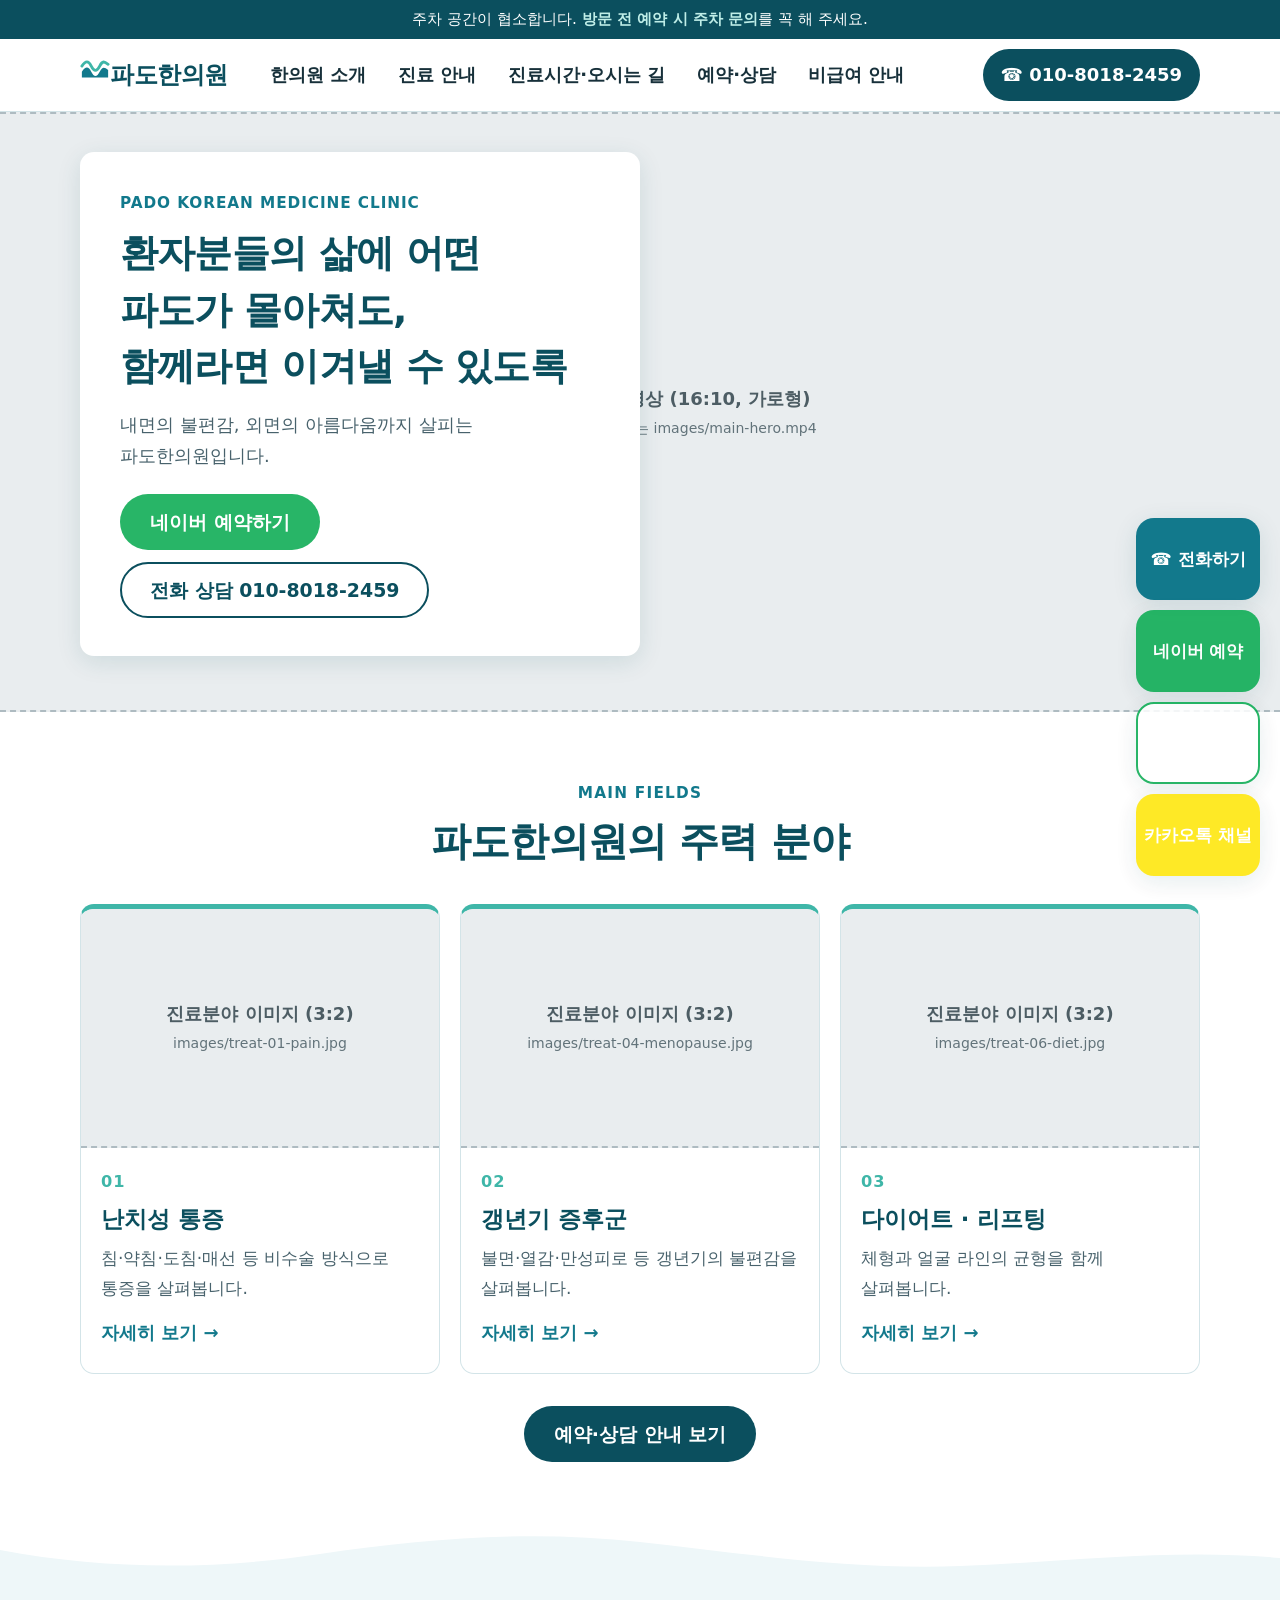
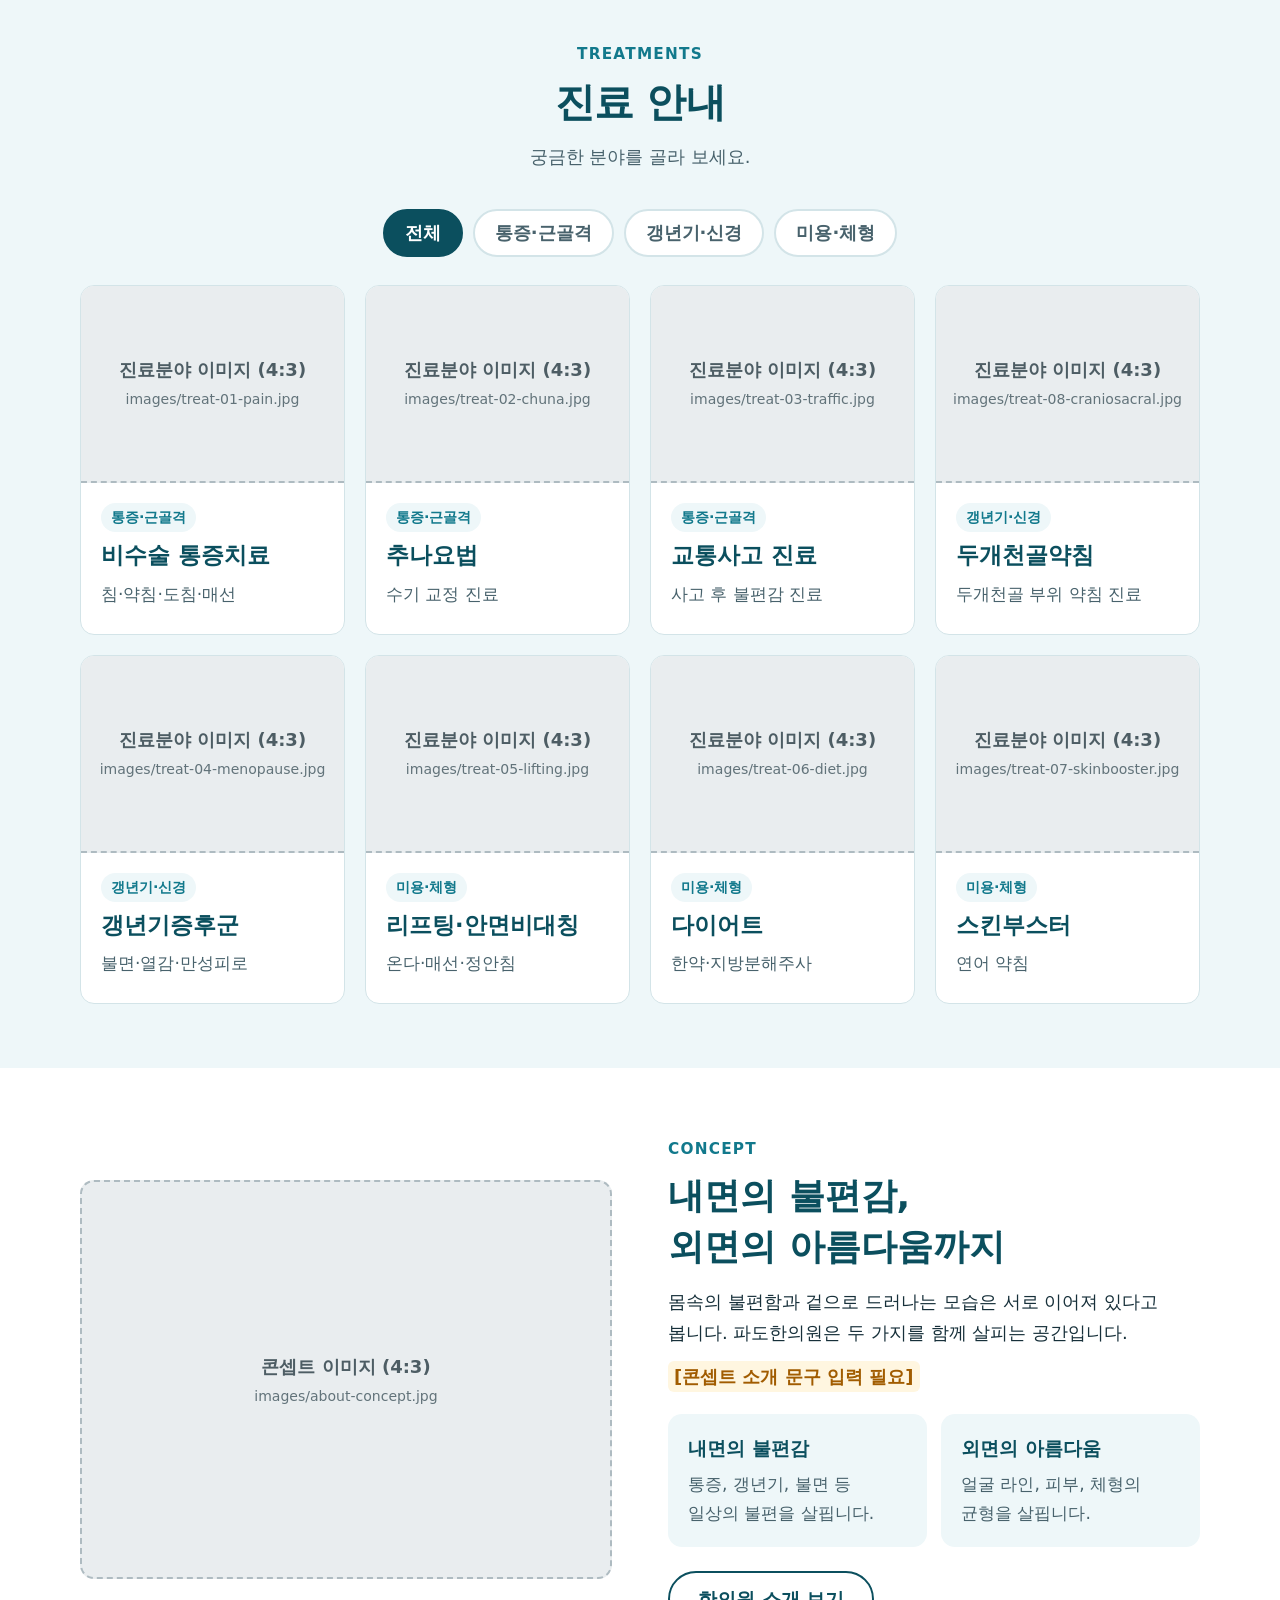
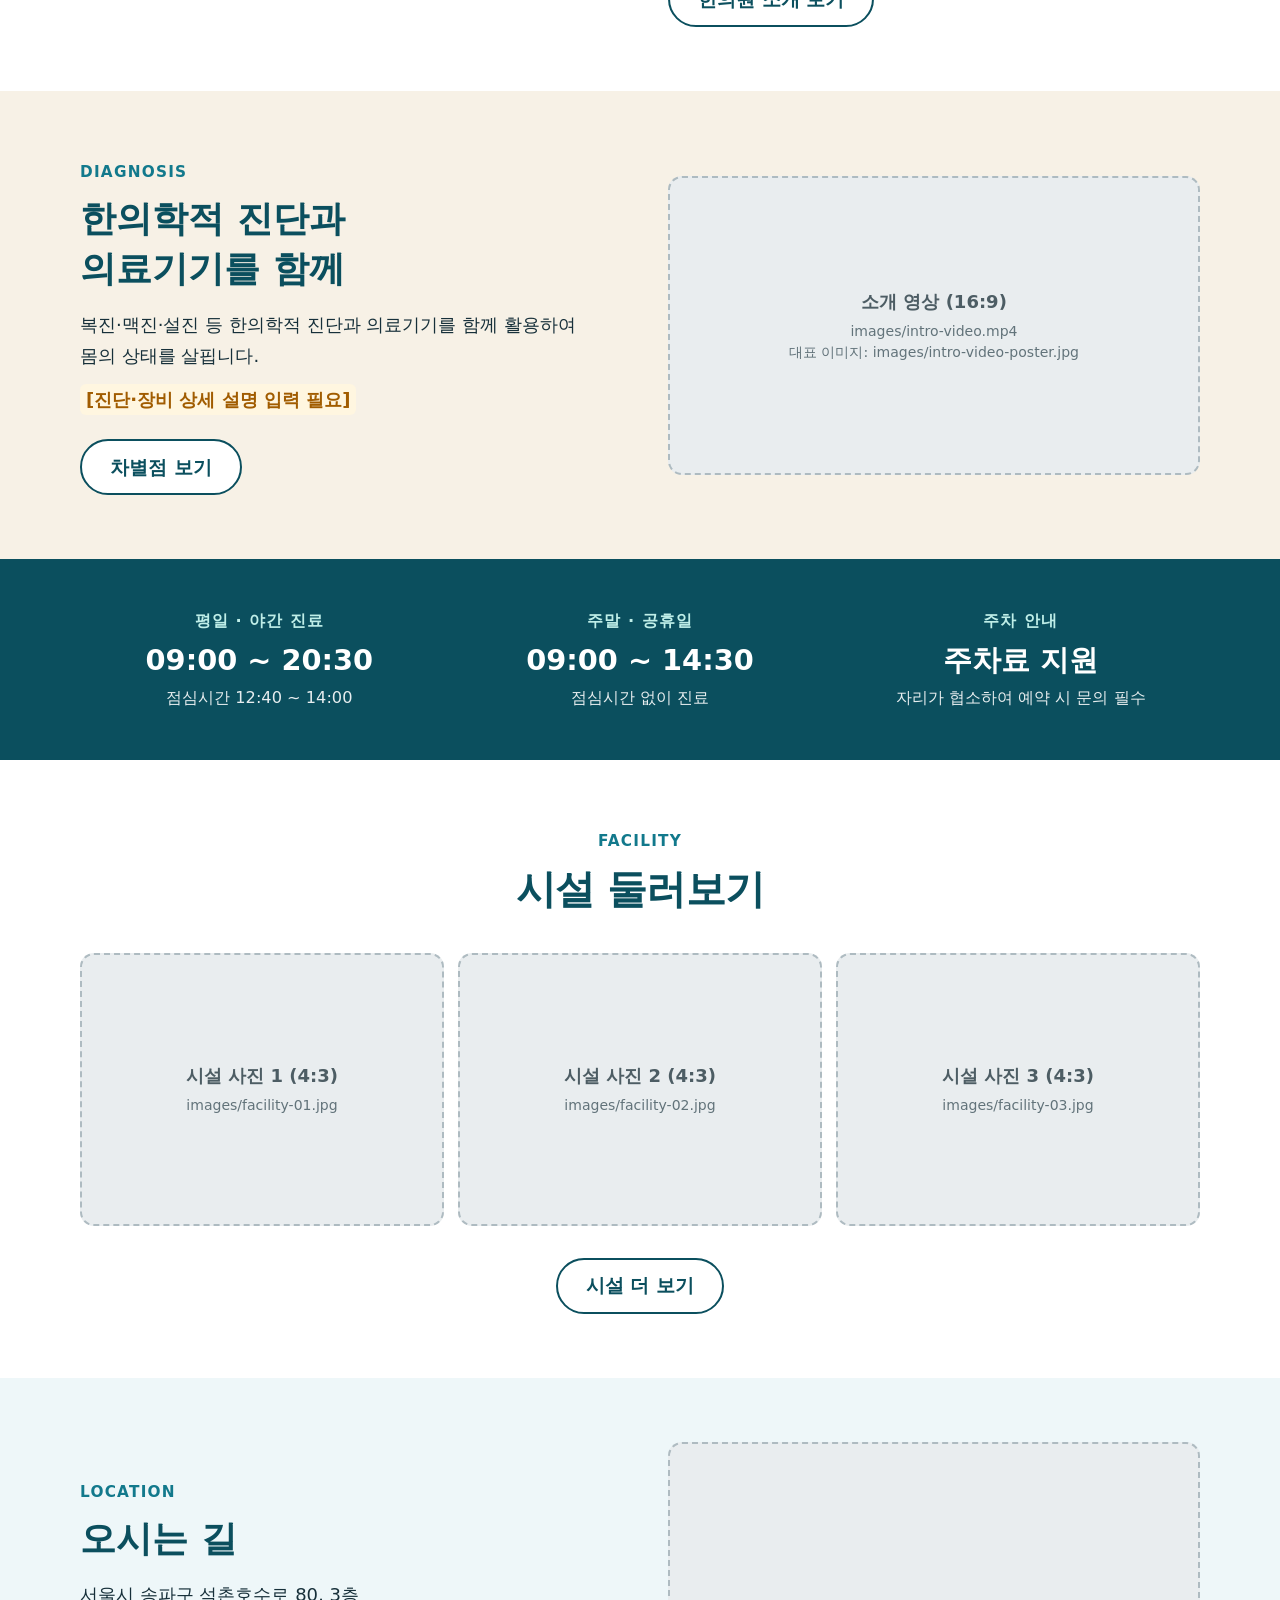
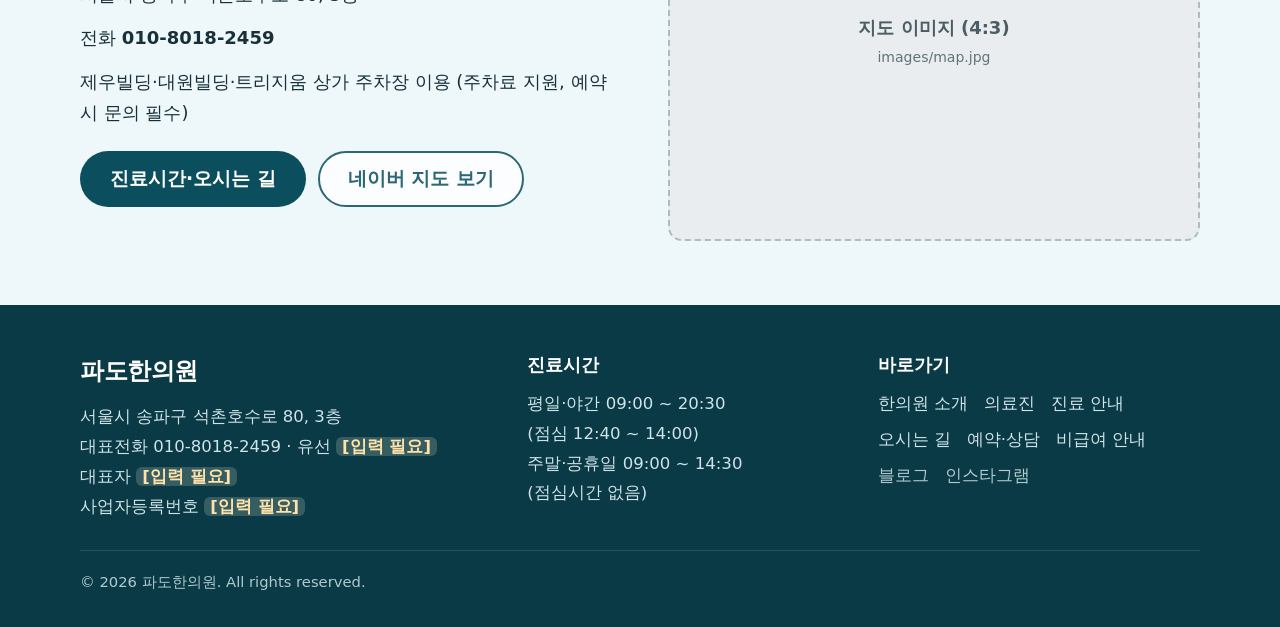
==== index.html @ 8c0db4f1 "feat: 파도한의원 홈페이지 초기 버전 추가 순수 HTML/CSS/JS 기반 모바일 우선 반응형 정적 사이트. 메인, 한의원 소개, 의료진, 진료 안내, 시설, 진료시간·오시는 " ====
<!doctype html>
<html lang="ko">
<head>
  <meta charset="utf-8">
  <meta name="viewport" content="width=device-width, initial-scale=1">
  <title>파도한의원 | 송파 석촌호수</title>
  <meta name="description" content="파도한의원 — 중노년층의 내면의 불편감, 외면의 아름다움까지 살피는 한의원. 서울시 송파구 석촌호수로 80, 3층.">
  <link rel="stylesheet" href="css/style.css">
</head>
<body>
<a class="skip" href="#main">본문 바로가기</a>

<div class="notice-bar">주차 공간이 협소합니다. <strong>방문 전 예약 시 주차 문의</strong>를 꼭 해 주세요.</div>

<header class="site-header">
  <div class="wrap header-in">
    <a class="logo" href="index.html" aria-label="파도한의원 홈">
      <img class="logo__img" data-src="images/logo.png" alt="">
      <span class="logo__text"><svg class="logo__mark" viewBox="0 0 32 32" aria-hidden="true"><path d="M2 20c4-6 7-6 10 0s6 6 9 0 5-5 9-2v8H2z" fill="#12798c"/><path d="M2 14c4-6 7-6 10 0s6 6 9 0 5-5 9-2" fill="none" stroke="#3fb6a8" stroke-width="3" stroke-linecap="round"/></svg>파도한의원</span>
    </a>
    <nav class="gnav" id="gnav" aria-label="주 메뉴">
      <ul>
        <li class="has-sub"><a href="about.html">한의원 소개</a>
          <ul class="sub">
            <li><a href="about.html">콘셉트·차별점</a></li>
            <li><a href="doctors.html">의료진</a></li>
            <li><a href="facility.html">시설 둘러보기</a></li>
          </ul>
        </li>
        <li class="has-sub"><a href="treatments.html">진료 안내</a>
          <ul class="sub">
            <li><a href="treatments.html#t1">비수술 통증치료</a></li>
            <li><a href="treatments.html#t2">추나요법</a></li>
            <li><a href="treatments.html#t3">교통사고 진료</a></li>
            <li><a href="treatments.html#t4">갱년기증후군</a></li>
            <li><a href="treatments.html#t5">리프팅·안면비대칭</a></li>
            <li><a href="treatments.html#t6">다이어트</a></li>
            <li><a href="treatments.html#t7">스킨부스터</a></li>
            <li><a href="treatments.html#t8">두개천골약침</a></li>
          </ul>
        </li>
        <li><a href="visit.html">진료시간·오시는 길</a></li>
        <li><a href="reservation.html">예약·상담</a></li>
        <li><a href="pricing.html">비급여 안내</a></li>
      </ul>
    </nav>
    <a class="header-tel" href="tel:01080182459">☎ 010-8018-2459</a>
    <button class="nav-toggle" type="button" aria-expanded="false" aria-controls="gnav">메뉴</button>
  </div>
</header>

<main id="main">

  <!-- 1. 히어로 -->
  <section class="hero" aria-label="파도한의원 소개">
    <div class="ph hero__media" data-src="images/main-hero.jpg" data-video="images/main-hero.mp4" data-label="메인 대표 이미지">
      <span>메인 대표 이미지 / 영상 (16:10, 가로형)<small>images/main-hero.jpg 또는 images/main-hero.mp4</small></span>
    </div>
    <div class="hero__card">
      <p class="hero__tag">PADO KOREAN MEDICINE CLINIC</p>
      <h1 class="hero__title">환자분들의 삶에 어떤 파도가 몰아쳐도,<br>함께라면 이겨낼 수 있도록</h1>
      <p class="hero__sub">내면의 불편감, 외면의 아름다움까지 살피는 파도한의원입니다.</p>
      <div class="btn-row">
        <a class="btn btn--naver" data-link="naverBooking" href="#">네이버 예약하기</a>
        <a class="btn btn--ghost" href="tel:01080182459">전화 상담 010-8018-2459</a>
      </div>
    </div>
  </section>

  <!-- 2. 주력 분야 3가지 -->
  <section class="section focus">
    <div class="wrap">
      <div class="section__head">
        <span class="eyebrow">MAIN FIELDS</span>
        <h2 class="section__title">파도한의원의 주력 분야</h2>
      </div>
      <div class="grid grid--3">
        <a class="card" href="treatments.html#t1">
          <div class="ph" style="aspect-ratio:3/2" data-src="images/treat-01-pain.jpg" data-label="난치성 통증"><span>진료분야 이미지 (3:2)<small>images/treat-01-pain.jpg</small></span></div>
          <div class="card__body">
            <span class="card__num">01</span>
            <h3 class="card__title">난치성 통증</h3>
            <p class="card__text">침·약침·도침·매선 등 비수술 방식으로 통증을 살펴봅니다.</p>
            <span class="card__more">자세히 보기 →</span>
          </div>
        </a>
        <a class="card" href="treatments.html#t4">
          <div class="ph" style="aspect-ratio:3/2" data-src="images/treat-04-menopause.jpg" data-label="갱년기 증후군"><span>진료분야 이미지 (3:2)<small>images/treat-04-menopause.jpg</small></span></div>
          <div class="card__body">
            <span class="card__num">02</span>
            <h3 class="card__title">갱년기 증후군</h3>
            <p class="card__text">불면·열감·만성피로 등 갱년기의 불편감을 살펴봅니다.</p>
            <span class="card__more">자세히 보기 →</span>
          </div>
        </a>
        <a class="card" href="treatments.html#t6">
          <div class="ph" style="aspect-ratio:3/2" data-src="images/treat-06-diet.jpg" data-label="다이어트·리프팅"><span>진료분야 이미지 (3:2)<small>images/treat-06-diet.jpg</small></span></div>
          <div class="card__body">
            <span class="card__num">03</span>
            <h3 class="card__title">다이어트 · 리프팅</h3>
            <p class="card__text">체형과 얼굴 라인의 균형을 함께 살펴봅니다.</p>
            <span class="card__more">자세히 보기 →</span>
          </div>
        </a>
      </div>
      <div class="btn-row" style="justify-content:center;margin-top:32px">
        <a class="btn btn--primary" href="reservation.html">예약·상담 안내 보기</a>
      </div>
    </div>
  </section>

  <!-- 3. 진료 라인업 (필터) -->
  <svg class="wave" style="--wave-fill:var(--c-tint)" viewBox="0 0 1440 48" preserveAspectRatio="none" aria-hidden="true"><path d="M0 48V24c120 20 240 20 360 4s240-24 360-12 240 28 360 24 240-18 360-8v16z"/></svg>
  <section class="section section--tint" id="lineup">
    <div class="wrap">
      <div class="section__head">
        <span class="eyebrow">TREATMENTS</span>
        <h2 class="section__title">진료 안내</h2>
        <p class="section__desc">궁금한 분야를 골라 보세요.</p>
      </div>
      <div class="filter" data-filter-bar role="group" aria-label="진료 분야 선택">
        <button type="button" data-filter="all" aria-pressed="true">전체</button>
        <button type="button" data-filter="pain" aria-pressed="false">통증·근골격</button>
        <button type="button" data-filter="women" aria-pressed="false">갱년기·신경</button>
        <button type="button" data-filter="beauty" aria-pressed="false">미용·체형</button>
      </div>
      <div class="grid grid--4">
        <a class="card" data-cat="pain" href="treatments.html#t1">
          <div class="ph" data-src="images/treat-01-pain.jpg" data-label="비수술 통증치료"><span>진료분야 이미지 (4:3)<small>images/treat-01-pain.jpg</small></span></div>
          <div class="card__body"><span class="tag">통증·근골격</span><h3 class="card__title">비수술 통증치료</h3><p class="card__text">침·약침·도침·매선</p></div>
        </a>
        <a class="card" data-cat="pain" href="treatments.html#t2">
          <div class="ph" data-src="images/treat-02-chuna.jpg" data-label="추나요법"><span>진료분야 이미지 (4:3)<small>images/treat-02-chuna.jpg</small></span></div>
          <div class="card__body"><span class="tag">통증·근골격</span><h3 class="card__title">추나요법</h3><p class="card__text">수기 교정 진료</p></div>
        </a>
        <a class="card" data-cat="pain" href="treatments.html#t3">
          <div class="ph" data-src="images/treat-03-traffic.jpg" data-label="교통사고 진료"><span>진료분야 이미지 (4:3)<small>images/treat-03-traffic.jpg</small></span></div>
          <div class="card__body"><span class="tag">통증·근골격</span><h3 class="card__title">교통사고 진료</h3><p class="card__text">사고 후 불편감 진료</p></div>
        </a>
        <a class="card" data-cat="women pain" href="treatments.html#t8">
          <div class="ph" data-src="images/treat-08-craniosacral.jpg" data-label="두개천골약침"><span>진료분야 이미지 (4:3)<small>images/treat-08-craniosacral.jpg</small></span></div>
          <div class="card__body"><span class="tag">갱년기·신경</span><h3 class="card__title">두개천골약침</h3><p class="card__text">두개천골 부위 약침 진료</p></div>
        </a>
        <a class="card" data-cat="women" href="treatments.html#t4">
          <div class="ph" data-src="images/treat-04-menopause.jpg" data-label="갱년기증후군"><span>진료분야 이미지 (4:3)<small>images/treat-04-menopause.jpg</small></span></div>
          <div class="card__body"><span class="tag">갱년기·신경</span><h3 class="card__title">갱년기증후군</h3><p class="card__text">불면·열감·만성피로</p></div>
        </a>
        <a class="card" data-cat="beauty" href="treatments.html#t5">
          <div class="ph" data-src="images/treat-05-lifting.jpg" data-label="리프팅·안면비대칭"><span>진료분야 이미지 (4:3)<small>images/treat-05-lifting.jpg</small></span></div>
          <div class="card__body"><span class="tag">미용·체형</span><h3 class="card__title">리프팅·안면비대칭</h3><p class="card__text">온다·매선·정안침</p></div>
        </a>
        <a class="card" data-cat="beauty" href="treatments.html#t6">
          <div class="ph" data-src="images/treat-06-diet.jpg" data-label="다이어트"><span>진료분야 이미지 (4:3)<small>images/treat-06-diet.jpg</small></span></div>
          <div class="card__body"><span class="tag">미용·체형</span><h3 class="card__title">다이어트</h3><p class="card__text">한약·지방분해주사</p></div>
        </a>
        <a class="card" data-cat="beauty" href="treatments.html#t7">
          <div class="ph" data-src="images/treat-07-skinbooster.jpg" data-label="스킨부스터"><span>진료분야 이미지 (4:3)<small>images/treat-07-skinbooster.jpg</small></span></div>
          <div class="card__body"><span class="tag">미용·체형</span><h3 class="card__title">스킨부스터</h3><p class="card__text">연어 약침</p></div>
        </a>
      </div>
    </div>
  </section>

  <!-- 4. 콘셉트 (이미지 + 글 + 작은 타일) -->
  <section class="section">
    <div class="wrap split">
      <div class="ph" style="aspect-ratio:4/3" data-src="images/about-concept.jpg" data-label="한의원 콘셉트 이미지"><span>콘셉트 이미지 (4:3)<small>images/about-concept.jpg</small></span></div>
      <div class="split__text">
        <span class="eyebrow">CONCEPT</span>
        <h2>내면의 불편감,<br>외면의 아름다움까지</h2>
        <p>몸속의 불편함과 겉으로 드러나는 모습은 서로 이어져 있다고 봅니다. 파도한의원은 두 가지를 함께 살피는 공간입니다.</p>
        <p class="todo" style="display:inline-block;margin-top:12px">[콘셉트 소개 문구 입력 필요]</p>
        <div class="tiles">
          <div class="tile"><h3>내면의 불편감</h3><p>통증, 갱년기, 불면 등 일상의 불편을 살핍니다.</p></div>
          <div class="tile"><h3>외면의 아름다움</h3><p>얼굴 라인, 피부, 체형의 균형을 살핍니다.</p></div>
        </div>
        <div class="btn-row" style="margin-top:24px"><a class="btn btn--ghost" href="about.html">한의원 소개 보기</a></div>
      </div>
    </div>
  </section>

  <!-- 5. 진단 + 의료기기 (영상 + 글) -->
  <section class="section section--sand">
    <div class="wrap split split--rev">
      <div class="ph" style="aspect-ratio:16/9" data-src="images/intro-video-poster.jpg" data-video="images/intro-video.mp4" data-controls data-label="소개 영상"><span>소개 영상 (16:9)<small>images/intro-video.mp4<br>대표 이미지: images/intro-video-poster.jpg</small></span></div>
      <div class="split__text">
        <span class="eyebrow">DIAGNOSIS</span>
        <h2>한의학적 진단과<br>의료기기를 함께</h2>
        <p>복진·맥진·설진 등 한의학적 진단과 의료기기를 함께 활용하여 몸의 상태를 살핍니다.</p>
        <p class="todo" style="display:inline-block;margin-top:12px">[진단·장비 상세 설명 입력 필요]</p>
        <div class="btn-row" style="margin-top:24px"><a class="btn btn--ghost" href="about.html#difference">차별점 보기</a></div>
      </div>
    </div>
  </section>

  <!-- 6. 정보 띠 (진료시간·주차) -->
  <section class="strip" aria-label="진료시간과 주차 안내">
    <div class="wrap strip__grid">
      <div class="strip__item">
        <p class="strip__label">평일 · 야간 진료</p>
        <p class="strip__big">09:00 ~ 20:30</p>
        <p class="strip__small">점심시간 12:40 ~ 14:00</p>
      </div>
      <div class="strip__item">
        <p class="strip__label">주말 · 공휴일</p>
        <p class="strip__big">09:00 ~ 14:30</p>
        <p class="strip__small">점심시간 없이 진료</p>
      </div>
      <div class="strip__item">
        <p class="strip__label">주차 안내</p>
        <p class="strip__big">주차료 지원</p>
        <p class="strip__small">자리가 협소하여 예약 시 문의 필수</p>
      </div>
    </div>
  </section>

  <!-- 7. 시설 갤러리 미리보기 -->
  <section class="section">
    <div class="wrap">
      <div class="section__head">
        <span class="eyebrow">FACILITY</span>
        <h2 class="section__title">시설 둘러보기</h2>
      </div>
      <div class="gallery">
        <div class="ph" data-src="images/facility-01.jpg" data-label="시설 사진 1"><span>시설 사진 1 (4:3)<small>images/facility-01.jpg</small></span></div>
        <div class="ph" data-src="images/facility-02.jpg" data-label="시설 사진 2"><span>시설 사진 2 (4:3)<small>images/facility-02.jpg</small></span></div>
        <div class="ph" data-src="images/facility-03.jpg" data-label="시설 사진 3"><span>시설 사진 3 (4:3)<small>images/facility-03.jpg</small></span></div>
      </div>
      <div class="btn-row" style="justify-content:center;margin-top:32px"><a class="btn btn--ghost" href="facility.html">시설 더 보기</a></div>
    </div>
  </section>

  <!-- 8. 오시는 길 요약 -->
  <section class="section section--tint">
    <div class="wrap split">
      <div class="split__text">
        <span class="eyebrow">LOCATION</span>
        <h2>오시는 길</h2>
        <p>서울시 송파구 석촌호수로 80, 3층</p>
        <p>전화 <a href="tel:01080182459"><strong>010-8018-2459</strong></a></p>
        <p>제우빌딩·대원빌딩·트리지움 상가 주차장 이용 (주차료 지원, 예약 시 문의 필수)</p>
        <div class="btn-row" style="margin-top:22px">
          <a class="btn btn--primary" href="visit.html">진료시간·오시는 길</a>
          <a class="btn btn--ghost" data-link="naverMap" href="#">네이버 지도 보기</a>
        </div>
      </div>
      <div class="ph" style="aspect-ratio:4/3" data-src="images/map.jpg" data-label="오시는 길 지도"><span>지도 이미지 (4:3)<small>images/map.jpg</small></span></div>
    </div>
  </section>

</main>

<footer class="site-footer">
  <div class="wrap">
    <div class="footer-grid">
      <div>
        <a class="logo" href="index.html"><span class="logo__text">파도한의원</span></a>
        <p>서울시 송파구 석촌호수로 80, 3층</p>
        <p>대표전화 <a href="tel:01080182459">010-8018-2459</a> · 유선 <span data-config="landline"></span></p>
        <p>대표자 <span data-config="representative"></span></p>
        <p>사업자등록번호 <span data-config="businessNo"></span></p>
      </div>
      <div>
        <h2>진료시간</h2>
        <p>평일·야간 09:00 ~ 20:30<br>(점심 12:40 ~ 14:00)</p>
        <p>주말·공휴일 09:00 ~ 14:30<br>(점심시간 없음)</p>
      </div>
      <div>
        <h2>바로가기</h2>
        <div class="footer-links">
          <a href="about.html">한의원 소개</a>
          <a href="doctors.html">의료진</a>
          <a href="treatments.html">진료 안내</a>
          <a href="visit.html">오시는 길</a>
          <a href="reservation.html">예약·상담</a>
          <a href="pricing.html">비급여 안내</a>
          <a data-link="blog" href="#">블로그</a>
          <a data-link="instagram" href="#">인스타그램</a>
        </div>
      </div>
    </div>
    <p class="copy">© <span data-year>2026</span> 파도한의원. All rights reserved.</p>
  </div>
</footer>

<!-- 항상 보이는 예약·전화 버튼 -->
<div class="fab" aria-label="빠른 예약 및 전화">
  <a class="fab__tel" href="tel:01080182459">☎ 전화하기</a>
  <a class="fab__book" data-link="naverBooking" href="#">네이버 예약</a>
  <a class="fab__extra fab__talk" data-link="naverTalk" href="#">네이버 톡톡</a>
  <a class="fab__extra fab__kakao" data-link="kakaoChannel" href="#">카카오톡 채널</a>
</div>

<script src="js/config.js"></script>
<script src="js/main.js"></script>
</body>
</html>
---- css/style.css ----
/* ==========================================================================
   파도한의원 홈페이지 — 공통 스타일
   - 모바일 우선, 중노년층 가독성(큰 글씨·큰 버튼) 기준
   - 색상은 :root 의 변수만 바꾸면 전체 톤이 바뀝니다.
   ========================================================================== */

:root {
  /* 바다빛 팔레트 */
  --c-deep: #0b4f5e;
  --c-main: #12798c;
  --c-aqua: #3fb6a8;
  --c-tint: #eef7f9;      /* 연한 바다빛 배경 */
  --c-sand: #f7f1e6;      /* 모래색 포인트 배경 (바꾸려면 #fff 로) */
  --c-white: #ffffff;

  --c-text: #17303a;
  --c-muted: #48626c;
  --c-line: #d3e4e8;
  --c-ph-bg: #e9edef;     /* 이미지 자리(회색 박스) */
  --c-ph-line: #aebbc1;

  --c-naver: #03a94d;
  --c-kakao: #fee500;
  --c-kakao-text: #1f1f1f;

  --radius: 14px;
  --shadow: 0 6px 24px rgba(11, 79, 94, .12);
  --wrap: 1160px;
  --header-h: 72px;
  --bar-h: 68px;          /* 모바일 하단 고정 바 높이 */
}

/* ---------- Reset ---------- */
*, *::before, *::after { box-sizing: border-box; }
html { font-size: 18px; -webkit-text-size-adjust: 100%; scroll-behavior: smooth; scroll-padding-top: calc(var(--header-h) + 12px); }
body {
  margin: 0;
  font-family: "Pretendard", "Noto Sans KR", "Malgun Gothic", "Apple SD Gothic Neo", system-ui, sans-serif;
  color: var(--c-text);
  background: var(--c-white);
  line-height: 1.75;
  word-break: keep-all;
  padding-bottom: var(--bar-h);
}
img, video { max-width: 100%; display: block; }
a { color: inherit; text-decoration: none; }
ul { margin: 0; padding: 0; list-style: none; }
h1, h2, h3, h4, p { margin: 0; }
button { font: inherit; cursor: pointer; }
:focus-visible { outline: 3px solid var(--c-aqua); outline-offset: 3px; }

.skip { position: absolute; left: -999px; top: 0; background: var(--c-deep); color: #fff; padding: 12px 18px; z-index: 200; }
.skip:focus { left: 8px; top: 8px; }

.wrap { width: 100%; max-width: var(--wrap); margin: 0 auto; padding: 0 20px; }

/* ---------- 상단 안내 바 ---------- */
.notice-bar { background: var(--c-deep); color: #fff; font-size: .85rem; text-align: center; padding: 8px 16px; line-height: 1.5; }
.notice-bar strong { color: #bfeee8; font-weight: 700; }

/* ---------- 헤더 / 메뉴 ---------- */
.site-header { position: sticky; top: 0; z-index: 100; background: rgba(255, 255, 255, .97); border-bottom: 1px solid var(--c-line); }
.header-in { display: flex; align-items: center; gap: 16px; height: var(--header-h); }
.logo { display: inline-flex; align-items: center; gap: 10px; font-weight: 800; font-size: 1.35rem; color: var(--c-deep); letter-spacing: -.02em; }
.logo__img { display: none; height: 40px; width: auto; }
.logo__img.is-on { display: block; }
.logo__img.is-on + .logo__text { display: none; }
.logo__mark { width: 30px; height: 30px; flex: none; }

.gnav { display: none; }
.gnav > ul { display: flex; gap: 4px; }
.gnav a { display: block; padding: 10px 14px; font-weight: 600; border-radius: 10px; }
.gnav a:hover, .gnav a[aria-current="page"] { color: var(--c-main); background: var(--c-tint); }
.has-sub { position: relative; }
.sub { position: absolute; left: 0; top: 100%; min-width: 230px; background: #fff; border: 1px solid var(--c-line); border-radius: var(--radius); box-shadow: var(--shadow); padding: 8px; display: none; }
.has-sub:hover > .sub, .has-sub:focus-within > .sub { display: block; }
.sub a { font-weight: 500; font-size: .95rem; padding: 9px 12px; }

.header-tel { margin-left: auto; display: none; align-items: center; gap: 8px; background: var(--c-deep); color: #fff; font-weight: 800; padding: 10px 18px; border-radius: 999px; white-space: nowrap; }
.header-tel:hover { background: var(--c-main); }
.nav-toggle { margin-left: auto; min-height: 48px; padding: 0 16px; border: 2px solid var(--c-deep); background: #fff; color: var(--c-deep); border-radius: 10px; font-weight: 700; }

/* 모바일 메뉴 패널 */
.gnav.is-open { display: block; position: absolute; left: 0; right: 0; top: 100%; background: #fff; border-bottom: 1px solid var(--c-line); box-shadow: var(--shadow); max-height: calc(100vh - var(--header-h) - var(--bar-h)); overflow-y: auto; padding: 8px 20px 20px; }
.gnav.is-open > ul { flex-direction: column; gap: 0; }
.gnav.is-open a { padding: 14px 8px; font-size: 1.05rem; }
.gnav.is-open .sub { position: static; display: block; border: 0; box-shadow: none; padding: 0 0 6px 14px; min-width: 0; }
.gnav.is-open .sub a { font-size: .95rem; padding: 10px 8px; color: var(--c-muted); }

@media (min-width: 1000px) {
  .gnav { display: block; margin-left: 12px; }
  .header-tel { display: inline-flex; }
  .nav-toggle { display: none; }
}

/* ---------- 버튼 ---------- */
.btn {
  display: inline-flex; align-items: center; justify-content: center; gap: 8px;
  min-height: 56px; padding: 0 28px; border-radius: 999px; border: 2px solid transparent;
  font-weight: 800; font-size: 1.05rem; line-height: 1.2; text-align: center; transition: transform .15s, background .15s;
}
.btn:hover { transform: translateY(-2px); }
.btn--primary { background: var(--c-deep); color: #fff; }
.btn--primary:hover { background: var(--c-main); }
.btn--ghost { background: #fff; color: var(--c-deep); border-color: var(--c-deep); }
.btn--naver { background: var(--c-naver); color: #fff; }
.btn--talk { background: #fff; color: var(--c-naver); border-color: var(--c-naver); }
.btn--kakao { background: var(--c-kakao); color: var(--c-kakao-text); }
.btn--tel { background: var(--c-main); color: #fff; }
.btn-row { display: flex; flex-wrap: wrap; gap: 12px; }
.is-todo { opacity: .85; }

/* ---------- 이미지·영상 자리 (회색 박스) ---------- */
.ph {
  position: relative; display: flex; align-items: center; justify-content: center; text-align: center;
  width: 100%; aspect-ratio: 4 / 3; overflow: hidden;
  background: var(--c-ph-bg); border: 2px dashed var(--c-ph-line); border-radius: var(--radius);
  color: #4d5d64; font-weight: 700; padding: 12px;
}
.ph > span { display: block; line-height: 1.5; }
.ph small { display: block; margin-top: 6px; font-weight: 500; font-size: .78rem; color: #62737a; word-break: break-all; }
.ph.is-filled { border: 0; background: #000; padding: 0; }
.ph.is-filled > img, .ph.is-filled > video { width: 100%; height: 100%; object-fit: cover; }

/* ---------- 섹션 공통 ---------- */
.section { padding: 64px 0; }
.section--tint { background: var(--c-tint); }
.section--sand { background: var(--c-sand); }
.section__head { text-align: center; margin-bottom: 36px; }
.eyebrow { display: inline-block; color: var(--c-main); font-weight: 800; letter-spacing: .08em; font-size: .85rem; margin-bottom: 8px; }
.section__title { font-size: clamp(1.6rem, 4.6vw, 2.2rem); line-height: 1.35; color: var(--c-deep); letter-spacing: -.02em; }
.section__desc { margin-top: 12px; color: var(--c-muted); }
.todo { color: #a15c00; background: #fff6e0; border-radius: 6px; padding: 0 6px; font-weight: 700; }

/* 물결 구분선 */
.wave { display: block; width: 100%; height: 48px; margin-bottom: -1px; }
.wave path { fill: var(--wave-fill, var(--c-tint)); }

/* ---------- 메인: 히어로 ---------- */
.hero { position: relative; }
.hero__media { border-radius: 0; border-left: 0; border-right: 0; aspect-ratio: 16 / 10; min-height: 260px; }
.hero__card {
  position: relative; background: #fff; margin: -48px 16px 0; padding: 28px 22px;
  border-radius: var(--radius); box-shadow: var(--shadow);
}
.hero__tag { color: var(--c-main); font-weight: 800; letter-spacing: .06em; font-size: .85rem; }
.hero__title { margin: 8px 0 14px; font-size: clamp(1.45rem, 5.2vw, 2.1rem); line-height: 1.5; color: var(--c-deep); letter-spacing: -.02em; }
.hero__sub { color: var(--c-muted); margin-bottom: 22px; }
@media (min-width: 900px) {
  .hero__media { aspect-ratio: auto; height: 600px; }
  .hero__card { position: absolute; left: max(24px, calc((100% - var(--wrap)) / 2 + 20px)); bottom: 56px; margin: 0; max-width: 560px; padding: 38px 40px; }
}

/* ---------- 카드 그리드 ---------- */
.grid { display: grid; gap: 20px; }
.grid--3 { grid-template-columns: 1fr; }
.grid--4 { grid-template-columns: 1fr; }
@media (min-width: 640px) { .grid--4 { grid-template-columns: repeat(2, 1fr); } }
@media (min-width: 860px) { .grid--3 { grid-template-columns: repeat(3, 1fr); } .grid--4 { grid-template-columns: repeat(4, 1fr); } }

.card { background: #fff; border: 1px solid var(--c-line); border-radius: var(--radius); overflow: hidden; display: flex; flex-direction: column; transition: box-shadow .2s, transform .2s; }
a.card:hover { box-shadow: var(--shadow); transform: translateY(-3px); }
.card .ph { border-radius: 0; border-left: 0; border-right: 0; border-top: 0; }
.card__body { padding: 20px 20px 24px; display: flex; flex-direction: column; gap: 8px; flex: 1; }
.card__num { color: var(--c-aqua); font-weight: 800; font-size: .9rem; letter-spacing: .06em; }
.card__title { font-size: 1.25rem; color: var(--c-deep); line-height: 1.4; }
.card__text { color: var(--c-muted); font-size: .95rem; }
.card__more { margin-top: auto; padding-top: 6px; color: var(--c-main); font-weight: 700; }
.tag { display: inline-block; align-self: flex-start; background: var(--c-tint); color: var(--c-main); font-weight: 700; font-size: .8rem; padding: 2px 10px; border-radius: 999px; }

/* 주력 분야 */
.focus .card { border-top: 5px solid var(--c-aqua); }

/* 필터 바 */
.filter { display: flex; flex-wrap: wrap; justify-content: center; gap: 10px; margin-bottom: 28px; }
.filter button { min-height: 48px; padding: 0 20px; border-radius: 999px; border: 2px solid var(--c-line); background: #fff; color: var(--c-muted); font-weight: 700; }
.filter button[aria-pressed="true"] { background: var(--c-deep); border-color: var(--c-deep); color: #fff; }
.card[hidden] { display: none; }

/* ---------- 분할 레이아웃 ---------- */
.split { display: grid; gap: 28px; align-items: center; }
@media (min-width: 860px) {
  .split { grid-template-columns: 1fr 1fr; gap: 56px; }
  .split--rev > :first-child { order: 2; }
}
.split__text h2 { font-size: clamp(1.5rem, 4.2vw, 2rem); line-height: 1.4; color: var(--c-deep); margin-bottom: 14px; }
.split__text p + p { margin-top: 12px; }
.tiles { display: grid; gap: 14px; margin-top: 22px; }
@media (min-width: 560px) { .tiles { grid-template-columns: 1fr 1fr; } }
.tile { background: var(--c-tint); border-radius: var(--radius); padding: 18px 20px; }
.tile h3 { font-size: 1.05rem; color: var(--c-deep); margin-bottom: 4px; }
.tile p { font-size: .95rem; color: var(--c-muted); }

/* ---------- 정보 띠 (진료시간·주차) ---------- */
.strip { background: var(--c-deep); color: #fff; padding: 44px 0; }
.strip__grid { display: grid; gap: 22px; text-align: center; }
@media (min-width: 760px) { .strip__grid { grid-template-columns: repeat(3, 1fr); } }
.strip__item { padding: 4px 8px; }
.strip__label { color: #bfeee8; font-weight: 700; font-size: .9rem; letter-spacing: .06em; }
.strip__big { font-size: 1.6rem; font-weight: 800; line-height: 1.4; margin: 4px 0; }
.strip__small { font-size: .9rem; opacity: .9; }

/* ---------- 갤러리 ---------- */
.gallery { display: grid; gap: 14px; grid-template-columns: repeat(2, 1fr); }
@media (min-width: 860px) { .gallery { grid-template-columns: repeat(3, 1fr); } }

/* ---------- 서브 페이지 ---------- */
.page-hero { background: linear-gradient(180deg, var(--c-tint), #fff); padding: 44px 0 36px; text-align: center; border-bottom: 1px solid var(--c-line); }
.page-hero h1 { font-size: clamp(1.7rem, 5vw, 2.4rem); color: var(--c-deep); letter-spacing: -.02em; }
.page-hero p { margin-top: 10px; color: var(--c-muted); }
.crumb { font-size: .85rem; color: var(--c-muted); margin-bottom: 10px; }

.doctor { display: grid; gap: 22px; padding: 28px 0; border-bottom: 1px solid var(--c-line); align-items: start; }
.doctor:last-child { border-bottom: 0; }
@media (min-width: 760px) { .doctor { grid-template-columns: 280px 1fr; gap: 40px; } }
.doctor .ph { max-width: 320px; }
.doctor h2 { font-size: 1.6rem; color: var(--c-deep); }
.doctor h2 small { font-size: 1rem; color: var(--c-muted); font-weight: 600; margin-left: 6px; }
.doctor h3 { font-size: 1.05rem; margin: 18px 0 6px; color: var(--c-main); }
.list-dots li { position: relative; padding-left: 18px; margin: 4px 0; }
.list-dots li::before { content: ""; position: absolute; left: 2px; top: .8em; width: 7px; height: 7px; border-radius: 50%; background: var(--c-aqua); }

.treat { display: grid; gap: 20px; padding: 32px 0; border-bottom: 1px solid var(--c-line); scroll-margin-top: calc(var(--header-h) + 12px); }
@media (min-width: 860px) { .treat { grid-template-columns: 380px 1fr; gap: 44px; align-items: center; } }
.treat h2 { font-size: 1.5rem; color: var(--c-deep); margin: 4px 0 10px; }
.treat__area { margin-top: 14px; border: 2px dashed var(--c-line); border-radius: var(--radius); padding: 14px 16px; color: var(--c-muted); font-size: .95rem; }
.chips { display: flex; flex-wrap: wrap; gap: 10px; justify-content: center; }
.chips li { background: #fff; border: 2px solid var(--c-line); color: var(--c-deep); font-weight: 700; padding: 8px 18px; border-radius: 999px; }

.notice { background: var(--c-tint); border-left: 5px solid var(--c-aqua); padding: 16px 20px; border-radius: 0 var(--radius) var(--radius) 0; color: var(--c-muted); font-size: .95rem; }

/* 표 */
.table-wrap { overflow-x: auto; }
table.info { width: 100%; border-collapse: collapse; background: #fff; border-radius: var(--radius); overflow: hidden; border: 1px solid var(--c-line); }
table.info th, table.info td { padding: 16px 18px; text-align: left; border-bottom: 1px solid var(--c-line); vertical-align: top; }
table.info th { background: var(--c-tint); color: var(--c-deep); width: 34%; font-weight: 800; }
table.info tr:last-child th, table.info tr:last-child td { border-bottom: 0; }

.info-grid { display: grid; gap: 28px; }
@media (min-width: 900px) { .info-grid { grid-template-columns: 1fr 1fr; } }
.info-block h2 { font-size: 1.35rem; color: var(--c-deep); margin-bottom: 14px; }

/* 예약 카드 */
.book { display: grid; gap: 16px; }
@media (min-width: 760px) { .book { grid-template-columns: repeat(2, 1fr); } }
.book__card { border: 1px solid var(--c-line); border-radius: var(--radius); padding: 24px; display: flex; flex-direction: column; gap: 10px; background: #fff; }
.book__card h2 { font-size: 1.25rem; color: var(--c-deep); }
.book__card p { color: var(--c-muted); font-size: .95rem; }
.book__card .btn { margin-top: auto; }

/* ---------- 푸터 ---------- */
.site-footer { background: #0a3a45; color: #cfe3e8; padding: 44px 0 32px; font-size: .92rem; line-height: 1.8; }
.footer-grid { display: grid; gap: 28px; }
@media (min-width: 860px) { .footer-grid { grid-template-columns: 1.3fr 1fr 1fr; } }
.site-footer h2 { font-size: 1rem; color: #fff; margin-bottom: 8px; }
.site-footer .logo { color: #fff; margin-bottom: 10px; }
.site-footer a:hover { color: #fff; text-decoration: underline; }
.footer-links { display: flex; flex-wrap: wrap; gap: 6px 16px; margin-top: 8px; }
.copy { margin-top: 28px; padding-top: 18px; border-top: 1px solid rgba(255, 255, 255, .15); font-size: .82rem; opacity: .85; }
.site-footer .todo { background: rgba(255, 246, 224, .18); color: #ffe2a8; }

/* ---------- 고정 예약·전화 버튼 (항상 표시) ---------- */
.fab { position: fixed; z-index: 90; }
/* 모바일: 하단 바 */
.fab { left: 0; right: 0; bottom: 0; display: grid; grid-template-columns: 1fr 1fr; gap: 0; height: var(--bar-h); box-shadow: 0 -4px 16px rgba(0, 0, 0, .12); }
.fab a { display: flex; align-items: center; justify-content: center; gap: 8px; font-weight: 800; font-size: 1.1rem; color: #fff; }
.fab__tel { background: var(--c-main); }
.fab__book { background: var(--c-naver); }
.fab__extra { display: none; }

/* 데스크톱: 우측 하단 세로 버튼 */
@media (min-width: 1000px) {
  body { padding-bottom: 0; }
  .fab { left: auto; right: 20px; bottom: 24px; top: auto; display: flex; flex-direction: column; gap: 10px; height: auto; box-shadow: none; width: 124px; }
  .fab a { flex-direction: column; gap: 2px; height: 82px; border-radius: 18px; box-shadow: var(--shadow); font-size: .95rem; line-height: 1.3; text-align: center; }
  .fab__extra { display: flex; }
  .fab__talk { background: #fff; color: var(--c-naver); border: 2px solid var(--c-naver); }
  .fab__kakao { background: var(--c-kakao); color: var(--c-kakao-text); }
  .fab__tel { order: -1; }
}

/* 토스트 */
.toast { position: fixed; left: 50%; bottom: calc(var(--bar-h) + 16px); transform: translateX(-50%); background: #0a3a45; color: #fff; padding: 14px 20px; border-radius: 12px; z-index: 300; max-width: min(92vw, 420px); text-align: center; box-shadow: var(--shadow); }
@media (min-width: 1000px) { .toast { bottom: 28px; } }

@media (prefers-reduced-motion: reduce) {
  html { scroll-behavior: auto; }
  .btn, .card { transition: none; }
}
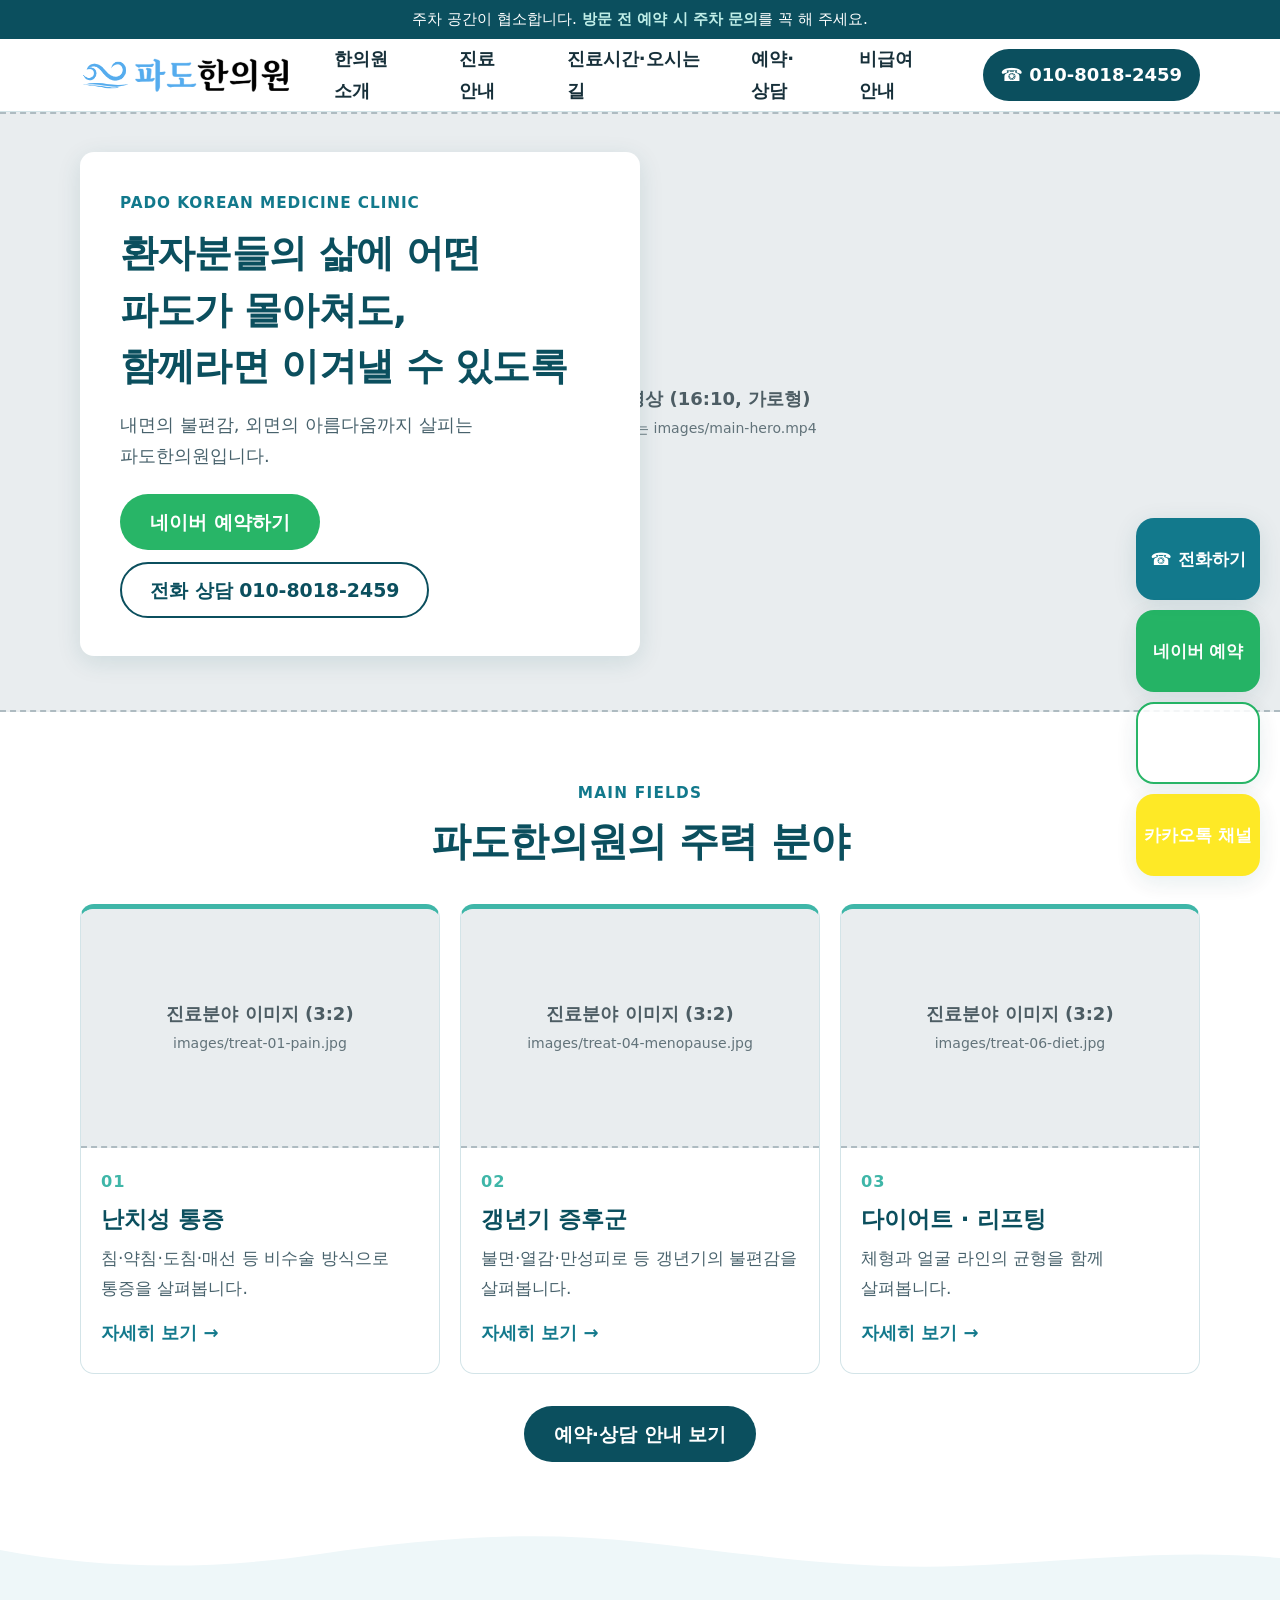
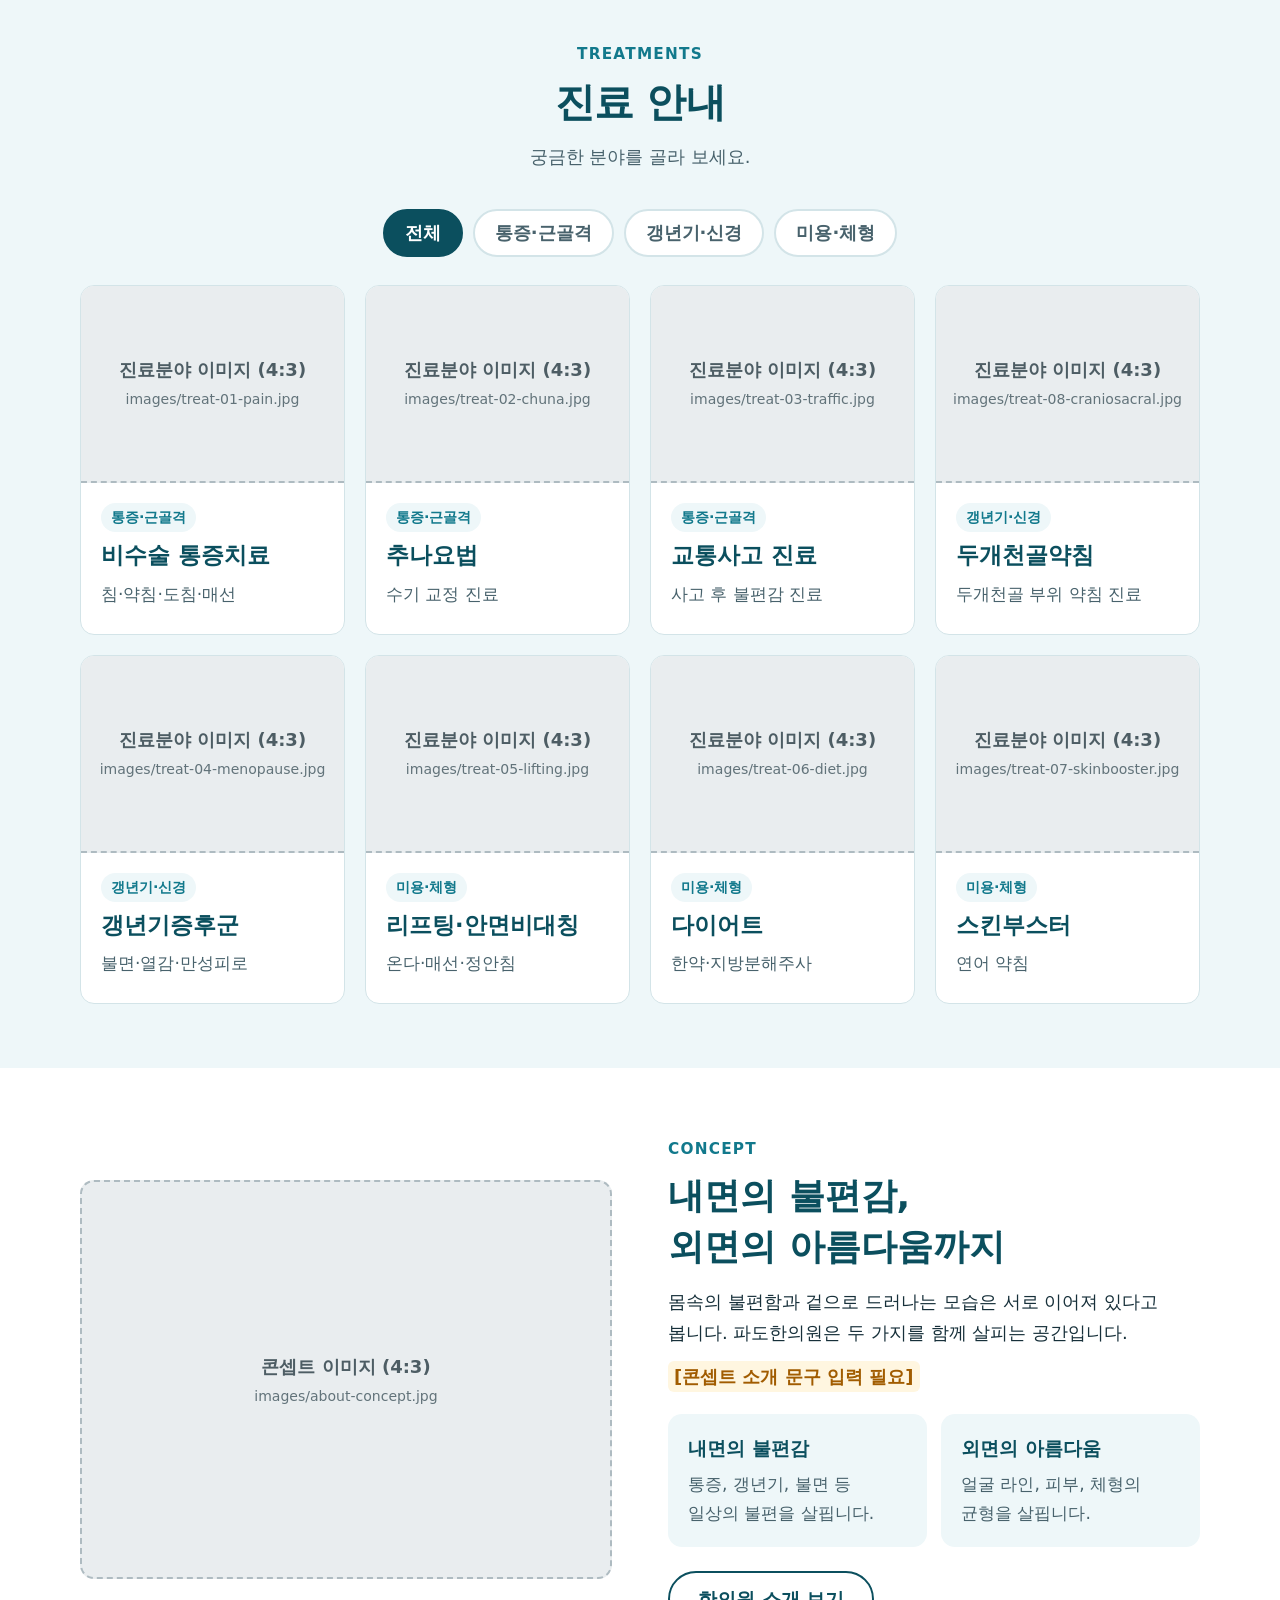
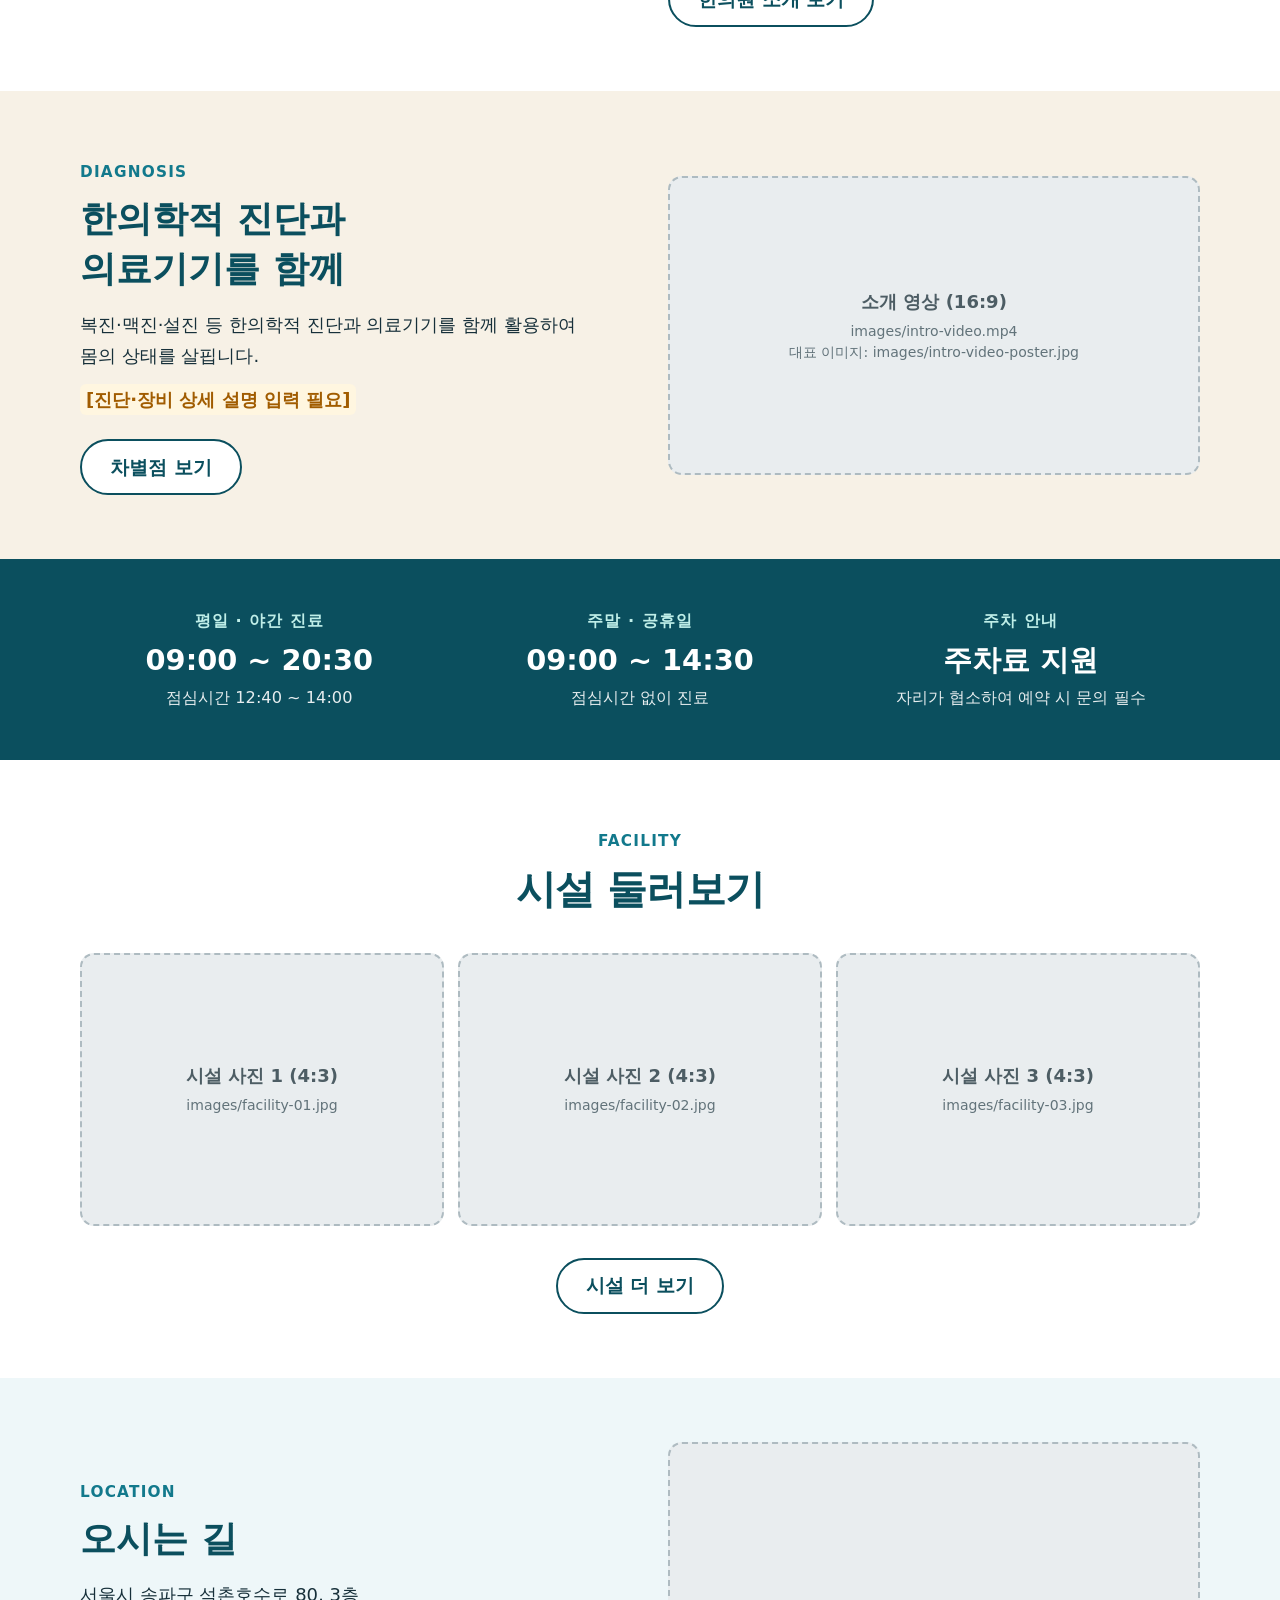
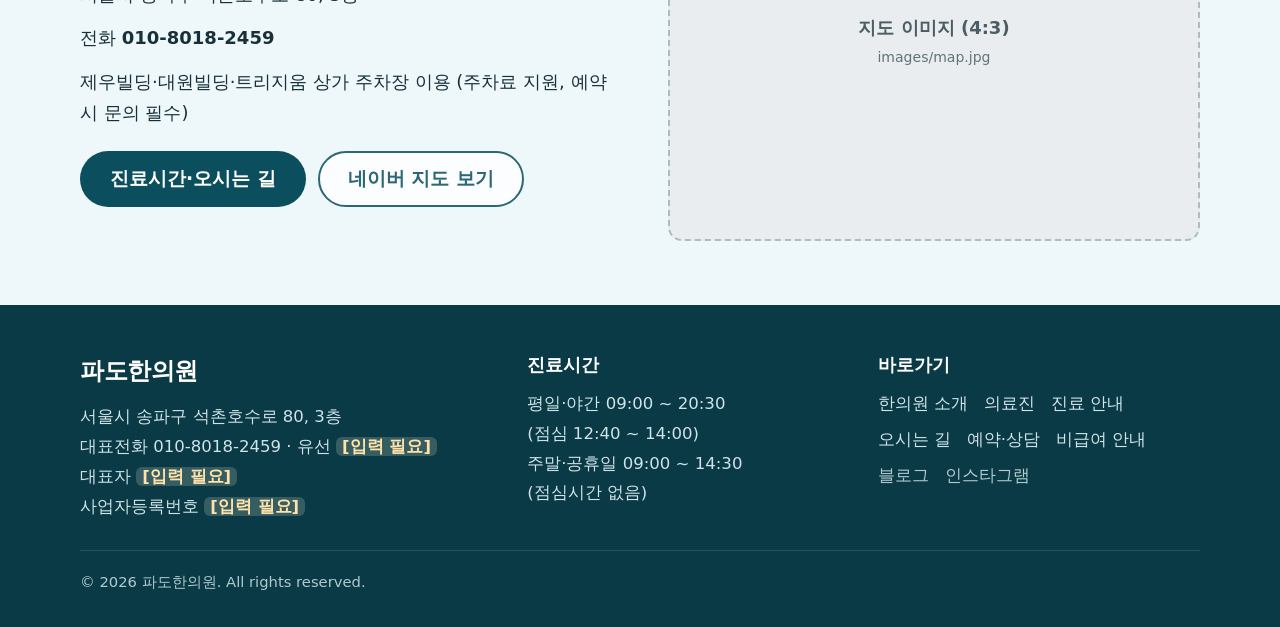
==== commit eef10dd4: "feat: 로고와 파비콘 적용 헤더 로고(logo.png), 영문 병기 로고, 심볼, 파비콘을 images 폴더에 추가하고 모든 페이지에 파비콘 링크를 넣는다. README의 이미" ====
--- a/index.html
+++ b/index.html
@@ -5,6 +5,7 @@
   <meta name="viewport" content="width=device-width, initial-scale=1">
   <title>파도한의원 | 송파 석촌호수</title>
   <meta name="description" content="파도한의원 — 중노년층의 내면의 불편감, 외면의 아름다움까지 살피는 한의원. 서울시 송파구 석촌호수로 80, 3층.">
+  <link rel="icon" href="images/favicon.png" type="image/png">
   <link rel="stylesheet" href="css/style.css">
 </head>
 <body>
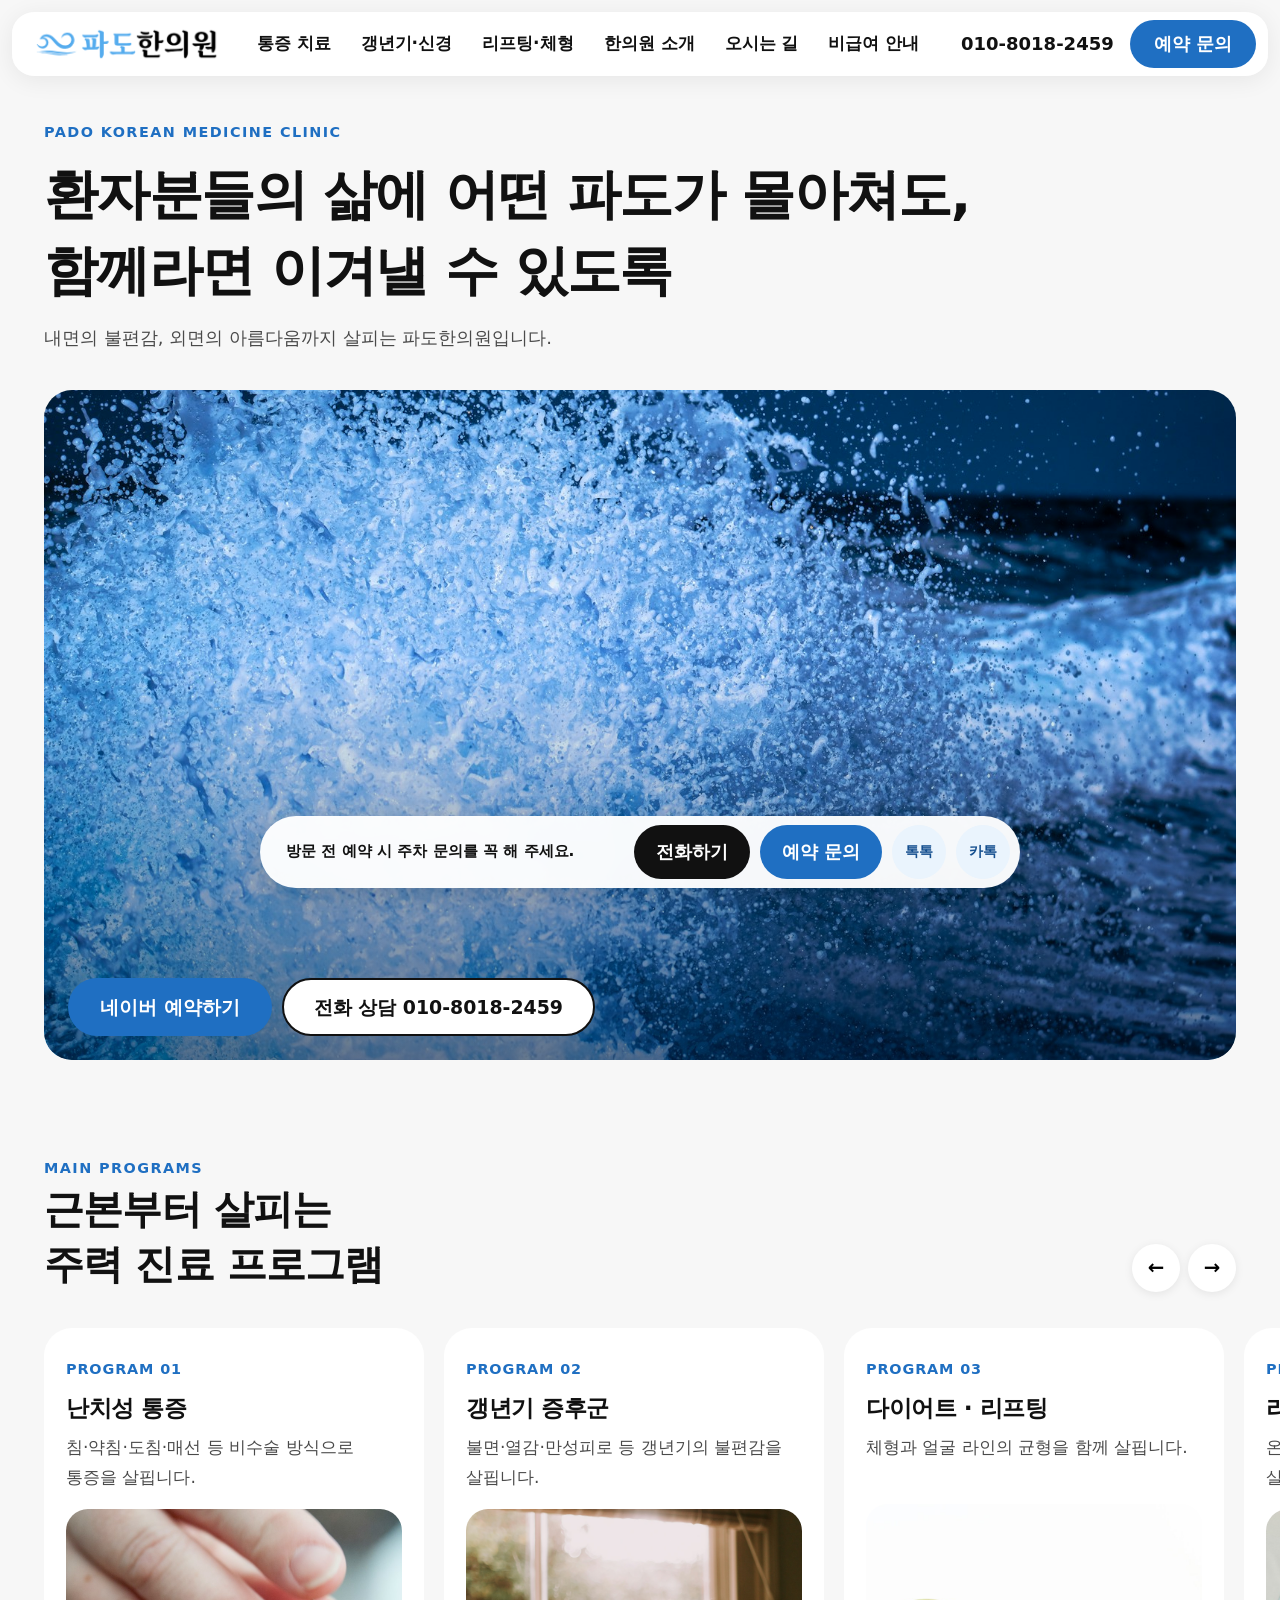
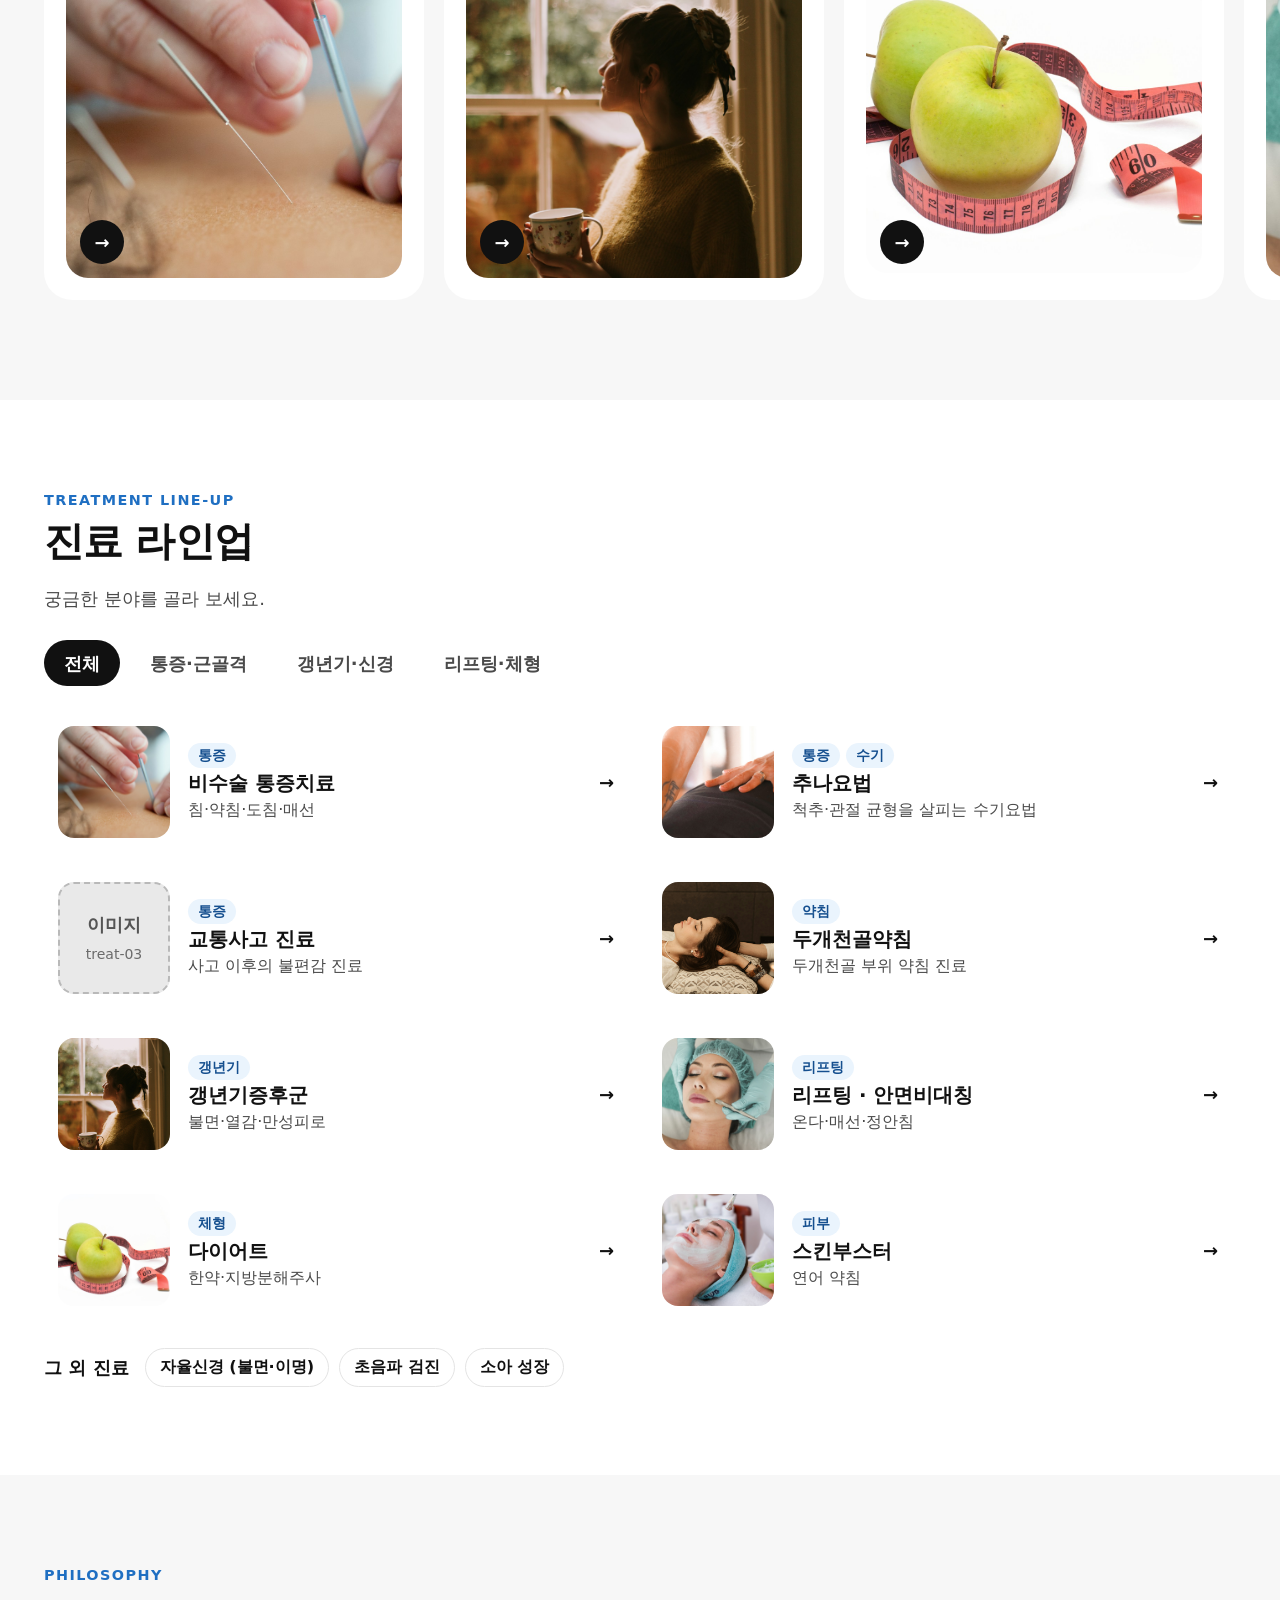
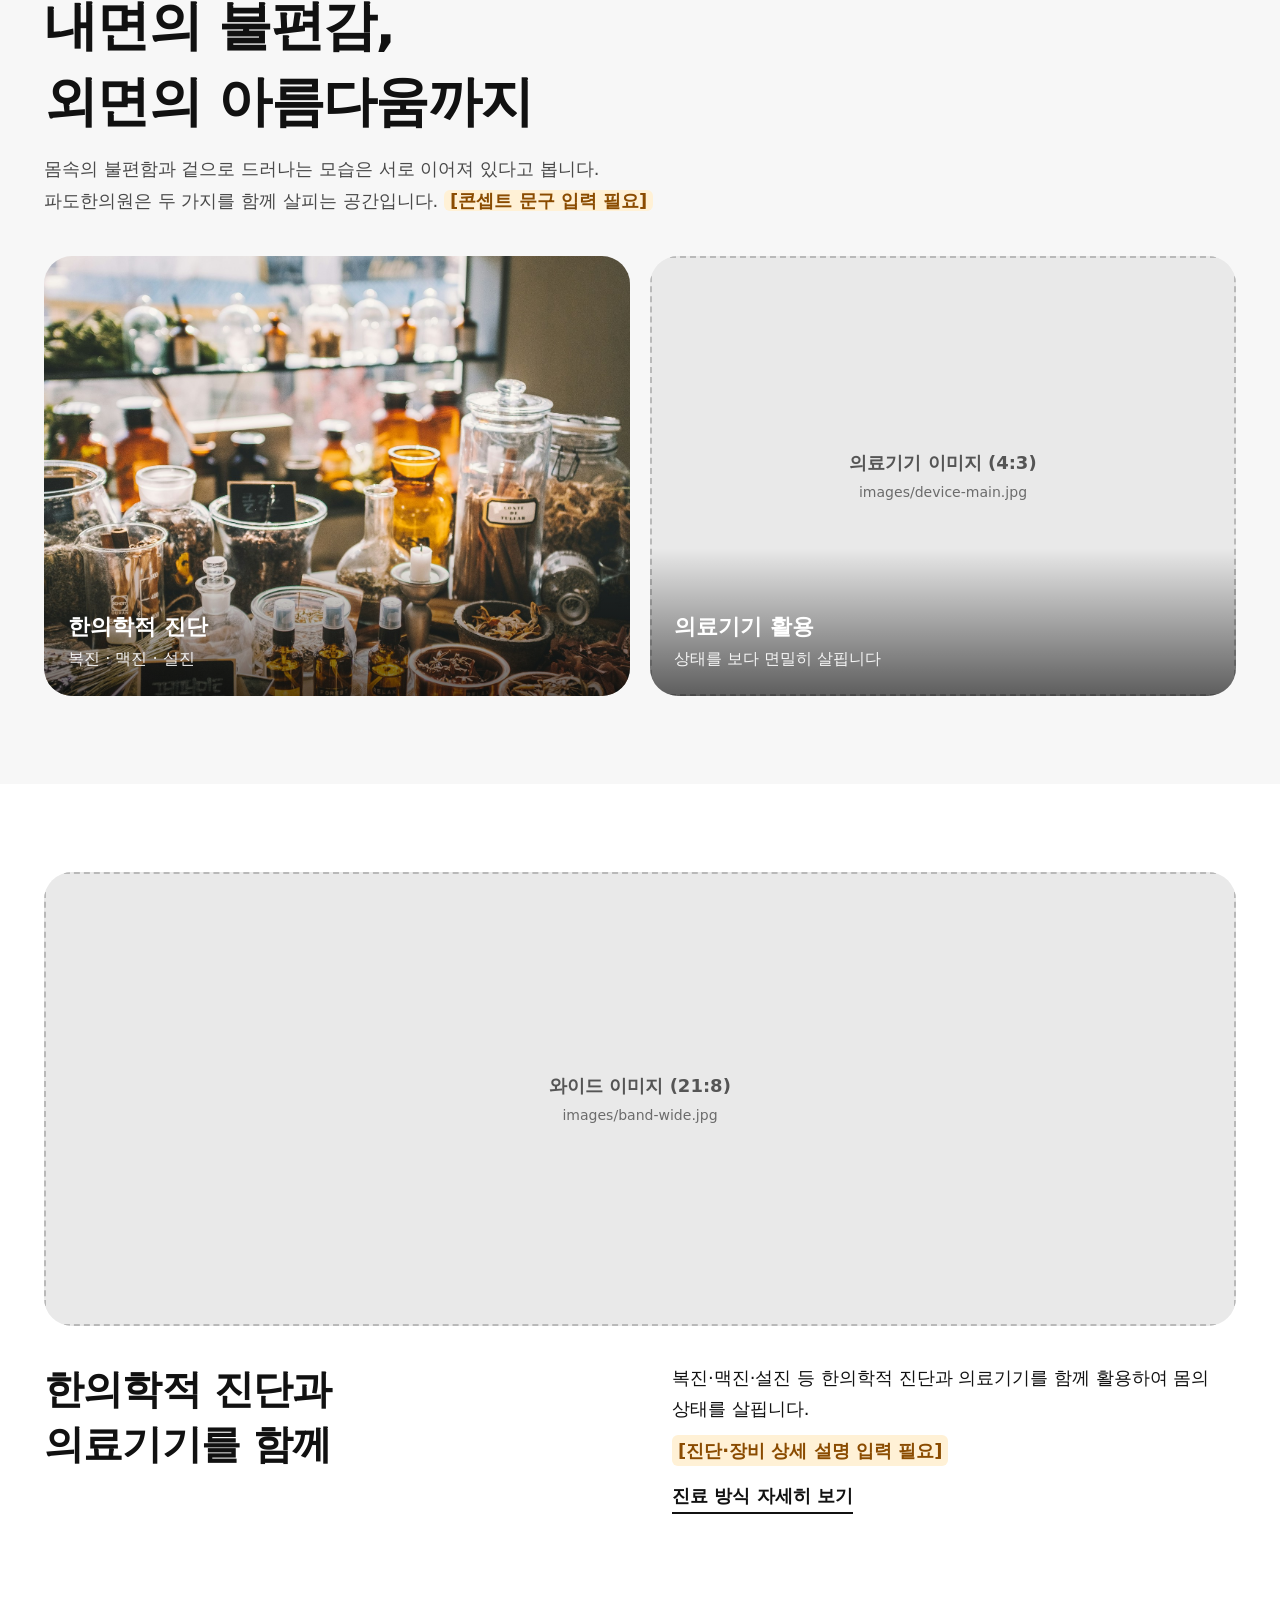
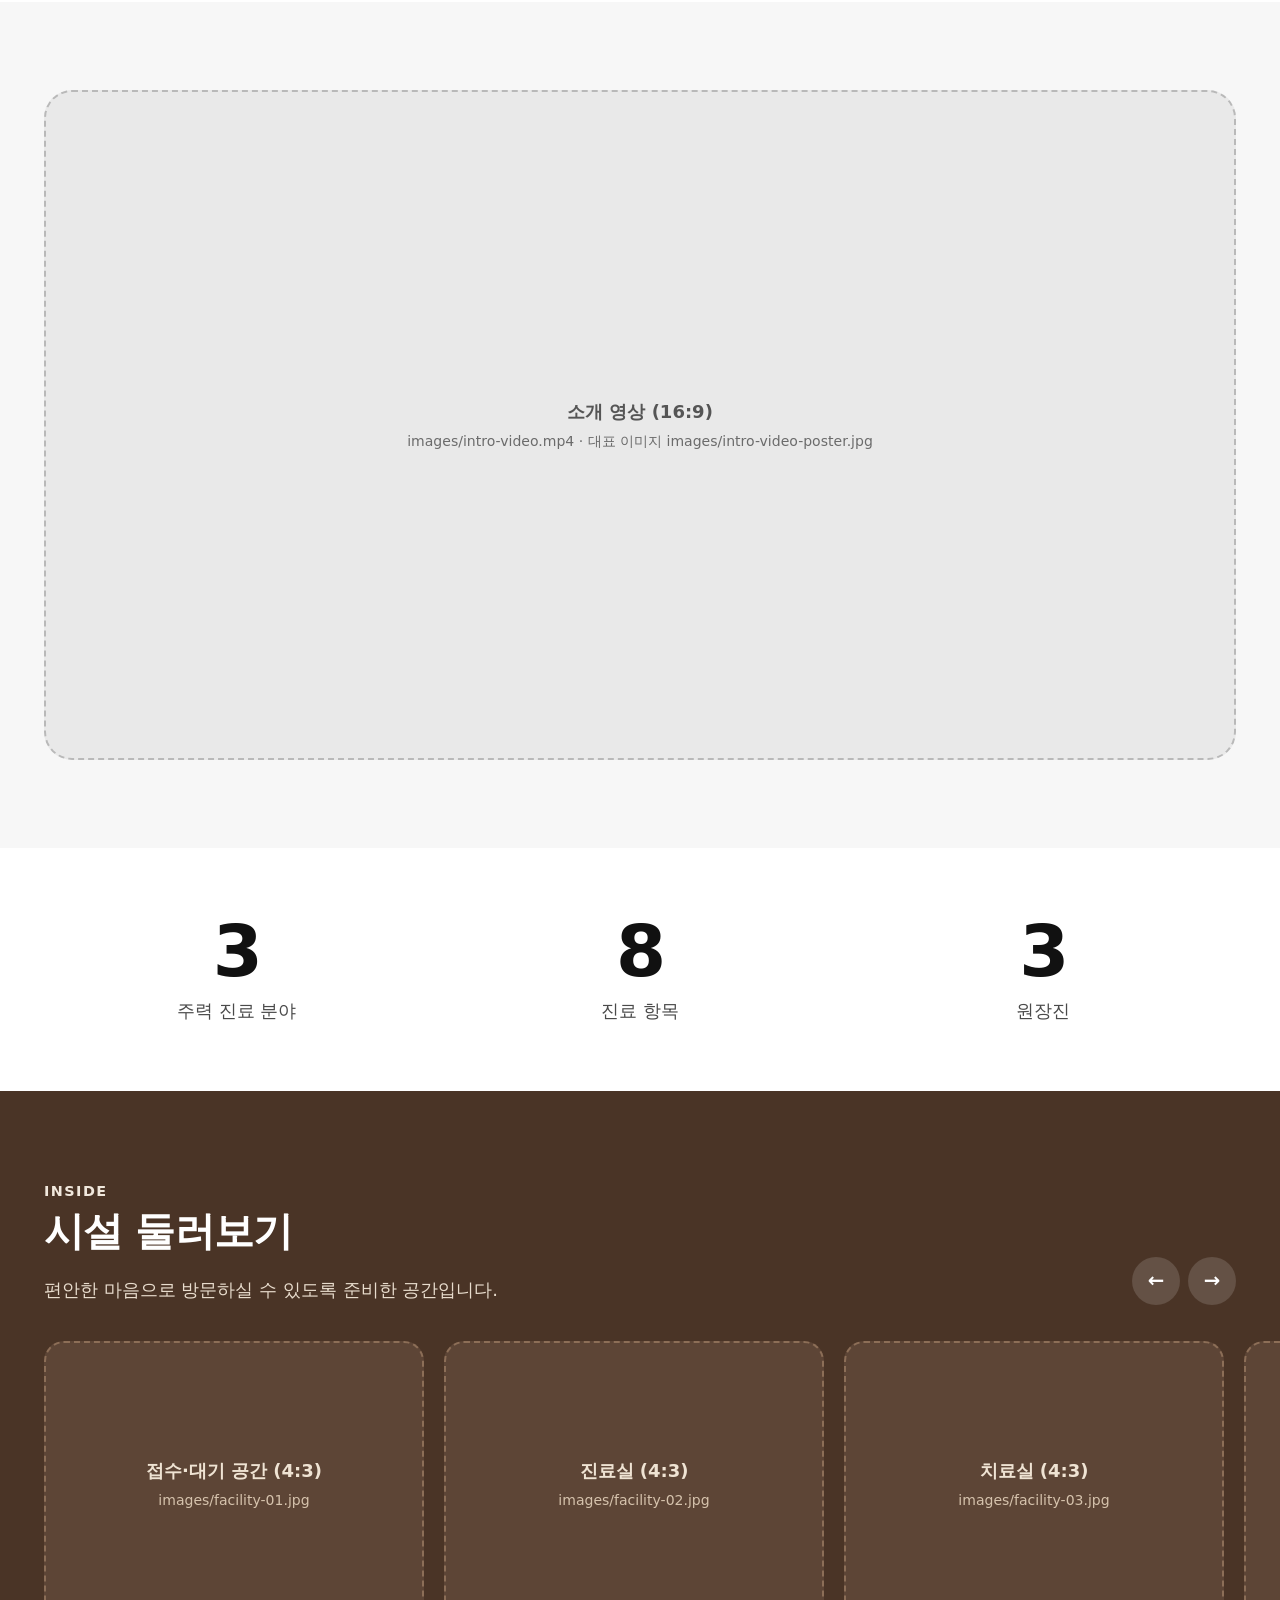
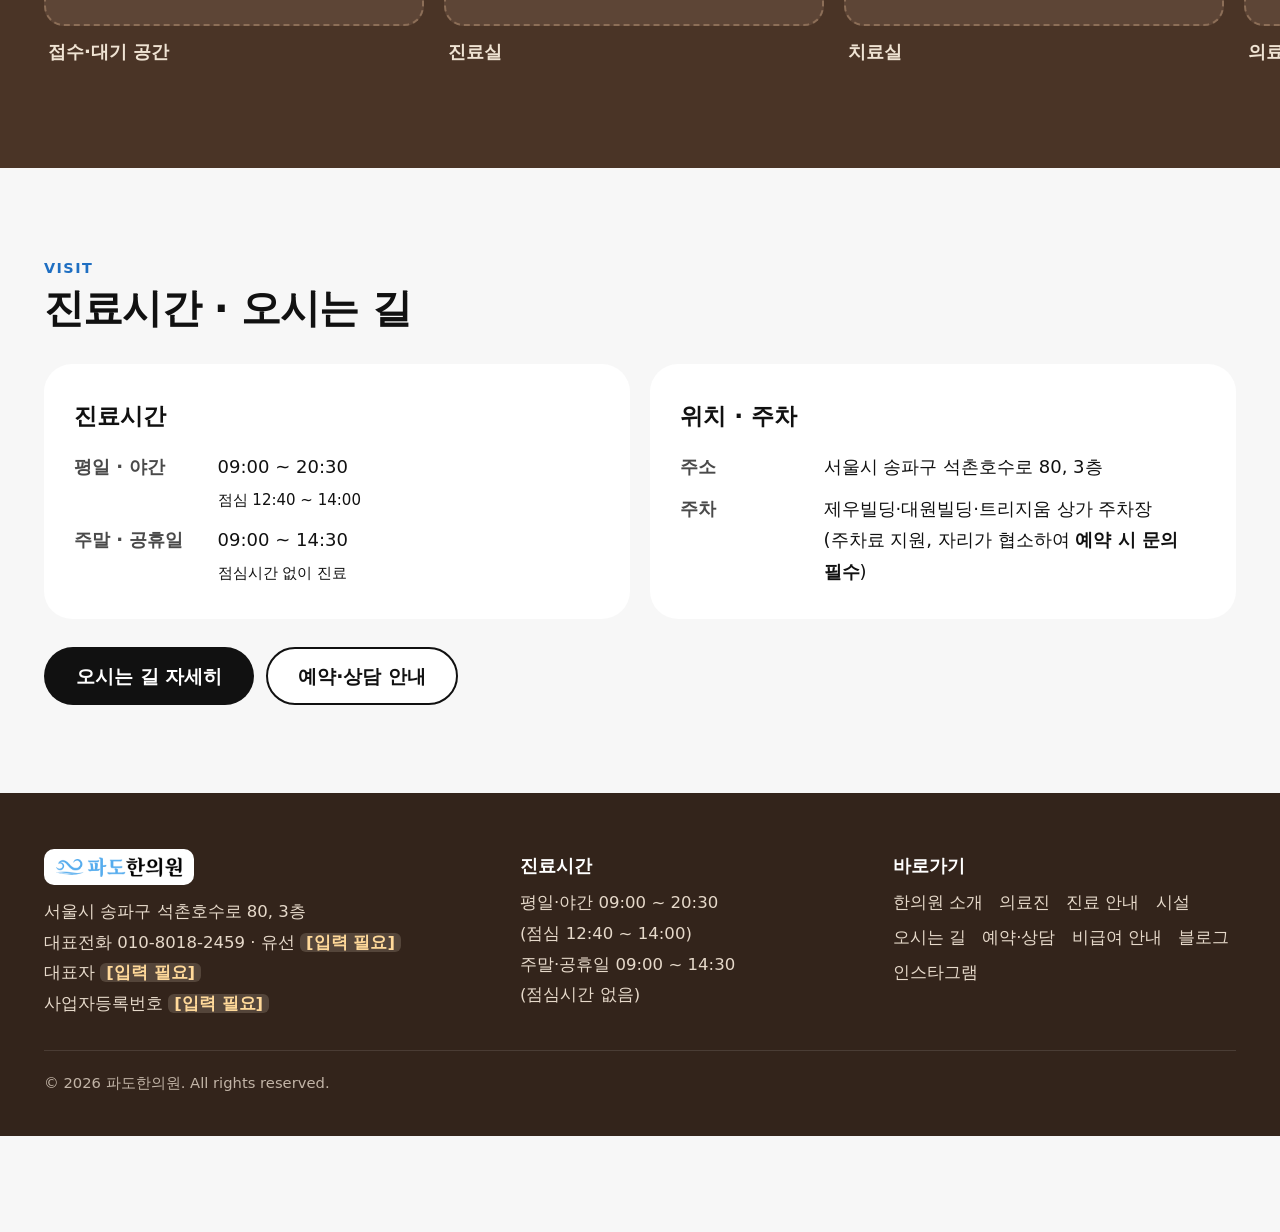
==== commit 71c28de4: "feat: 레퍼런스 구성에 맞춰 디자인 개편, 색상 단순화, 임시 사진·본문 추가 - 떠 있는 둥근 헤더, 큰 제목, 가로 카드 슬라이드, 라인업, 철학 타일,   숫자 띠, 하단" ====
--- a/index.html
+++ b/index.html
@@ -4,295 +4,253 @@
   <meta charset="utf-8">
   <meta name="viewport" content="width=device-width, initial-scale=1">
   <title>파도한의원 | 송파 석촌호수</title>
-  <meta name="description" content="파도한의원 — 중노년층의 내면의 불편감, 외면의 아름다움까지 살피는 한의원. 서울시 송파구 석촌호수로 80, 3층.">
+  <meta name="description" content="파도한의원 — 내면의 불편감, 외면의 아름다움까지 살피는 한의원. 서울시 송파구 석촌호수로 80, 3층.">
   <link rel="icon" href="images/favicon.png" type="image/png">
   <link rel="stylesheet" href="css/style.css">
 </head>
-<body>
-<a class="skip" href="#main">본문 바로가기</a>
-
-<div class="notice-bar">주차 공간이 협소합니다. <strong>방문 전 예약 시 주차 문의</strong>를 꼭 해 주세요.</div>
-
-<header class="site-header">
-  <div class="wrap header-in">
-    <a class="logo" href="index.html" aria-label="파도한의원 홈">
-      <img class="logo__img" data-src="images/logo.png" alt="">
-      <span class="logo__text"><svg class="logo__mark" viewBox="0 0 32 32" aria-hidden="true"><path d="M2 20c4-6 7-6 10 0s6 6 9 0 5-5 9-2v8H2z" fill="#12798c"/><path d="M2 14c4-6 7-6 10 0s6 6 9 0 5-5 9-2" fill="none" stroke="#3fb6a8" stroke-width="3" stroke-linecap="round"/></svg>파도한의원</span>
-    </a>
-    <nav class="gnav" id="gnav" aria-label="주 메뉴">
-      <ul>
-        <li class="has-sub"><a href="about.html">한의원 소개</a>
-          <ul class="sub">
-            <li><a href="about.html">콘셉트·차별점</a></li>
-            <li><a href="doctors.html">의료진</a></li>
-            <li><a href="facility.html">시설 둘러보기</a></li>
-          </ul>
-        </li>
-        <li class="has-sub"><a href="treatments.html">진료 안내</a>
-          <ul class="sub">
-            <li><a href="treatments.html#t1">비수술 통증치료</a></li>
-            <li><a href="treatments.html#t2">추나요법</a></li>
-            <li><a href="treatments.html#t3">교통사고 진료</a></li>
-            <li><a href="treatments.html#t4">갱년기증후군</a></li>
-            <li><a href="treatments.html#t5">리프팅·안면비대칭</a></li>
-            <li><a href="treatments.html#t6">다이어트</a></li>
-            <li><a href="treatments.html#t7">스킨부스터</a></li>
-            <li><a href="treatments.html#t8">두개천골약침</a></li>
-          </ul>
-        </li>
-        <li><a href="visit.html">진료시간·오시는 길</a></li>
-        <li><a href="reservation.html">예약·상담</a></li>
-        <li><a href="pricing.html">비급여 안내</a></li>
-      </ul>
-    </nav>
-    <a class="header-tel" href="tel:01080182459">☎ 010-8018-2459</a>
-    <button class="nav-toggle" type="button" aria-expanded="false" aria-controls="gnav">메뉴</button>
-  </div>
-</header>
+<body data-page="home">
+<div id="site-header"></div>
 
 <main id="main">
 
-  <!-- 1. 히어로 -->
-  <section class="hero" aria-label="파도한의원 소개">
-    <div class="ph hero__media" data-src="images/main-hero.jpg" data-video="images/main-hero.mp4" data-label="메인 대표 이미지">
-      <span>메인 대표 이미지 / 영상 (16:10, 가로형)<small>images/main-hero.jpg 또는 images/main-hero.mp4</small></span>
-    </div>
-    <div class="hero__card">
-      <p class="hero__tag">PADO KOREAN MEDICINE CLINIC</p>
-      <h1 class="hero__title">환자분들의 삶에 어떤 파도가 몰아쳐도,<br>함께라면 이겨낼 수 있도록</h1>
+  <!-- 1. 히어로: 큰 제목 + 와이드 이미지 -->
+  <section class="hero">
+    <div class="wrap">
+      <p class="kicker">PADO KOREAN MEDICINE CLINIC</p>
+      <h1 class="h-xl hero__title">환자분들의 삶에 어떤 파도가 몰아쳐도,<br>함께라면 이겨낼 수 있도록</h1>
       <p class="hero__sub">내면의 불편감, 외면의 아름다움까지 살피는 파도한의원입니다.</p>
-      <div class="btn-row">
-        <a class="btn btn--naver" data-link="naverBooking" href="#">네이버 예약하기</a>
-        <a class="btn btn--ghost" href="tel:01080182459">전화 상담 010-8018-2459</a>
-      </div>
-    </div>
-  </section>
-
-  <!-- 2. 주력 분야 3가지 -->
-  <section class="section focus">
-    <div class="wrap">
-      <div class="section__head">
-        <span class="eyebrow">MAIN FIELDS</span>
-        <h2 class="section__title">파도한의원의 주력 분야</h2>
-      </div>
-      <div class="grid grid--3">
-        <a class="card" href="treatments.html#t1">
-          <div class="ph" style="aspect-ratio:3/2" data-src="images/treat-01-pain.jpg" data-label="난치성 통증"><span>진료분야 이미지 (3:2)<small>images/treat-01-pain.jpg</small></span></div>
-          <div class="card__body">
-            <span class="card__num">01</span>
-            <h3 class="card__title">난치성 통증</h3>
-            <p class="card__text">침·약침·도침·매선 등 비수술 방식으로 통증을 살펴봅니다.</p>
-            <span class="card__more">자세히 보기 →</span>
-          </div>
-        </a>
-        <a class="card" href="treatments.html#t4">
-          <div class="ph" style="aspect-ratio:3/2" data-src="images/treat-04-menopause.jpg" data-label="갱년기 증후군"><span>진료분야 이미지 (3:2)<small>images/treat-04-menopause.jpg</small></span></div>
-          <div class="card__body">
-            <span class="card__num">02</span>
-            <h3 class="card__title">갱년기 증후군</h3>
-            <p class="card__text">불면·열감·만성피로 등 갱년기의 불편감을 살펴봅니다.</p>
-            <span class="card__more">자세히 보기 →</span>
-          </div>
-        </a>
-        <a class="card" href="treatments.html#t6">
-          <div class="ph" style="aspect-ratio:3/2" data-src="images/treat-06-diet.jpg" data-label="다이어트·리프팅"><span>진료분야 이미지 (3:2)<small>images/treat-06-diet.jpg</small></span></div>
-          <div class="card__body">
-            <span class="card__num">03</span>
-            <h3 class="card__title">다이어트 · 리프팅</h3>
-            <p class="card__text">체형과 얼굴 라인의 균형을 함께 살펴봅니다.</p>
-            <span class="card__more">자세히 보기 →</span>
-          </div>
-        </a>
-      </div>
-      <div class="btn-row" style="justify-content:center;margin-top:32px">
-        <a class="btn btn--primary" href="reservation.html">예약·상담 안내 보기</a>
-      </div>
-    </div>
-  </section>
-
-  <!-- 3. 진료 라인업 (필터) -->
-  <svg class="wave" style="--wave-fill:var(--c-tint)" viewBox="0 0 1440 48" preserveAspectRatio="none" aria-hidden="true"><path d="M0 48V24c120 20 240 20 360 4s240-24 360-12 240 28 360 24 240-18 360-8v16z"/></svg>
-  <section class="section section--tint" id="lineup">
-    <div class="wrap">
-      <div class="section__head">
-        <span class="eyebrow">TREATMENTS</span>
-        <h2 class="section__title">진료 안내</h2>
-        <p class="section__desc">궁금한 분야를 골라 보세요.</p>
-      </div>
-      <div class="filter" data-filter-bar role="group" aria-label="진료 분야 선택">
+      <figure class="media hero__media" style="--r:16/9">
+        <img src="images/main-hero.jpg" alt="푸른 바다의 파도">
+        <figcaption class="media__ph">메인 대표 이미지 / 영상 (16:9)<small>images/main-hero.jpg</small></figcaption>
+        <span class="hero__shade"></span>
+        <div class="hero__actions">
+          <a class="pill pill--lg pill--blue" data-link="naverBooking" href="#">네이버 예약하기</a>
+          <a class="pill pill--lg pill--line" href="tel:01080182459">전화 상담 010-8018-2459</a>
+        </div>
+      </figure>
+    </div>
+  </section>
+
+  <!-- 2. 주력 프로그램 (가로 슬라이드) -->
+  <section class="section" style="padding-top:40px">
+    <div class="wrap head-row">
+      <div>
+        <p class="kicker">MAIN PROGRAMS</p>
+        <h2 class="h-lg">근본부터 살피는<br>주력 진료 프로그램</h2>
+      </div>
+      <div class="rail-nav" data-rail-for="rail-main">
+        <button class="rail-btn" type="button" data-dir="-1" aria-label="이전">←</button>
+        <button class="rail-btn" type="button" data-dir="1" aria-label="다음">→</button>
+      </div>
+    </div>
+    <div class="rail" id="rail-main">
+      <a class="pcard" href="treatments.html#t1">
+        <span class="pcard__tag">PROGRAM 01</span>
+        <h3 class="pcard__title">난치성 통증</h3>
+        <p class="pcard__text">침·약침·도침·매선 등 비수술 방식으로 통증을 살핍니다.</p>
+        <figure class="media"><img src="images/treat-01-pain.jpg" alt="침 치료 장면" loading="lazy"><figcaption class="media__ph">진료분야 이미지<small>images/treat-01-pain.jpg</small></figcaption></figure>
+        <span class="pcard__go" aria-hidden="true">→</span>
+      </a>
+      <a class="pcard" href="treatments.html#t4">
+        <span class="pcard__tag">PROGRAM 02</span>
+        <h3 class="pcard__title">갱년기 증후군</h3>
+        <p class="pcard__text">불면·열감·만성피로 등 갱년기의 불편감을 살핍니다.</p>
+        <figure class="media"><img src="images/treat-04-menopause.jpg" alt="창가에서 차를 마시는 여성" loading="lazy"><figcaption class="media__ph">진료분야 이미지<small>images/treat-04-menopause.jpg</small></figcaption></figure>
+        <span class="pcard__go" aria-hidden="true">→</span>
+      </a>
+      <a class="pcard" href="treatments.html#t6">
+        <span class="pcard__tag">PROGRAM 03</span>
+        <h3 class="pcard__title">다이어트 · 리프팅</h3>
+        <p class="pcard__text">체형과 얼굴 라인의 균형을 함께 살핍니다.</p>
+        <figure class="media"><img src="images/treat-06-diet.jpg" alt="줄자와 사과" loading="lazy"><figcaption class="media__ph">진료분야 이미지<small>images/treat-06-diet.jpg</small></figcaption></figure>
+        <span class="pcard__go" aria-hidden="true">→</span>
+      </a>
+      <a class="pcard" href="treatments.html#t5">
+        <span class="pcard__tag">PROGRAM 04</span>
+        <h3 class="pcard__title">리프팅 · 안면비대칭</h3>
+        <p class="pcard__text">온다·매선·정안침 등으로 얼굴 라인을 살핍니다.</p>
+        <figure class="media"><img src="images/treat-05-lifting.jpg" alt="얼굴 피부 관리 장면" loading="lazy"><figcaption class="media__ph">진료분야 이미지<small>images/treat-05-lifting.jpg</small></figcaption></figure>
+        <span class="pcard__go" aria-hidden="true">→</span>
+      </a>
+    </div>
+  </section>
+
+  <!-- 3. 진료 라인업 (필터 + 리스트) -->
+  <section class="section section--white" id="lineup">
+    <div class="wrap">
+      <p class="kicker">TREATMENT LINE-UP</p>
+      <h2 class="h-lg">진료 라인업</h2>
+      <p class="lead">궁금한 분야를 골라 보세요.</p>
+      <div class="filter" style="margin-top:26px" data-filter-bar role="group" aria-label="진료 분야 선택">
         <button type="button" data-filter="all" aria-pressed="true">전체</button>
         <button type="button" data-filter="pain" aria-pressed="false">통증·근골격</button>
         <button type="button" data-filter="women" aria-pressed="false">갱년기·신경</button>
-        <button type="button" data-filter="beauty" aria-pressed="false">미용·체형</button>
-      </div>
-      <div class="grid grid--4">
-        <a class="card" data-cat="pain" href="treatments.html#t1">
-          <div class="ph" data-src="images/treat-01-pain.jpg" data-label="비수술 통증치료"><span>진료분야 이미지 (4:3)<small>images/treat-01-pain.jpg</small></span></div>
-          <div class="card__body"><span class="tag">통증·근골격</span><h3 class="card__title">비수술 통증치료</h3><p class="card__text">침·약침·도침·매선</p></div>
-        </a>
-        <a class="card" data-cat="pain" href="treatments.html#t2">
-          <div class="ph" data-src="images/treat-02-chuna.jpg" data-label="추나요법"><span>진료분야 이미지 (4:3)<small>images/treat-02-chuna.jpg</small></span></div>
-          <div class="card__body"><span class="tag">통증·근골격</span><h3 class="card__title">추나요법</h3><p class="card__text">수기 교정 진료</p></div>
-        </a>
-        <a class="card" data-cat="pain" href="treatments.html#t3">
-          <div class="ph" data-src="images/treat-03-traffic.jpg" data-label="교통사고 진료"><span>진료분야 이미지 (4:3)<small>images/treat-03-traffic.jpg</small></span></div>
-          <div class="card__body"><span class="tag">통증·근골격</span><h3 class="card__title">교통사고 진료</h3><p class="card__text">사고 후 불편감 진료</p></div>
-        </a>
-        <a class="card" data-cat="women pain" href="treatments.html#t8">
-          <div class="ph" data-src="images/treat-08-craniosacral.jpg" data-label="두개천골약침"><span>진료분야 이미지 (4:3)<small>images/treat-08-craniosacral.jpg</small></span></div>
-          <div class="card__body"><span class="tag">갱년기·신경</span><h3 class="card__title">두개천골약침</h3><p class="card__text">두개천골 부위 약침 진료</p></div>
-        </a>
-        <a class="card" data-cat="women" href="treatments.html#t4">
-          <div class="ph" data-src="images/treat-04-menopause.jpg" data-label="갱년기증후군"><span>진료분야 이미지 (4:3)<small>images/treat-04-menopause.jpg</small></span></div>
-          <div class="card__body"><span class="tag">갱년기·신경</span><h3 class="card__title">갱년기증후군</h3><p class="card__text">불면·열감·만성피로</p></div>
-        </a>
-        <a class="card" data-cat="beauty" href="treatments.html#t5">
-          <div class="ph" data-src="images/treat-05-lifting.jpg" data-label="리프팅·안면비대칭"><span>진료분야 이미지 (4:3)<small>images/treat-05-lifting.jpg</small></span></div>
-          <div class="card__body"><span class="tag">미용·체형</span><h3 class="card__title">리프팅·안면비대칭</h3><p class="card__text">온다·매선·정안침</p></div>
-        </a>
-        <a class="card" data-cat="beauty" href="treatments.html#t6">
-          <div class="ph" data-src="images/treat-06-diet.jpg" data-label="다이어트"><span>진료분야 이미지 (4:3)<small>images/treat-06-diet.jpg</small></span></div>
-          <div class="card__body"><span class="tag">미용·체형</span><h3 class="card__title">다이어트</h3><p class="card__text">한약·지방분해주사</p></div>
-        </a>
-        <a class="card" data-cat="beauty" href="treatments.html#t7">
-          <div class="ph" data-src="images/treat-07-skinbooster.jpg" data-label="스킨부스터"><span>진료분야 이미지 (4:3)<small>images/treat-07-skinbooster.jpg</small></span></div>
-          <div class="card__body"><span class="tag">미용·체형</span><h3 class="card__title">스킨부스터</h3><p class="card__text">연어 약침</p></div>
-        </a>
-      </div>
-    </div>
-  </section>
-
-  <!-- 4. 콘셉트 (이미지 + 글 + 작은 타일) -->
+        <button type="button" data-filter="beauty" aria-pressed="false">리프팅·체형</button>
+      </div>
+      <div class="list2">
+        <a class="row" data-cat="pain" href="treatments.html#t1">
+          <figure class="media"><img src="images/treat-01-pain.jpg" alt="" loading="lazy"><figcaption class="media__ph">이미지<small>treat-01</small></figcaption></figure>
+          <div><div class="row__tags"><span class="chip">통증</span></div><h3 class="row__title">비수술 통증치료</h3><p class="row__text">침·약침·도침·매선</p></div>
+          <span class="row__go" aria-hidden="true">→</span>
+        </a>
+        <a class="row" data-cat="pain" href="treatments.html#t2">
+          <figure class="media"><img src="images/treat-02-chuna.jpg" alt="" loading="lazy"><figcaption class="media__ph">이미지<small>treat-02</small></figcaption></figure>
+          <div><div class="row__tags"><span class="chip">통증</span><span class="chip">수기</span></div><h3 class="row__title">추나요법</h3><p class="row__text">척추·관절 균형을 살피는 수기요법</p></div>
+          <span class="row__go" aria-hidden="true">→</span>
+        </a>
+        <a class="row" data-cat="pain" href="treatments.html#t3">
+          <figure class="media"><img src="images/treat-03-traffic.jpg" alt="" loading="lazy"><figcaption class="media__ph">이미지<small>treat-03</small></figcaption></figure>
+          <div><div class="row__tags"><span class="chip">통증</span></div><h3 class="row__title">교통사고 진료</h3><p class="row__text">사고 이후의 불편감 진료</p></div>
+          <span class="row__go" aria-hidden="true">→</span>
+        </a>
+        <a class="row" data-cat="pain women" href="treatments.html#t8">
+          <figure class="media"><img src="images/treat-08-craniosacral.jpg" alt="" loading="lazy"><figcaption class="media__ph">이미지<small>treat-08</small></figcaption></figure>
+          <div><div class="row__tags"><span class="chip">약침</span></div><h3 class="row__title">두개천골약침</h3><p class="row__text">두개천골 부위 약침 진료</p></div>
+          <span class="row__go" aria-hidden="true">→</span>
+        </a>
+        <a class="row" data-cat="women" href="treatments.html#t4">
+          <figure class="media"><img src="images/treat-04-menopause.jpg" alt="" loading="lazy"><figcaption class="media__ph">이미지<small>treat-04</small></figcaption></figure>
+          <div><div class="row__tags"><span class="chip">갱년기</span></div><h3 class="row__title">갱년기증후군</h3><p class="row__text">불면·열감·만성피로</p></div>
+          <span class="row__go" aria-hidden="true">→</span>
+        </a>
+        <a class="row" data-cat="beauty" href="treatments.html#t5">
+          <figure class="media"><img src="images/treat-05-lifting.jpg" alt="" loading="lazy"><figcaption class="media__ph">이미지<small>treat-05</small></figcaption></figure>
+          <div><div class="row__tags"><span class="chip">리프팅</span></div><h3 class="row__title">리프팅 · 안면비대칭</h3><p class="row__text">온다·매선·정안침</p></div>
+          <span class="row__go" aria-hidden="true">→</span>
+        </a>
+        <a class="row" data-cat="beauty" href="treatments.html#t6">
+          <figure class="media"><img src="images/treat-06-diet.jpg" alt="" loading="lazy"><figcaption class="media__ph">이미지<small>treat-06</small></figcaption></figure>
+          <div><div class="row__tags"><span class="chip">체형</span></div><h3 class="row__title">다이어트</h3><p class="row__text">한약·지방분해주사</p></div>
+          <span class="row__go" aria-hidden="true">→</span>
+        </a>
+        <a class="row" data-cat="beauty" href="treatments.html#t7">
+          <figure class="media"><img src="images/treat-07-skinbooster.jpg" alt="" loading="lazy"><figcaption class="media__ph">이미지<small>treat-07</small></figcaption></figure>
+          <div><div class="row__tags"><span class="chip">피부</span></div><h3 class="row__title">스킨부스터</h3><p class="row__text">연어 약침</p></div>
+          <span class="row__go" aria-hidden="true">→</span>
+        </a>
+      </div>
+      <div class="etc">
+        <strong>그 외 진료</strong>
+        <span class="chip">자율신경 (불면·이명)</span>
+        <span class="chip">초음파 검진</span>
+        <span class="chip">소아 성장</span>
+      </div>
+    </div>
+  </section>
+
+  <!-- 4. 철학: 제목 + 큰 이미지 타일 2개 -->
   <section class="section">
-    <div class="wrap split">
-      <div class="ph" style="aspect-ratio:4/3" data-src="images/about-concept.jpg" data-label="한의원 콘셉트 이미지"><span>콘셉트 이미지 (4:3)<small>images/about-concept.jpg</small></span></div>
-      <div class="split__text">
-        <span class="eyebrow">CONCEPT</span>
-        <h2>내면의 불편감,<br>외면의 아름다움까지</h2>
-        <p>몸속의 불편함과 겉으로 드러나는 모습은 서로 이어져 있다고 봅니다. 파도한의원은 두 가지를 함께 살피는 공간입니다.</p>
-        <p class="todo" style="display:inline-block;margin-top:12px">[콘셉트 소개 문구 입력 필요]</p>
-        <div class="tiles">
-          <div class="tile"><h3>내면의 불편감</h3><p>통증, 갱년기, 불면 등 일상의 불편을 살핍니다.</p></div>
-          <div class="tile"><h3>외면의 아름다움</h3><p>얼굴 라인, 피부, 체형의 균형을 살핍니다.</p></div>
-        </div>
-        <div class="btn-row" style="margin-top:24px"><a class="btn btn--ghost" href="about.html">한의원 소개 보기</a></div>
-      </div>
-    </div>
-  </section>
-
-  <!-- 5. 진단 + 의료기기 (영상 + 글) -->
-  <section class="section section--sand">
-    <div class="wrap split split--rev">
-      <div class="ph" style="aspect-ratio:16/9" data-src="images/intro-video-poster.jpg" data-video="images/intro-video.mp4" data-controls data-label="소개 영상"><span>소개 영상 (16:9)<small>images/intro-video.mp4<br>대표 이미지: images/intro-video-poster.jpg</small></span></div>
-      <div class="split__text">
-        <span class="eyebrow">DIAGNOSIS</span>
-        <h2>한의학적 진단과<br>의료기기를 함께</h2>
-        <p>복진·맥진·설진 등 한의학적 진단과 의료기기를 함께 활용하여 몸의 상태를 살핍니다.</p>
-        <p class="todo" style="display:inline-block;margin-top:12px">[진단·장비 상세 설명 입력 필요]</p>
-        <div class="btn-row" style="margin-top:24px"><a class="btn btn--ghost" href="about.html#difference">차별점 보기</a></div>
-      </div>
-    </div>
-  </section>
-
-  <!-- 6. 정보 띠 (진료시간·주차) -->
-  <section class="strip" aria-label="진료시간과 주차 안내">
-    <div class="wrap strip__grid">
-      <div class="strip__item">
-        <p class="strip__label">평일 · 야간 진료</p>
-        <p class="strip__big">09:00 ~ 20:30</p>
-        <p class="strip__small">점심시간 12:40 ~ 14:00</p>
-      </div>
-      <div class="strip__item">
-        <p class="strip__label">주말 · 공휴일</p>
-        <p class="strip__big">09:00 ~ 14:30</p>
-        <p class="strip__small">점심시간 없이 진료</p>
-      </div>
-      <div class="strip__item">
-        <p class="strip__label">주차 안내</p>
-        <p class="strip__big">주차료 지원</p>
-        <p class="strip__small">자리가 협소하여 예약 시 문의 필수</p>
-      </div>
-    </div>
-  </section>
-
-  <!-- 7. 시설 갤러리 미리보기 -->
+    <div class="wrap">
+      <p class="kicker">PHILOSOPHY</p>
+      <h2 class="h-xl">내면의 불편감,<br>외면의 아름다움까지</h2>
+      <p class="lead" style="max-width:640px">몸속의 불편함과 겉으로 드러나는 모습은 서로 이어져 있다고 봅니다. 파도한의원은 두 가지를 함께 살피는 공간입니다. <span class="todo">[콘셉트 문구 입력 필요]</span></p>
+      <div class="tiles2">
+        <a class="tile2" href="about.html#difference">
+          <figure class="media"><img src="images/diagnosis-herbs.jpg" alt="한약재가 놓인 선반" loading="lazy"><figcaption class="media__ph">한의학적 진단 이미지 (4:3)<small>images/diagnosis-herbs.jpg</small></figcaption></figure>
+          <span class="tile2__label">한의학적 진단<small>복진 · 맥진 · 설진</small></span>
+        </a>
+        <a class="tile2" href="facility.html">
+          <figure class="media"><img src="images/device-main.jpg" alt="의료기기" loading="lazy"><figcaption class="media__ph">의료기기 이미지 (4:3)<small>images/device-main.jpg</small></figcaption></figure>
+          <span class="tile2__label">의료기기 활용<small>상태를 보다 면밀히 살핍니다</small></span>
+        </a>
+      </div>
+    </div>
+  </section>
+
+  <!-- 5. 와이드 이미지 띠 + 설명 -->
+  <section class="section section--white">
+    <div class="wrap">
+      <div class="band">
+        <figure class="media" style="--r:21/8"><img src="images/band-wide.jpg" alt="" loading="lazy"><figcaption class="media__ph">와이드 이미지 (21:8)<small>images/band-wide.jpg</small></figcaption></figure>
+      </div>
+      <div class="proof">
+        <h2 class="h-lg">한의학적 진단과<br>의료기기를 함께</h2>
+        <div>
+          <p>복진·맥진·설진 등 한의학적 진단과 의료기기를 함께 활용하여 몸의 상태를 살핍니다.</p>
+          <p class="todo" style="display:inline-block;margin-top:10px">[진단·장비 상세 설명 입력 필요]</p><br>
+          <a class="textlink" href="about.html#difference">진료 방식 자세히 보기</a>
+        </div>
+      </div>
+    </div>
+  </section>
+
+  <!-- 6. 소개 영상 (큰 이미지) -->
   <section class="section">
     <div class="wrap">
-      <div class="section__head">
-        <span class="eyebrow">FACILITY</span>
-        <h2 class="section__title">시설 둘러보기</h2>
-      </div>
-      <div class="gallery">
-        <div class="ph" data-src="images/facility-01.jpg" data-label="시설 사진 1"><span>시설 사진 1 (4:3)<small>images/facility-01.jpg</small></span></div>
-        <div class="ph" data-src="images/facility-02.jpg" data-label="시설 사진 2"><span>시설 사진 2 (4:3)<small>images/facility-02.jpg</small></span></div>
-        <div class="ph" data-src="images/facility-03.jpg" data-label="시설 사진 3"><span>시설 사진 3 (4:3)<small>images/facility-03.jpg</small></span></div>
-      </div>
-      <div class="btn-row" style="justify-content:center;margin-top:32px"><a class="btn btn--ghost" href="facility.html">시설 더 보기</a></div>
-    </div>
-  </section>
-
-  <!-- 8. 오시는 길 요약 -->
-  <section class="section section--tint">
-    <div class="wrap split">
-      <div class="split__text">
-        <span class="eyebrow">LOCATION</span>
-        <h2>오시는 길</h2>
-        <p>서울시 송파구 석촌호수로 80, 3층</p>
-        <p>전화 <a href="tel:01080182459"><strong>010-8018-2459</strong></a></p>
-        <p>제우빌딩·대원빌딩·트리지움 상가 주차장 이용 (주차료 지원, 예약 시 문의 필수)</p>
-        <div class="btn-row" style="margin-top:22px">
-          <a class="btn btn--primary" href="visit.html">진료시간·오시는 길</a>
-          <a class="btn btn--ghost" data-link="naverMap" href="#">네이버 지도 보기</a>
-        </div>
-      </div>
-      <div class="ph" style="aspect-ratio:4/3" data-src="images/map.jpg" data-label="오시는 길 지도"><span>지도 이미지 (4:3)<small>images/map.jpg</small></span></div>
+      <figure class="media" style="--r:16/9;border-radius:var(--r-lg)" data-video="images/intro-video.mp4">
+        <img src="images/intro-video-poster.jpg" alt="소개 영상">
+        <figcaption class="media__ph">소개 영상 (16:9)<small>images/intro-video.mp4 · 대표 이미지 images/intro-video-poster.jpg</small></figcaption>
+      </figure>
+    </div>
+  </section>
+
+  <!-- 7. 숫자 -->
+  <section class="section section--white" style="padding:64px 0">
+    <div class="wrap">
+      <div class="stats">
+        <div><p class="stat__num">3</p><p class="stat__label">주력 진료 분야</p></div>
+        <div><p class="stat__num">8</p><p class="stat__label">진료 항목</p></div>
+        <div><p class="stat__num">3</p><p class="stat__label">원장진</p></div>
+      </div>
+    </div>
+  </section>
+
+  <!-- 8. 원내 둘러보기 (월넛) -->
+  <section class="section section--walnut">
+    <div class="wrap head-row">
+      <div>
+        <p class="kicker">INSIDE</p>
+        <h2 class="h-lg">시설 둘러보기</h2>
+        <p class="lead">편안한 마음으로 방문하실 수 있도록 준비한 공간입니다.</p>
+      </div>
+      <div class="rail-nav" data-rail-for="rail-fac">
+        <button class="rail-btn" type="button" data-dir="-1" aria-label="이전">←</button>
+        <button class="rail-btn" type="button" data-dir="1" aria-label="다음">→</button>
+      </div>
+    </div>
+    <div class="rail" id="rail-fac">
+      <a class="fcard" href="facility.html"><figure class="media"><img src="images/facility-01.jpg" alt="접수·대기 공간" loading="lazy"><figcaption class="media__ph">접수·대기 공간 (4:3)<small>images/facility-01.jpg</small></figcaption></figure><p class="fcard__cap">접수·대기 공간</p></a>
+      <a class="fcard" href="facility.html"><figure class="media"><img src="images/facility-02.jpg" alt="진료실" loading="lazy"><figcaption class="media__ph">진료실 (4:3)<small>images/facility-02.jpg</small></figcaption></figure><p class="fcard__cap">진료실</p></a>
+      <a class="fcard" href="facility.html"><figure class="media"><img src="images/facility-03.jpg" alt="치료실" loading="lazy"><figcaption class="media__ph">치료실 (4:3)<small>images/facility-03.jpg</small></figcaption></figure><p class="fcard__cap">치료실</p></a>
+      <a class="fcard" href="facility.html"><figure class="media"><img src="images/facility-04.jpg" alt="의료기기" loading="lazy"><figcaption class="media__ph">의료기기 (4:3)<small>images/facility-04.jpg</small></figcaption></figure><p class="fcard__cap">의료기기</p></a>
+    </div>
+  </section>
+
+  <!-- 9. 진료시간 · 오시는 길 -->
+  <section class="section">
+    <div class="wrap">
+      <p class="kicker">VISIT</p>
+      <h2 class="h-lg" style="margin-bottom:28px">진료시간 · 오시는 길</h2>
+      <div class="infocards">
+        <div class="icard">
+          <h3>진료시간</h3>
+          <dl>
+            <dt>평일 · 야간</dt><dd>09:00 ~ 20:30<br><small>점심 12:40 ~ 14:00</small></dd>
+            <dt>주말 · 공휴일</dt><dd>09:00 ~ 14:30<br><small>점심시간 없이 진료</small></dd>
+          </dl>
+        </div>
+        <div class="icard">
+          <h3>위치 · 주차</h3>
+          <dl>
+            <dt>주소</dt><dd>서울시 송파구 석촌호수로 80, 3층</dd>
+            <dt>주차</dt><dd>제우빌딩·대원빌딩·트리지움 상가 주차장 (주차료 지원, 자리가 협소하여 <strong>예약 시 문의 필수</strong>)</dd>
+          </dl>
+        </div>
+      </div>
+      <div style="display:flex;flex-wrap:wrap;gap:12px;margin-top:28px">
+        <a class="pill pill--lg pill--black" href="visit.html">오시는 길 자세히</a>
+        <a class="pill pill--lg pill--line" href="reservation.html">예약·상담 안내</a>
+      </div>
     </div>
   </section>
 
 </main>
 
-<footer class="site-footer">
-  <div class="wrap">
-    <div class="footer-grid">
-      <div>
-        <a class="logo" href="index.html"><span class="logo__text">파도한의원</span></a>
-        <p>서울시 송파구 석촌호수로 80, 3층</p>
-        <p>대표전화 <a href="tel:01080182459">010-8018-2459</a> · 유선 <span data-config="landline"></span></p>
-        <p>대표자 <span data-config="representative"></span></p>
-        <p>사업자등록번호 <span data-config="businessNo"></span></p>
-      </div>
-      <div>
-        <h2>진료시간</h2>
-        <p>평일·야간 09:00 ~ 20:30<br>(점심 12:40 ~ 14:00)</p>
-        <p>주말·공휴일 09:00 ~ 14:30<br>(점심시간 없음)</p>
-      </div>
-      <div>
-        <h2>바로가기</h2>
-        <div class="footer-links">
-          <a href="about.html">한의원 소개</a>
-          <a href="doctors.html">의료진</a>
-          <a href="treatments.html">진료 안내</a>
-          <a href="visit.html">오시는 길</a>
-          <a href="reservation.html">예약·상담</a>
-          <a href="pricing.html">비급여 안내</a>
-          <a data-link="blog" href="#">블로그</a>
-          <a data-link="instagram" href="#">인스타그램</a>
-        </div>
-      </div>
-    </div>
-    <p class="copy">© <span data-year>2026</span> 파도한의원. All rights reserved.</p>
-  </div>
-</footer>
-
-<!-- 항상 보이는 예약·전화 버튼 -->
-<div class="fab" aria-label="빠른 예약 및 전화">
-  <a class="fab__tel" href="tel:01080182459">☎ 전화하기</a>
-  <a class="fab__book" data-link="naverBooking" href="#">네이버 예약</a>
-  <a class="fab__extra fab__talk" data-link="naverTalk" href="#">네이버 톡톡</a>
-  <a class="fab__extra fab__kakao" data-link="kakaoChannel" href="#">카카오톡 채널</a>
-</div>
+<div id="site-footer"></div>
+<noscript><p style="padding:20px;text-align:center">파도한의원 · 전화 <a href="tel:01080182459">010-8018-2459</a> · 서울시 송파구 석촌호수로 80, 3층</p></noscript>
 
 <script src="js/config.js"></script>
+<script src="js/layout.js"></script>
 <script src="js/main.js"></script>
 </body>
 </html>
--- a/css/style.css
+++ b/css/style.css
@@ -1,289 +1,278 @@
 /* ==========================================================================
-   파도한의원 홈페이지 — 공통 스타일
-   - 모바일 우선, 중노년층 가독성(큰 글씨·큰 버튼) 기준
-   - 색상은 :root 의 변수만 바꾸면 전체 톤이 바뀝니다.
+   파도한의원 홈페이지 — 공통 스타일 (v2)
+   - 레퍼런스(medicalo.co.kr)의 구성: 떠 있는 둥근 헤더, 큰 제목 + 가로 카드 슬라이드,
+     둥근 카드, 넓은 여백, 하단 고정 예약 바
+   - 색상: 블루 / 화이트 / 블랙 글씨 + 월넛(목재) 포인트만 사용
+   - 중노년층 가독성: 기본 18px, 큰 버튼
    ========================================================================== */
 
 :root {
-  /* 바다빛 팔레트 */
-  --c-deep: #0b4f5e;
-  --c-main: #12798c;
-  --c-aqua: #3fb6a8;
-  --c-tint: #eef7f9;      /* 연한 바다빛 배경 */
-  --c-sand: #f7f1e6;      /* 모래색 포인트 배경 (바꾸려면 #fff 로) */
-  --c-white: #ffffff;
-
-  --c-text: #17303a;
-  --c-muted: #48626c;
-  --c-line: #d3e4e8;
-  --c-ph-bg: #e9edef;     /* 이미지 자리(회색 박스) */
-  --c-ph-line: #aebbc1;
-
-  --c-naver: #03a94d;
-  --c-kakao: #fee500;
-  --c-kakao-text: #1f1f1f;
-
-  --radius: 14px;
-  --shadow: 0 6px 24px rgba(11, 79, 94, .12);
-  --wrap: 1160px;
-  --header-h: 72px;
-  --bar-h: 68px;          /* 모바일 하단 고정 바 높이 */
-}
-
-/* ---------- Reset ---------- */
+  --bg: #f7f7f7;
+  --white: #ffffff;
+  --ink: #111111;
+  --ink-2: #4a4a4a;
+  --line: #e4e4e4;
+
+  --blue: #1f6fc2;        /* 버튼·링크 */
+  --blue-d: #154f8f;
+  --blue-l: #58acf2;      /* 로고 하늘색 (장식용) */
+  --blue-pale: #eaf4fd;
+
+  --walnut: #4a3426;      /* 월넛 */
+  --walnut-d: #33241b;
+  --wood: #b88b5e;        /* 목재 포인트 */
+  --wood-pale: #f1e8dd;
+
+  --r-lg: 28px;
+  --r-md: 20px;
+  --wrap: 1240px;
+  --bar-h: 72px;
+}
+
 *, *::before, *::after { box-sizing: border-box; }
-html { font-size: 18px; -webkit-text-size-adjust: 100%; scroll-behavior: smooth; scroll-padding-top: calc(var(--header-h) + 12px); }
+html { font-size: 18px; -webkit-text-size-adjust: 100%; scroll-behavior: smooth; scroll-padding-top: 96px; }
 body {
-  margin: 0;
+  margin: 0; background: var(--bg); color: var(--ink);
   font-family: "Pretendard", "Noto Sans KR", "Malgun Gothic", "Apple SD Gothic Neo", system-ui, sans-serif;
-  color: var(--c-text);
-  background: var(--c-white);
-  line-height: 1.75;
-  word-break: keep-all;
-  padding-bottom: var(--bar-h);
+  line-height: 1.75; word-break: keep-all; padding-bottom: calc(var(--bar-h) + 24px);
 }
 img, video { max-width: 100%; display: block; }
 a { color: inherit; text-decoration: none; }
 ul { margin: 0; padding: 0; list-style: none; }
-h1, h2, h3, h4, p { margin: 0; }
+h1, h2, h3, h4, p, figure { margin: 0; }
 button { font: inherit; cursor: pointer; }
-:focus-visible { outline: 3px solid var(--c-aqua); outline-offset: 3px; }
-
-.skip { position: absolute; left: -999px; top: 0; background: var(--c-deep); color: #fff; padding: 12px 18px; z-index: 200; }
+:focus-visible { outline: 3px solid var(--blue-l); outline-offset: 3px; }
+.skip { position: absolute; left: -999px; top: 0; background: var(--ink); color: #fff; padding: 12px 18px; z-index: 300; }
 .skip:focus { left: 8px; top: 8px; }
-
-.wrap { width: 100%; max-width: var(--wrap); margin: 0 auto; padding: 0 20px; }
-
-/* ---------- 상단 안내 바 ---------- */
-.notice-bar { background: var(--c-deep); color: #fff; font-size: .85rem; text-align: center; padding: 8px 16px; line-height: 1.5; }
-.notice-bar strong { color: #bfeee8; font-weight: 700; }
-
-/* ---------- 헤더 / 메뉴 ---------- */
-.site-header { position: sticky; top: 0; z-index: 100; background: rgba(255, 255, 255, .97); border-bottom: 1px solid var(--c-line); }
-.header-in { display: flex; align-items: center; gap: 16px; height: var(--header-h); }
-.logo { display: inline-flex; align-items: center; gap: 10px; font-weight: 800; font-size: 1.35rem; color: var(--c-deep); letter-spacing: -.02em; }
-.logo__img { display: none; height: 40px; width: auto; }
-.logo__img.is-on { display: block; }
-.logo__img.is-on + .logo__text { display: none; }
-.logo__mark { width: 30px; height: 30px; flex: none; }
-
-.gnav { display: none; }
-.gnav > ul { display: flex; gap: 4px; }
-.gnav a { display: block; padding: 10px 14px; font-weight: 600; border-radius: 10px; }
-.gnav a:hover, .gnav a[aria-current="page"] { color: var(--c-main); background: var(--c-tint); }
+.wrap { width: 100%; max-width: var(--wrap); margin: 0 auto; padding: 0 24px; }
+.todo { color: #8a4b00; background: #fff1d6; border-radius: 6px; padding: 0 6px; font-weight: 700; }
+
+/* ---------- 떠 있는 헤더 ---------- */
+.header { position: fixed; z-index: 200; top: 12px; left: 12px; right: 12px; }
+.header__in {
+  max-width: 1320px; margin: 0 auto; height: 64px; padding: 0 12px 0 22px;
+  display: flex; align-items: center; gap: 12px;
+  background: rgba(255, 255, 255, .94); backdrop-filter: blur(10px); -webkit-backdrop-filter: blur(10px);
+  border-radius: 22px; box-shadow: 0 4px 24px rgba(0, 0, 0, .07);
+}
+.logo { display: inline-flex; align-items: center; flex: none; }
+.logo img { height: 34px; width: auto; }
+.nav { display: none; margin-left: 12px; }
+.nav > ul { display: flex; gap: 2px; }
+.nav a { display: block; padding: 10px 14px; border-radius: 12px; font-weight: 600; font-size: .95rem; }
+.nav a:hover, .nav a[aria-current="page"] { background: var(--blue-pale); color: var(--blue-d); }
 .has-sub { position: relative; }
-.sub { position: absolute; left: 0; top: 100%; min-width: 230px; background: #fff; border: 1px solid var(--c-line); border-radius: var(--radius); box-shadow: var(--shadow); padding: 8px; display: none; }
+.sub { position: absolute; left: 0; top: calc(100% + 6px); min-width: 220px; background: #fff; border-radius: 18px; box-shadow: 0 10px 34px rgba(0, 0, 0, .12); padding: 8px; display: none; }
 .has-sub:hover > .sub, .has-sub:focus-within > .sub { display: block; }
-.sub a { font-weight: 500; font-size: .95rem; padding: 9px 12px; }
-
-.header-tel { margin-left: auto; display: none; align-items: center; gap: 8px; background: var(--c-deep); color: #fff; font-weight: 800; padding: 10px 18px; border-radius: 999px; white-space: nowrap; }
-.header-tel:hover { background: var(--c-main); }
-.nav-toggle { margin-left: auto; min-height: 48px; padding: 0 16px; border: 2px solid var(--c-deep); background: #fff; color: var(--c-deep); border-radius: 10px; font-weight: 700; }
-
-/* 모바일 메뉴 패널 */
-.gnav.is-open { display: block; position: absolute; left: 0; right: 0; top: 100%; background: #fff; border-bottom: 1px solid var(--c-line); box-shadow: var(--shadow); max-height: calc(100vh - var(--header-h) - var(--bar-h)); overflow-y: auto; padding: 8px 20px 20px; }
-.gnav.is-open > ul { flex-direction: column; gap: 0; }
-.gnav.is-open a { padding: 14px 8px; font-size: 1.05rem; }
-.gnav.is-open .sub { position: static; display: block; border: 0; box-shadow: none; padding: 0 0 6px 14px; min-width: 0; }
-.gnav.is-open .sub a { font-size: .95rem; padding: 10px 8px; color: var(--c-muted); }
-
-@media (min-width: 1000px) {
-  .gnav { display: block; margin-left: 12px; }
-  .header-tel { display: inline-flex; }
-  .nav-toggle { display: none; }
-}
-
-/* ---------- 버튼 ---------- */
-.btn {
-  display: inline-flex; align-items: center; justify-content: center; gap: 8px;
-  min-height: 56px; padding: 0 28px; border-radius: 999px; border: 2px solid transparent;
-  font-weight: 800; font-size: 1.05rem; line-height: 1.2; text-align: center; transition: transform .15s, background .15s;
-}
-.btn:hover { transform: translateY(-2px); }
-.btn--primary { background: var(--c-deep); color: #fff; }
-.btn--primary:hover { background: var(--c-main); }
-.btn--ghost { background: #fff; color: var(--c-deep); border-color: var(--c-deep); }
-.btn--naver { background: var(--c-naver); color: #fff; }
-.btn--talk { background: #fff; color: var(--c-naver); border-color: var(--c-naver); }
-.btn--kakao { background: var(--c-kakao); color: var(--c-kakao-text); }
-.btn--tel { background: var(--c-main); color: #fff; }
-.btn-row { display: flex; flex-wrap: wrap; gap: 12px; }
-.is-todo { opacity: .85; }
-
-/* ---------- 이미지·영상 자리 (회색 박스) ---------- */
-.ph {
-  position: relative; display: flex; align-items: center; justify-content: center; text-align: center;
-  width: 100%; aspect-ratio: 4 / 3; overflow: hidden;
-  background: var(--c-ph-bg); border: 2px dashed var(--c-ph-line); border-radius: var(--radius);
-  color: #4d5d64; font-weight: 700; padding: 12px;
-}
-.ph > span { display: block; line-height: 1.5; }
-.ph small { display: block; margin-top: 6px; font-weight: 500; font-size: .78rem; color: #62737a; word-break: break-all; }
-.ph.is-filled { border: 0; background: #000; padding: 0; }
-.ph.is-filled > img, .ph.is-filled > video { width: 100%; height: 100%; object-fit: cover; }
+.sub a { font-weight: 500; padding: 10px 14px; }
+.header__cta { margin-left: auto; display: flex; align-items: center; gap: 8px; }
+.header__tel { display: none; font-weight: 800; padding: 0 8px; }
+.pill { display: inline-flex; align-items: center; justify-content: center; min-height: 48px; padding: 0 22px; border-radius: 999px; font-weight: 800; border: 2px solid transparent; line-height: 1.2; text-align: center; transition: background .15s, transform .15s; }
+.pill:hover { transform: translateY(-1px); }
+.pill--blue { background: var(--blue); color: #fff; }
+.pill--blue:hover { background: var(--blue-d); }
+.pill--black { background: var(--ink); color: #fff; }
+.pill--line { background: #fff; color: var(--ink); border-color: var(--ink); }
+.pill--wood { background: var(--wood); color: #fff; }
+.pill--lg { min-height: 58px; padding: 0 30px; font-size: 1.05rem; }
+.menu-btn { min-height: 48px; padding: 0 16px; border: 0; border-radius: 14px; background: var(--ink); color: #fff; font-weight: 700; }
+.nav.is-open { display: block; position: absolute; left: 0; right: 0; top: calc(100% + 8px); background: #fff; border-radius: 22px; box-shadow: 0 10px 34px rgba(0, 0, 0, .14); padding: 10px 16px 18px; max-height: calc(100vh - 150px); overflow-y: auto; margin: 0; }
+.nav.is-open > ul { flex-direction: column; }
+.nav.is-open a { padding: 13px 10px; font-size: 1.05rem; }
+.nav.is-open .sub { position: static; display: block; box-shadow: none; padding: 0 0 6px 14px; min-width: 0; }
+.nav.is-open .sub a { font-size: .95rem; color: var(--ink-2); padding: 9px 10px; }
+@media (min-width: 1040px) {
+  .nav { display: block; }
+  .menu-btn { display: none; }
+  .header__tel { display: inline; }
+}
+
+/* ---------- 이미지 자리 ---------- */
+.media { position: relative; overflow: hidden; background: #e9e9e9; border-radius: var(--r-md); aspect-ratio: var(--r, 4 / 3); }
+.media > img, .media > video { width: 100%; height: 100%; object-fit: cover; }
+.media__ph { display: none; }
+.media.is-empty { border: 2px dashed #b9b9b9; display: flex; align-items: center; justify-content: center; text-align: center; padding: 14px; color: #555; font-weight: 700; }
+.media.is-empty > img { display: none; }
+.media.is-empty .media__ph { display: block; line-height: 1.5; }
+.media__ph small { display: block; margin-top: 6px; font-weight: 500; font-size: .78rem; color: #6b6b6b; word-break: break-all; }
 
 /* ---------- 섹션 공통 ---------- */
-.section { padding: 64px 0; }
-.section--tint { background: var(--c-tint); }
-.section--sand { background: var(--c-sand); }
-.section__head { text-align: center; margin-bottom: 36px; }
-.eyebrow { display: inline-block; color: var(--c-main); font-weight: 800; letter-spacing: .08em; font-size: .85rem; margin-bottom: 8px; }
-.section__title { font-size: clamp(1.6rem, 4.6vw, 2.2rem); line-height: 1.35; color: var(--c-deep); letter-spacing: -.02em; }
-.section__desc { margin-top: 12px; color: var(--c-muted); }
-.todo { color: #a15c00; background: #fff6e0; border-radius: 6px; padding: 0 6px; font-weight: 700; }
-
-/* 물결 구분선 */
-.wave { display: block; width: 100%; height: 48px; margin-bottom: -1px; }
-.wave path { fill: var(--wave-fill, var(--c-tint)); }
-
-/* ---------- 메인: 히어로 ---------- */
-.hero { position: relative; }
-.hero__media { border-radius: 0; border-left: 0; border-right: 0; aspect-ratio: 16 / 10; min-height: 260px; }
-.hero__card {
-  position: relative; background: #fff; margin: -48px 16px 0; padding: 28px 22px;
-  border-radius: var(--radius); box-shadow: var(--shadow);
-}
-.hero__tag { color: var(--c-main); font-weight: 800; letter-spacing: .06em; font-size: .85rem; }
-.hero__title { margin: 8px 0 14px; font-size: clamp(1.45rem, 5.2vw, 2.1rem); line-height: 1.5; color: var(--c-deep); letter-spacing: -.02em; }
-.hero__sub { color: var(--c-muted); margin-bottom: 22px; }
-@media (min-width: 900px) {
-  .hero__media { aspect-ratio: auto; height: 600px; }
-  .hero__card { position: absolute; left: max(24px, calc((100% - var(--wrap)) / 2 + 20px)); bottom: 56px; margin: 0; max-width: 560px; padding: 38px 40px; }
-}
-
-/* ---------- 카드 그리드 ---------- */
-.grid { display: grid; gap: 20px; }
-.grid--3 { grid-template-columns: 1fr; }
-.grid--4 { grid-template-columns: 1fr; }
-@media (min-width: 640px) { .grid--4 { grid-template-columns: repeat(2, 1fr); } }
-@media (min-width: 860px) { .grid--3 { grid-template-columns: repeat(3, 1fr); } .grid--4 { grid-template-columns: repeat(4, 1fr); } }
-
-.card { background: #fff; border: 1px solid var(--c-line); border-radius: var(--radius); overflow: hidden; display: flex; flex-direction: column; transition: box-shadow .2s, transform .2s; }
-a.card:hover { box-shadow: var(--shadow); transform: translateY(-3px); }
-.card .ph { border-radius: 0; border-left: 0; border-right: 0; border-top: 0; }
-.card__body { padding: 20px 20px 24px; display: flex; flex-direction: column; gap: 8px; flex: 1; }
-.card__num { color: var(--c-aqua); font-weight: 800; font-size: .9rem; letter-spacing: .06em; }
-.card__title { font-size: 1.25rem; color: var(--c-deep); line-height: 1.4; }
-.card__text { color: var(--c-muted); font-size: .95rem; }
-.card__more { margin-top: auto; padding-top: 6px; color: var(--c-main); font-weight: 700; }
-.tag { display: inline-block; align-self: flex-start; background: var(--c-tint); color: var(--c-main); font-weight: 700; font-size: .8rem; padding: 2px 10px; border-radius: 999px; }
-
-/* 주력 분야 */
-.focus .card { border-top: 5px solid var(--c-aqua); }
-
-/* 필터 바 */
-.filter { display: flex; flex-wrap: wrap; justify-content: center; gap: 10px; margin-bottom: 28px; }
-.filter button { min-height: 48px; padding: 0 20px; border-radius: 999px; border: 2px solid var(--c-line); background: #fff; color: var(--c-muted); font-weight: 700; }
-.filter button[aria-pressed="true"] { background: var(--c-deep); border-color: var(--c-deep); color: #fff; }
-.card[hidden] { display: none; }
-
-/* ---------- 분할 레이아웃 ---------- */
-.split { display: grid; gap: 28px; align-items: center; }
-@media (min-width: 860px) {
-  .split { grid-template-columns: 1fr 1fr; gap: 56px; }
-  .split--rev > :first-child { order: 2; }
-}
-.split__text h2 { font-size: clamp(1.5rem, 4.2vw, 2rem); line-height: 1.4; color: var(--c-deep); margin-bottom: 14px; }
-.split__text p + p { margin-top: 12px; }
-.tiles { display: grid; gap: 14px; margin-top: 22px; }
-@media (min-width: 560px) { .tiles { grid-template-columns: 1fr 1fr; } }
-.tile { background: var(--c-tint); border-radius: var(--radius); padding: 18px 20px; }
-.tile h3 { font-size: 1.05rem; color: var(--c-deep); margin-bottom: 4px; }
-.tile p { font-size: .95rem; color: var(--c-muted); }
-
-/* ---------- 정보 띠 (진료시간·주차) ---------- */
-.strip { background: var(--c-deep); color: #fff; padding: 44px 0; }
-.strip__grid { display: grid; gap: 22px; text-align: center; }
-@media (min-width: 760px) { .strip__grid { grid-template-columns: repeat(3, 1fr); } }
-.strip__item { padding: 4px 8px; }
-.strip__label { color: #bfeee8; font-weight: 700; font-size: .9rem; letter-spacing: .06em; }
-.strip__big { font-size: 1.6rem; font-weight: 800; line-height: 1.4; margin: 4px 0; }
-.strip__small { font-size: .9rem; opacity: .9; }
-
-/* ---------- 갤러리 ---------- */
-.gallery { display: grid; gap: 14px; grid-template-columns: repeat(2, 1fr); }
+.section { padding: 88px 0; }
+.section--white { background: var(--white); }
+.section--walnut { background: var(--walnut); color: #fff; }
+.kicker { font-weight: 800; letter-spacing: .1em; font-size: .8rem; color: var(--blue); }
+.section--walnut .kicker { color: var(--wood-pale); }
+.h-xl { font-size: clamp(1.75rem, 5.2vw, 3rem); line-height: 1.4; letter-spacing: -.03em; font-weight: 800; }
+.h-lg { font-size: clamp(1.5rem, 4vw, 2.2rem); line-height: 1.4; letter-spacing: -.02em; font-weight: 800; }
+.lead { color: var(--ink-2); margin-top: 14px; }
+.section--walnut .lead { color: #e8dccd; }
+.head-row { display: flex; align-items: flex-end; justify-content: space-between; gap: 16px; margin-bottom: 32px; }
+
+/* ---------- 메인 히어로 ---------- */
+.hero { padding: 120px 0 56px; }
+.hero__title { margin-top: 12px; }
+.hero__sub { margin-top: 14px; color: var(--ink-2); }
+.hero__media { margin-top: 36px; border-radius: var(--r-lg); aspect-ratio: 16 / 9; position: relative; }
+@media (max-width: 700px) { .hero__media { aspect-ratio: 4 / 3; } }
+.hero__shade { position: absolute; inset: 0; background: linear-gradient(180deg, rgba(0, 20, 50, 0) 40%, rgba(0, 20, 50, .55)); border-radius: inherit; }
+.hero__actions { position: absolute; left: 24px; bottom: 24px; right: 24px; display: flex; flex-wrap: wrap; gap: 10px; }
+.hero__brand { position: absolute; right: 24px; top: 24px; background: #fff; border-radius: 999px; padding: 6px; }
+.hero__brand img { width: 52px; height: 52px; }
+
+/* ---------- 가로 슬라이드 ---------- */
+.rail-nav { display: flex; gap: 8px; flex: none; }
+.rail-btn { width: 48px; height: 48px; border-radius: 50%; border: 0; background: #fff; box-shadow: 0 2px 10px rgba(0, 0, 0, .08); font-size: 1.1rem; font-weight: 800; }
+.rail-btn:hover { background: var(--ink); color: #fff; }
+.rail { display: flex; gap: 20px; overflow-x: auto; scroll-snap-type: x mandatory; scrollbar-width: none; padding: 4px max(24px, calc((100vw - var(--wrap)) / 2 + 24px)) 12px; scroll-padding-left: max(24px, calc((100vw - var(--wrap)) / 2 + 24px)); }
+.rail::-webkit-scrollbar { display: none; }
+.rail > * { flex: 0 0 min(78vw, 380px); scroll-snap-align: start; }
+
+.pcard { display: block; background: #fff; border-radius: var(--r-lg); padding: 24px 22px 22px; position: relative; transition: box-shadow .2s, transform .2s; }
+a.pcard:hover { box-shadow: 0 14px 38px rgba(0, 0, 0, .1); transform: translateY(-3px); }
+.pcard__tag { font-size: .8rem; font-weight: 800; color: var(--blue); letter-spacing: .06em; }
+.pcard__title { font-size: 1.3rem; font-weight: 800; margin: 4px 0 4px; letter-spacing: -.02em; }
+.pcard__text { font-size: .95rem; color: var(--ink-2); min-height: 3.2em; }
+.pcard .media { --r: 4 / 4.4; margin-top: 16px; border-radius: 22px; }
+.pcard__go { position: absolute; left: 36px; bottom: 36px; width: 44px; height: 44px; border-radius: 50%; background: var(--ink); color: #fff; display: grid; place-items: center; font-weight: 800; }
+
+/* ---------- 라인업 그리드 ---------- */
+.filter { display: flex; flex-wrap: wrap; gap: 10px; margin-bottom: 26px; }
+.filter button { min-height: 46px; padding: 0 20px; border-radius: 999px; border: 0; background: #fff; color: var(--ink-2); font-weight: 700; }
+.filter button[aria-pressed="true"] { background: var(--ink); color: #fff; }
+.list2 { display: grid; gap: 16px; grid-template-columns: 1fr; }
+@media (min-width: 860px) { .list2 { grid-template-columns: 1fr 1fr; } }
+.row { display: grid; grid-template-columns: 112px 1fr auto; align-items: center; gap: 18px; background: #fff; border-radius: var(--r-md); padding: 14px 18px 14px 14px; transition: box-shadow .2s; }
+a.row:hover { box-shadow: 0 10px 30px rgba(0, 0, 0, .09); }
+.row[hidden] { display: none; }
+.row .media { --r: 1 / 1; border-radius: 16px; }
+.row__tags { display: flex; gap: 6px; flex-wrap: wrap; margin-bottom: 2px; }
+.chip { display: inline-block; font-size: .75rem; font-weight: 700; padding: 1px 10px; border-radius: 999px; background: var(--blue-pale); color: var(--blue-d); }
+.row__title { font-size: 1.1rem; font-weight: 800; line-height: 1.4; }
+.row__text { font-size: .9rem; color: var(--ink-2); line-height: 1.5; }
+.row__go { font-weight: 800; color: var(--ink); }
+.etc { margin-top: 28px; display: flex; flex-wrap: wrap; gap: 10px; align-items: center; }
+.etc strong { margin-right: 6px; }
+.etc .chip { background: #fff; border: 1px solid var(--line); color: var(--ink); font-size: .9rem; padding: 4px 14px; }
+
+/* ---------- 철학 / 타일 ---------- */
+.tiles2 { display: grid; gap: 20px; margin-top: 40px; }
+@media (min-width: 760px) { .tiles2 { grid-template-columns: 1fr 1fr; } }
+.tile2 { position: relative; border-radius: var(--r-lg); overflow: hidden; }
+.tile2 .media { --r: 4 / 3; border-radius: 0; }
+.tile2__label { position: absolute; left: 0; right: 0; bottom: 0; padding: 60px 24px 22px; color: #fff; font-weight: 800; font-size: 1.2rem; background: linear-gradient(180deg, rgba(0, 0, 0, 0), rgba(0, 0, 0, .6)); }
+.tile2__label small { display: block; font-weight: 500; font-size: .9rem; opacity: .92; }
+
+/* ---------- 설명 띠 ---------- */
+.band { position: relative; border-radius: var(--r-lg); overflow: hidden; }
+.band .media { --r: 21 / 8; border-radius: 0; }
+@media (max-width: 700px) { .band .media { --r: 4 / 3; } }
+.proof { display: grid; gap: 22px; margin-top: 36px; }
+@media (min-width: 860px) { .proof { grid-template-columns: 1fr 1fr; gap: 64px; } }
+.textlink { display: inline-block; margin-top: 14px; font-weight: 800; border-bottom: 2px solid var(--ink); }
+
+/* ---------- 숫자 ---------- */
+.stats { display: grid; gap: 18px; text-align: center; }
+@media (min-width: 700px) { .stats { grid-template-columns: repeat(3, 1fr); } }
+.stat__num { font-size: clamp(2.6rem, 8vw, 4rem); font-weight: 800; letter-spacing: -.03em; line-height: 1.1; }
+.stat__label { color: var(--ink-2); margin-top: 4px; }
+
+/* ---------- 원내(월넛) 섹션 ---------- */
+.section--walnut .rail-btn { background: rgba(255, 255, 255, .14); color: #fff; box-shadow: none; }
+.section--walnut .rail-btn:hover { background: #fff; color: var(--walnut); }
+.fcard { display: block; }
+.fcard .media { --r: 4 / 3; border-radius: var(--r-md); background: #5d4536; border-color: #8c6e57; }
+.fcard .media.is-empty { color: #efe3d3; }
+.fcard .media__ph small { color: #d6c3ad; }
+.fcard__cap { padding: 10px 4px 0; color: #efe3d3; font-weight: 600; }
+
+/* ---------- 오시는 길 카드 ---------- */
+.infocards { display: grid; gap: 20px; }
+@media (min-width: 860px) { .infocards { grid-template-columns: 1fr 1fr; } }
+.icard { background: #fff; border-radius: var(--r-lg); padding: 32px 30px; }
+.icard h3 { font-size: 1.3rem; font-weight: 800; margin-bottom: 14px; }
+.icard dl { margin: 0; display: grid; grid-template-columns: 7.2em 1fr; gap: 10px 14px; }
+.icard dt { color: var(--ink-2); font-weight: 600; }
+.icard dd { margin: 0; }
+
+/* ---------- 서브 페이지 ---------- */
+.page-hero { padding: 130px 0 40px; }
+.crumb { font-size: .85rem; color: var(--ink-2); margin-bottom: 8px; }
+.page-hero h1 { font-size: clamp(2rem, 6vw, 3.2rem); font-weight: 800; letter-spacing: -.03em; line-height: 1.3; }
+.page-hero p { margin-top: 12px; color: var(--ink-2); }
+
+.treat { display: grid; gap: 24px; background: #fff; border-radius: var(--r-lg); padding: 24px; margin-bottom: 24px; scroll-margin-top: 96px; }
+@media (min-width: 900px) { .treat { grid-template-columns: 400px 1fr; gap: 44px; padding: 28px; } }
+.treat .media { --r: 4 / 3; border-radius: 22px; }
+.treat h2 { font-size: 1.7rem; font-weight: 800; letter-spacing: -.02em; margin: 6px 0 10px; }
+.treat h3 { font-size: 1rem; font-weight: 800; color: var(--blue-d); margin: 18px 0 6px; }
+.treat ul.dots li { position: relative; padding-left: 18px; margin: 3px 0; }
+.treat ul.dots li::before { content: ""; position: absolute; left: 2px; top: .85em; width: 7px; height: 7px; border-radius: 50%; background: var(--wood); }
+.steps { display: grid; gap: 8px; grid-template-columns: repeat(auto-fit, minmax(140px, 1fr)); margin-top: 6px; }
+.steps li { background: var(--wood-pale); border-radius: 14px; padding: 10px 14px; font-weight: 700; font-size: .92rem; }
+.steps li span { display: block; color: var(--wood); font-size: .78rem; }
+.draft { margin-top: 16px; font-size: .85rem; color: #8a4b00; background: #fff1d6; border-radius: 10px; padding: 8px 12px; }
+
+.doctor { display: grid; gap: 22px; background: #fff; border-radius: var(--r-lg); padding: 24px; margin-bottom: 20px; align-items: start; }
+@media (min-width: 760px) { .doctor { grid-template-columns: 280px 1fr; gap: 40px; } }
+.doctor .media { --r: 3 / 4; max-width: 320px; }
+.doctor h2 { font-size: 1.6rem; font-weight: 800; }
+.doctor h2 small { font-size: 1rem; color: var(--ink-2); font-weight: 600; margin-left: 6px; }
+.doctor h3 { font-size: 1rem; color: var(--blue-d); margin: 16px 0 4px; }
+
+.card-white { background: #fff; border-radius: var(--r-lg); padding: 28px; }
+table.info { width: 100%; border-collapse: collapse; }
+table.info th, table.info td { padding: 16px 12px; text-align: left; border-bottom: 1px solid var(--line); vertical-align: top; }
+table.info th { width: 32%; color: var(--ink-2); font-weight: 700; }
+table.info tr:last-child th, table.info tr:last-child td { border-bottom: 0; }
+.table-wrap { overflow-x: auto; }
+.grid-2 { display: grid; gap: 20px; }
+@media (min-width: 900px) { .grid-2 { grid-template-columns: 1fr 1fr; } }
+.h3 { font-size: 1.3rem; font-weight: 800; margin-bottom: 14px; }
+.gallery { display: grid; gap: 18px; grid-template-columns: repeat(2, 1fr); }
 @media (min-width: 860px) { .gallery { grid-template-columns: repeat(3, 1fr); } }
-
-/* ---------- 서브 페이지 ---------- */
-.page-hero { background: linear-gradient(180deg, var(--c-tint), #fff); padding: 44px 0 36px; text-align: center; border-bottom: 1px solid var(--c-line); }
-.page-hero h1 { font-size: clamp(1.7rem, 5vw, 2.4rem); color: var(--c-deep); letter-spacing: -.02em; }
-.page-hero p { margin-top: 10px; color: var(--c-muted); }
-.crumb { font-size: .85rem; color: var(--c-muted); margin-bottom: 10px; }
-
-.doctor { display: grid; gap: 22px; padding: 28px 0; border-bottom: 1px solid var(--c-line); align-items: start; }
-.doctor:last-child { border-bottom: 0; }
-@media (min-width: 760px) { .doctor { grid-template-columns: 280px 1fr; gap: 40px; } }
-.doctor .ph { max-width: 320px; }
-.doctor h2 { font-size: 1.6rem; color: var(--c-deep); }
-.doctor h2 small { font-size: 1rem; color: var(--c-muted); font-weight: 600; margin-left: 6px; }
-.doctor h3 { font-size: 1.05rem; margin: 18px 0 6px; color: var(--c-main); }
-.list-dots li { position: relative; padding-left: 18px; margin: 4px 0; }
-.list-dots li::before { content: ""; position: absolute; left: 2px; top: .8em; width: 7px; height: 7px; border-radius: 50%; background: var(--c-aqua); }
-
-.treat { display: grid; gap: 20px; padding: 32px 0; border-bottom: 1px solid var(--c-line); scroll-margin-top: calc(var(--header-h) + 12px); }
-@media (min-width: 860px) { .treat { grid-template-columns: 380px 1fr; gap: 44px; align-items: center; } }
-.treat h2 { font-size: 1.5rem; color: var(--c-deep); margin: 4px 0 10px; }
-.treat__area { margin-top: 14px; border: 2px dashed var(--c-line); border-radius: var(--radius); padding: 14px 16px; color: var(--c-muted); font-size: .95rem; }
-.chips { display: flex; flex-wrap: wrap; gap: 10px; justify-content: center; }
-.chips li { background: #fff; border: 2px solid var(--c-line); color: var(--c-deep); font-weight: 700; padding: 8px 18px; border-radius: 999px; }
-
-.notice { background: var(--c-tint); border-left: 5px solid var(--c-aqua); padding: 16px 20px; border-radius: 0 var(--radius) var(--radius) 0; color: var(--c-muted); font-size: .95rem; }
-
-/* 표 */
-.table-wrap { overflow-x: auto; }
-table.info { width: 100%; border-collapse: collapse; background: #fff; border-radius: var(--radius); overflow: hidden; border: 1px solid var(--c-line); }
-table.info th, table.info td { padding: 16px 18px; text-align: left; border-bottom: 1px solid var(--c-line); vertical-align: top; }
-table.info th { background: var(--c-tint); color: var(--c-deep); width: 34%; font-weight: 800; }
-table.info tr:last-child th, table.info tr:last-child td { border-bottom: 0; }
-
-.info-grid { display: grid; gap: 28px; }
-@media (min-width: 900px) { .info-grid { grid-template-columns: 1fr 1fr; } }
-.info-block h2 { font-size: 1.35rem; color: var(--c-deep); margin-bottom: 14px; }
-
-/* 예약 카드 */
-.book { display: grid; gap: 16px; }
-@media (min-width: 760px) { .book { grid-template-columns: repeat(2, 1fr); } }
-.book__card { border: 1px solid var(--c-line); border-radius: var(--radius); padding: 24px; display: flex; flex-direction: column; gap: 10px; background: #fff; }
-.book__card h2 { font-size: 1.25rem; color: var(--c-deep); }
-.book__card p { color: var(--c-muted); font-size: .95rem; }
-.book__card .btn { margin-top: auto; }
+.gallery .media { --r: 4 / 3; }
+.gallery figcaption { padding: 8px 4px 0; color: var(--ink-2); font-weight: 600; }
+
+.book { display: grid; gap: 18px; }
+@media (min-width: 760px) { .book { grid-template-columns: 1fr 1fr; } }
+.book__card { background: #fff; border-radius: var(--r-lg); padding: 28px; display: flex; flex-direction: column; gap: 10px; }
+.book__card h2 { font-size: 1.3rem; font-weight: 800; }
+.book__card p { color: var(--ink-2); font-size: .95rem; }
+.book__card .pill { margin-top: auto; }
+.notice { background: var(--wood-pale); border-radius: var(--r-md); padding: 18px 22px; color: #4d3a2a; font-size: .95rem; }
 
 /* ---------- 푸터 ---------- */
-.site-footer { background: #0a3a45; color: #cfe3e8; padding: 44px 0 32px; font-size: .92rem; line-height: 1.8; }
-.footer-grid { display: grid; gap: 28px; }
-@media (min-width: 860px) { .footer-grid { grid-template-columns: 1.3fr 1fr 1fr; } }
-.site-footer h2 { font-size: 1rem; color: #fff; margin-bottom: 8px; }
-.site-footer .logo { color: #fff; margin-bottom: 10px; }
-.site-footer a:hover { color: #fff; text-decoration: underline; }
-.footer-links { display: flex; flex-wrap: wrap; gap: 6px 16px; margin-top: 8px; }
-.copy { margin-top: 28px; padding-top: 18px; border-top: 1px solid rgba(255, 255, 255, .15); font-size: .82rem; opacity: .85; }
-.site-footer .todo { background: rgba(255, 246, 224, .18); color: #ffe2a8; }
-
-/* ---------- 고정 예약·전화 버튼 (항상 표시) ---------- */
-.fab { position: fixed; z-index: 90; }
-/* 모바일: 하단 바 */
-.fab { left: 0; right: 0; bottom: 0; display: grid; grid-template-columns: 1fr 1fr; gap: 0; height: var(--bar-h); box-shadow: 0 -4px 16px rgba(0, 0, 0, .12); }
-.fab a { display: flex; align-items: center; justify-content: center; gap: 8px; font-weight: 800; font-size: 1.1rem; color: #fff; }
-.fab__tel { background: var(--c-main); }
-.fab__book { background: var(--c-naver); }
-.fab__extra { display: none; }
-
-/* 데스크톱: 우측 하단 세로 버튼 */
-@media (min-width: 1000px) {
-  body { padding-bottom: 0; }
-  .fab { left: auto; right: 20px; bottom: 24px; top: auto; display: flex; flex-direction: column; gap: 10px; height: auto; box-shadow: none; width: 124px; }
-  .fab a { flex-direction: column; gap: 2px; height: 82px; border-radius: 18px; box-shadow: var(--shadow); font-size: .95rem; line-height: 1.3; text-align: center; }
-  .fab__extra { display: flex; }
-  .fab__talk { background: #fff; color: var(--c-naver); border: 2px solid var(--c-naver); }
-  .fab__kakao { background: var(--c-kakao); color: var(--c-kakao-text); }
-  .fab__tel { order: -1; }
-}
-
-/* 토스트 */
-.toast { position: fixed; left: 50%; bottom: calc(var(--bar-h) + 16px); transform: translateX(-50%); background: #0a3a45; color: #fff; padding: 14px 20px; border-radius: 12px; z-index: 300; max-width: min(92vw, 420px); text-align: center; box-shadow: var(--shadow); }
-@media (min-width: 1000px) { .toast { bottom: 28px; } }
-
-@media (prefers-reduced-motion: reduce) {
-  html { scroll-behavior: auto; }
-  .btn, .card { transition: none; }
-}
+.footer { background: var(--walnut-d); color: #e6d9ca; padding: 56px 0 40px; font-size: .92rem; line-height: 1.85; }
+.footer__grid { display: grid; gap: 30px; }
+@media (min-width: 860px) { .footer__grid { grid-template-columns: 1.3fr 1fr 1fr; } }
+.footer h2 { font-size: 1rem; color: #fff; margin-bottom: 6px; }
+.footer a:hover { color: #fff; text-decoration: underline; }
+.footer .logo img { height: 36px; background: #fff; border-radius: 10px; padding: 6px 10px; margin-bottom: 12px; }
+.footer__links { display: flex; flex-wrap: wrap; gap: 4px 16px; }
+.copy { margin-top: 30px; padding-top: 18px; border-top: 1px solid rgba(255, 255, 255, .14); font-size: .82rem; opacity: .8; }
+.footer .todo { background: rgba(255, 241, 214, .16); color: #ffd99a; }
+
+/* ---------- 하단 고정 예약 바 (항상 표시) ---------- */
+.dock {
+  position: fixed; z-index: 150; left: 12px; right: 12px; bottom: 12px;
+  max-width: 760px; margin: 0 auto; height: var(--bar-h);
+  display: flex; align-items: center; gap: 10px; padding: 0 10px 0 22px;
+  background: rgba(255, 255, 255, .96); backdrop-filter: blur(10px); -webkit-backdrop-filter: blur(10px);
+  border-radius: 999px; box-shadow: 0 8px 30px rgba(0, 0, 0, .16);
+}
+.dock__msg { flex: 1; font-size: .85rem; font-weight: 600; line-height: 1.4; display: none; }
+.dock__btn { min-height: 54px; padding: 0 22px; border-radius: 999px; font-weight: 800; display: inline-flex; align-items: center; justify-content: center; white-space: nowrap; }
+.dock__book { background: var(--blue); color: #fff; flex: 1; }
+.dock__book:hover { background: var(--blue-d); }
+.dock__tel { background: var(--ink); color: #fff; flex: 1; }
+.dock__ic { display: none; width: 54px; height: 54px; border-radius: 50%; background: var(--blue-pale); color: var(--blue-d); font-weight: 800; font-size: .8rem; align-items: center; justify-content: center; text-align: center; line-height: 1.2; }
+@media (min-width: 700px) {
+  .dock { padding-left: 26px; }
+  .dock__msg { display: block; }
+  .dock__book, .dock__tel { flex: none; }
+  .dock__ic { display: inline-flex; }
+}
+
+.toast { position: fixed; left: 50%; bottom: calc(var(--bar-h) + 30px); transform: translateX(-50%); background: var(--ink); color: #fff; padding: 14px 20px; border-radius: 14px; z-index: 400; max-width: min(92vw, 420px); text-align: center; }
+
+@media (prefers-reduced-motion: reduce) { html { scroll-behavior: auto; } .pcard, .pill { transition: none; } }
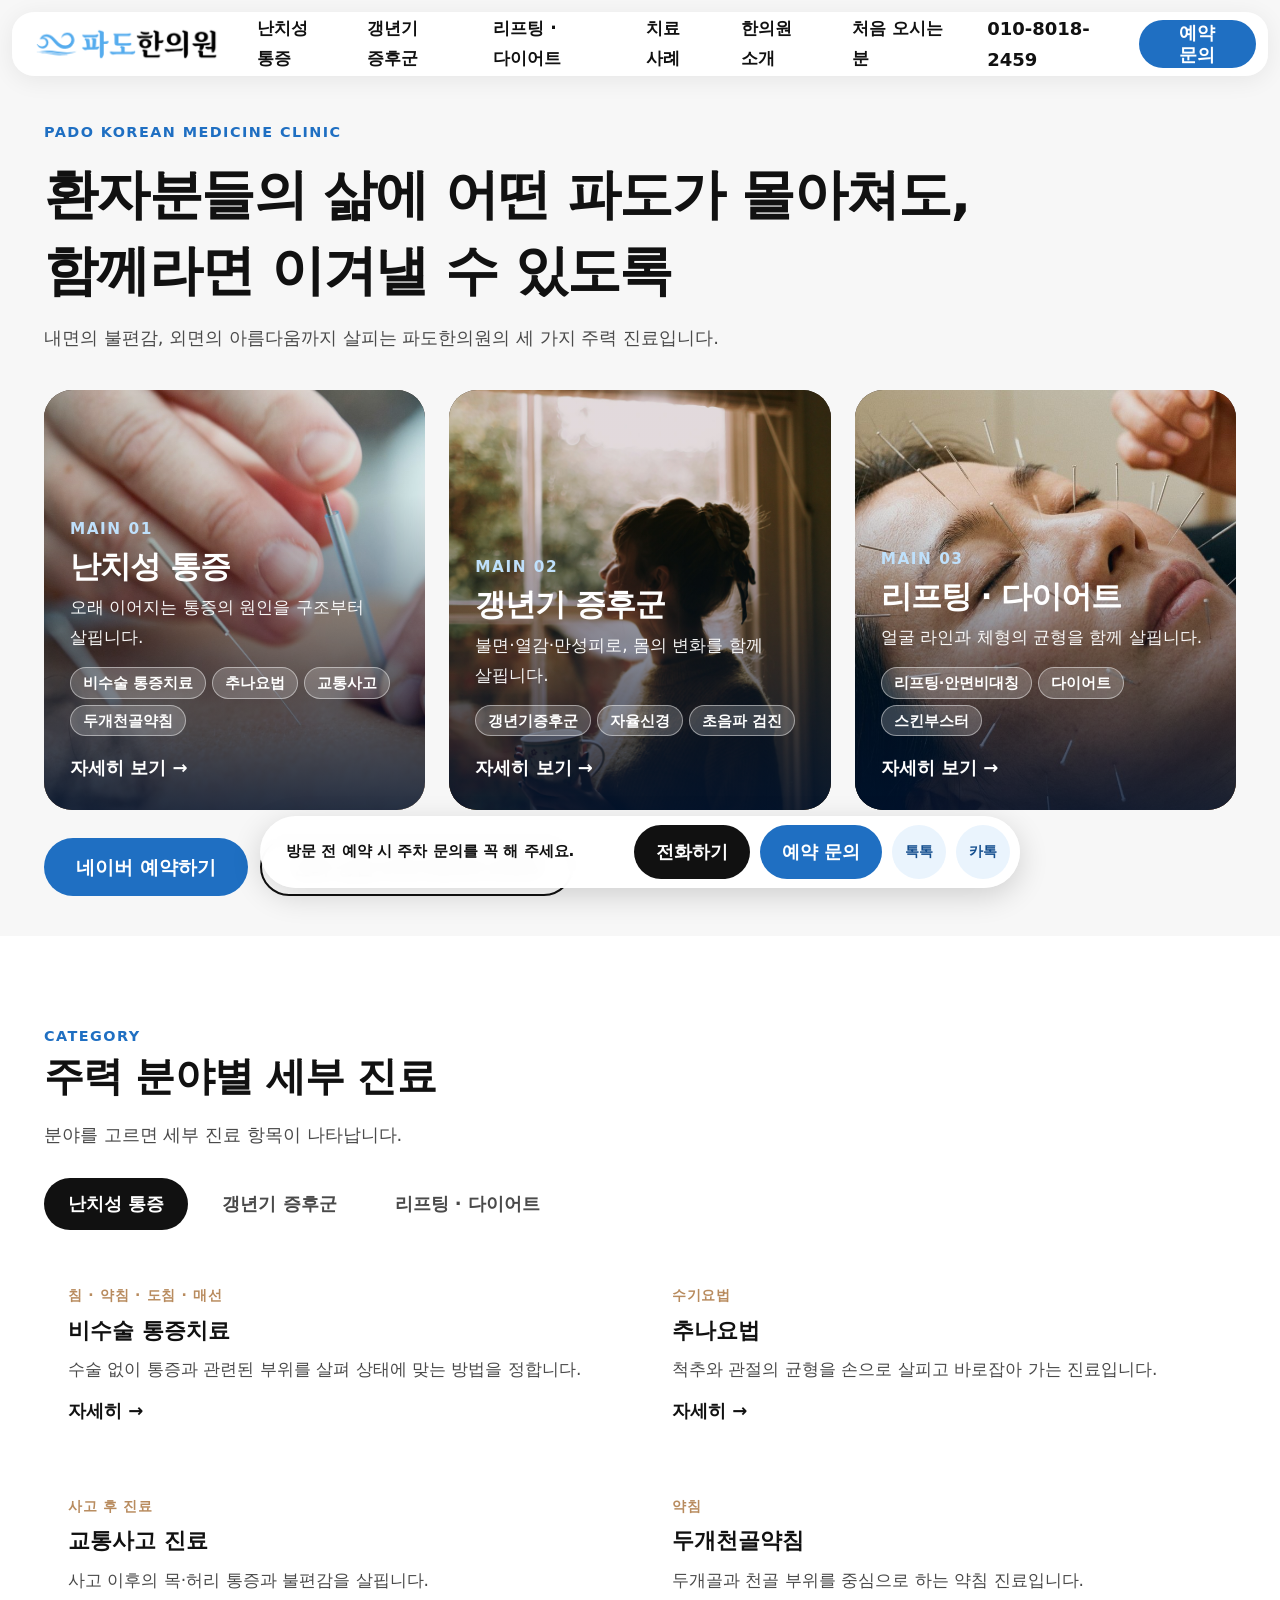
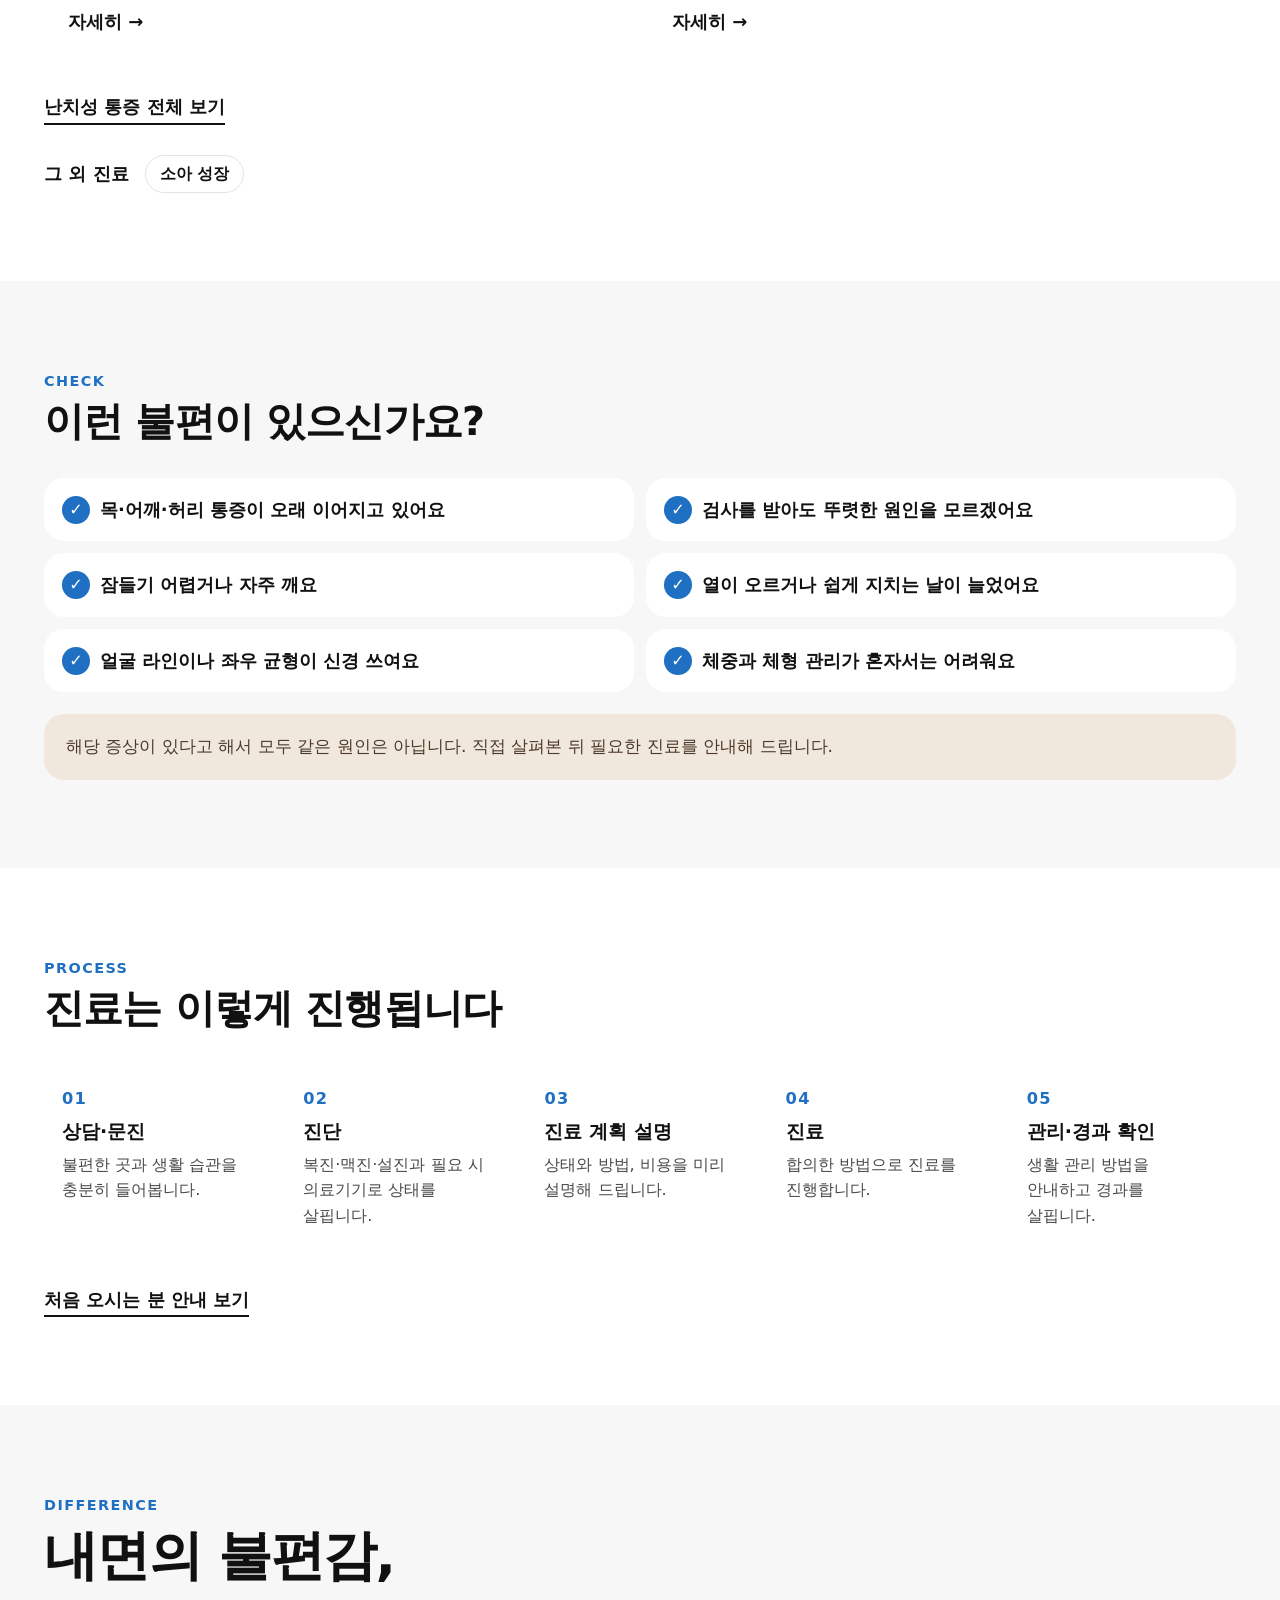
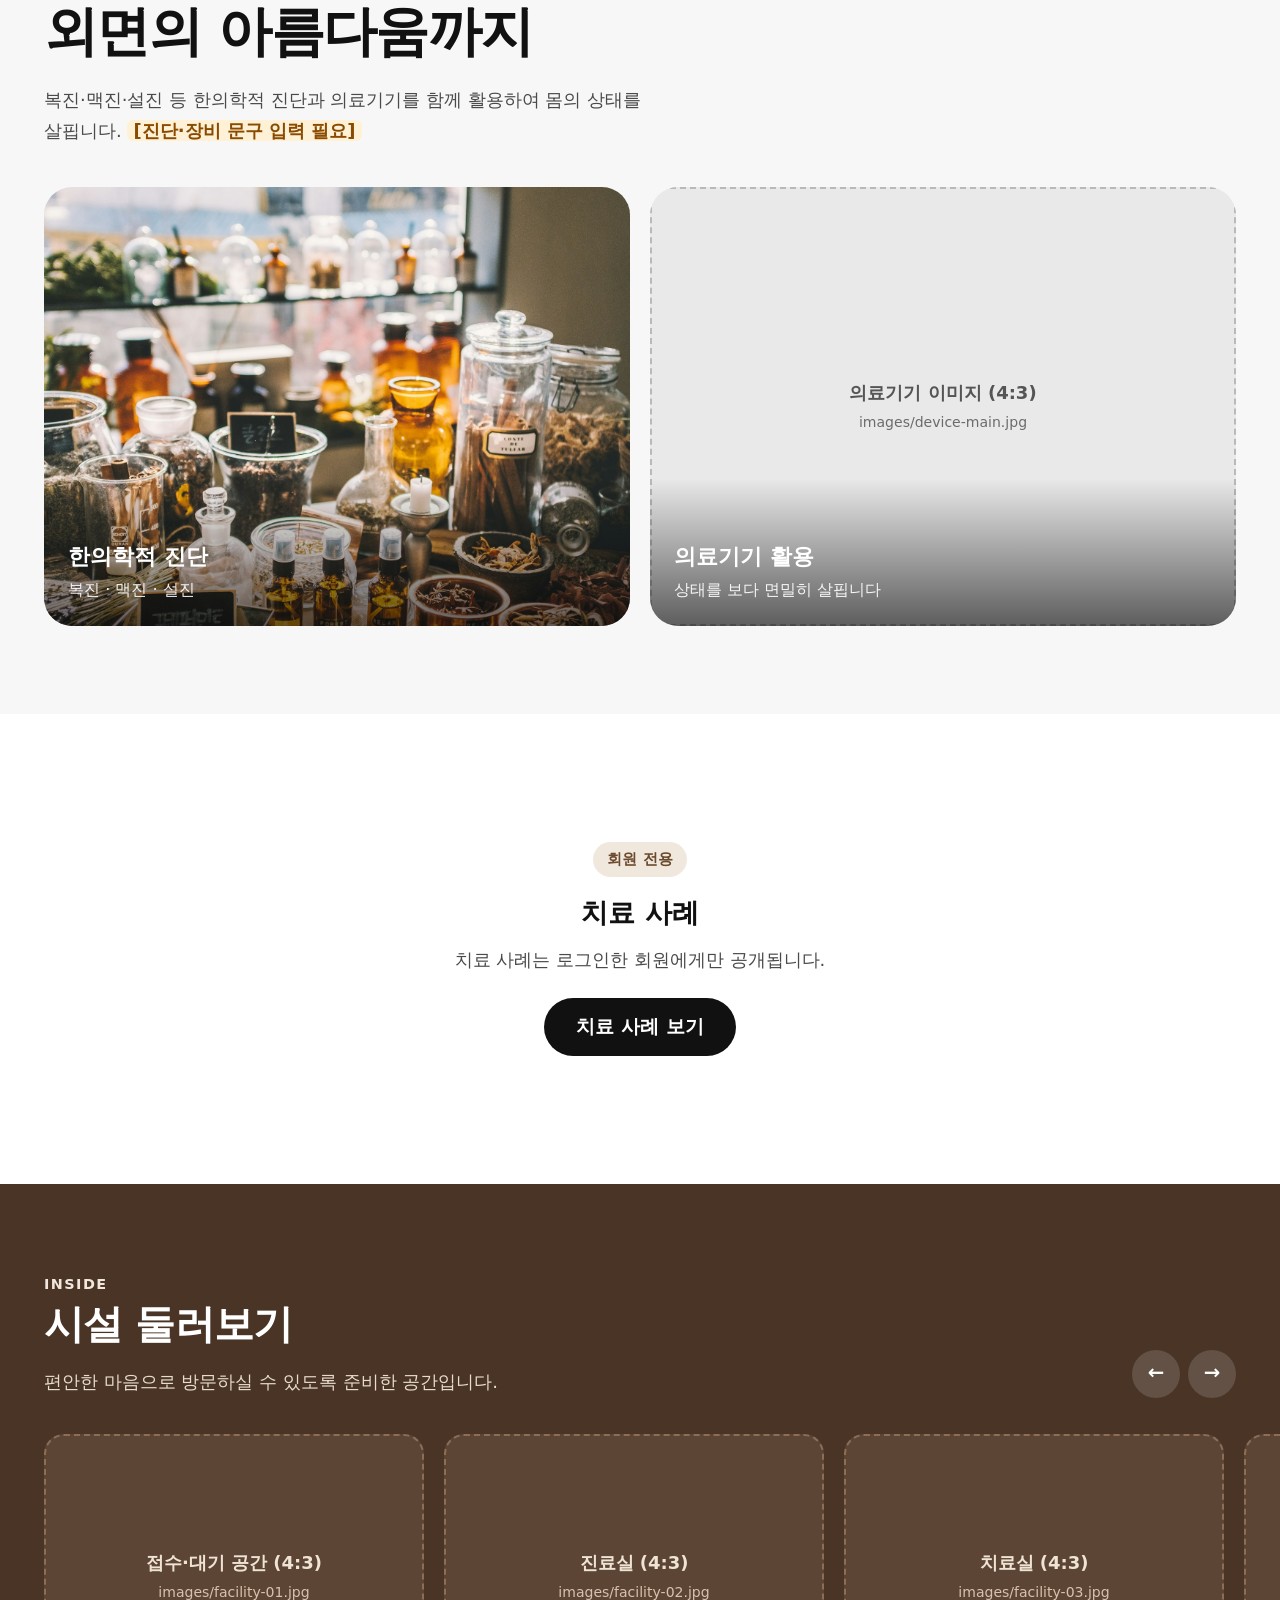
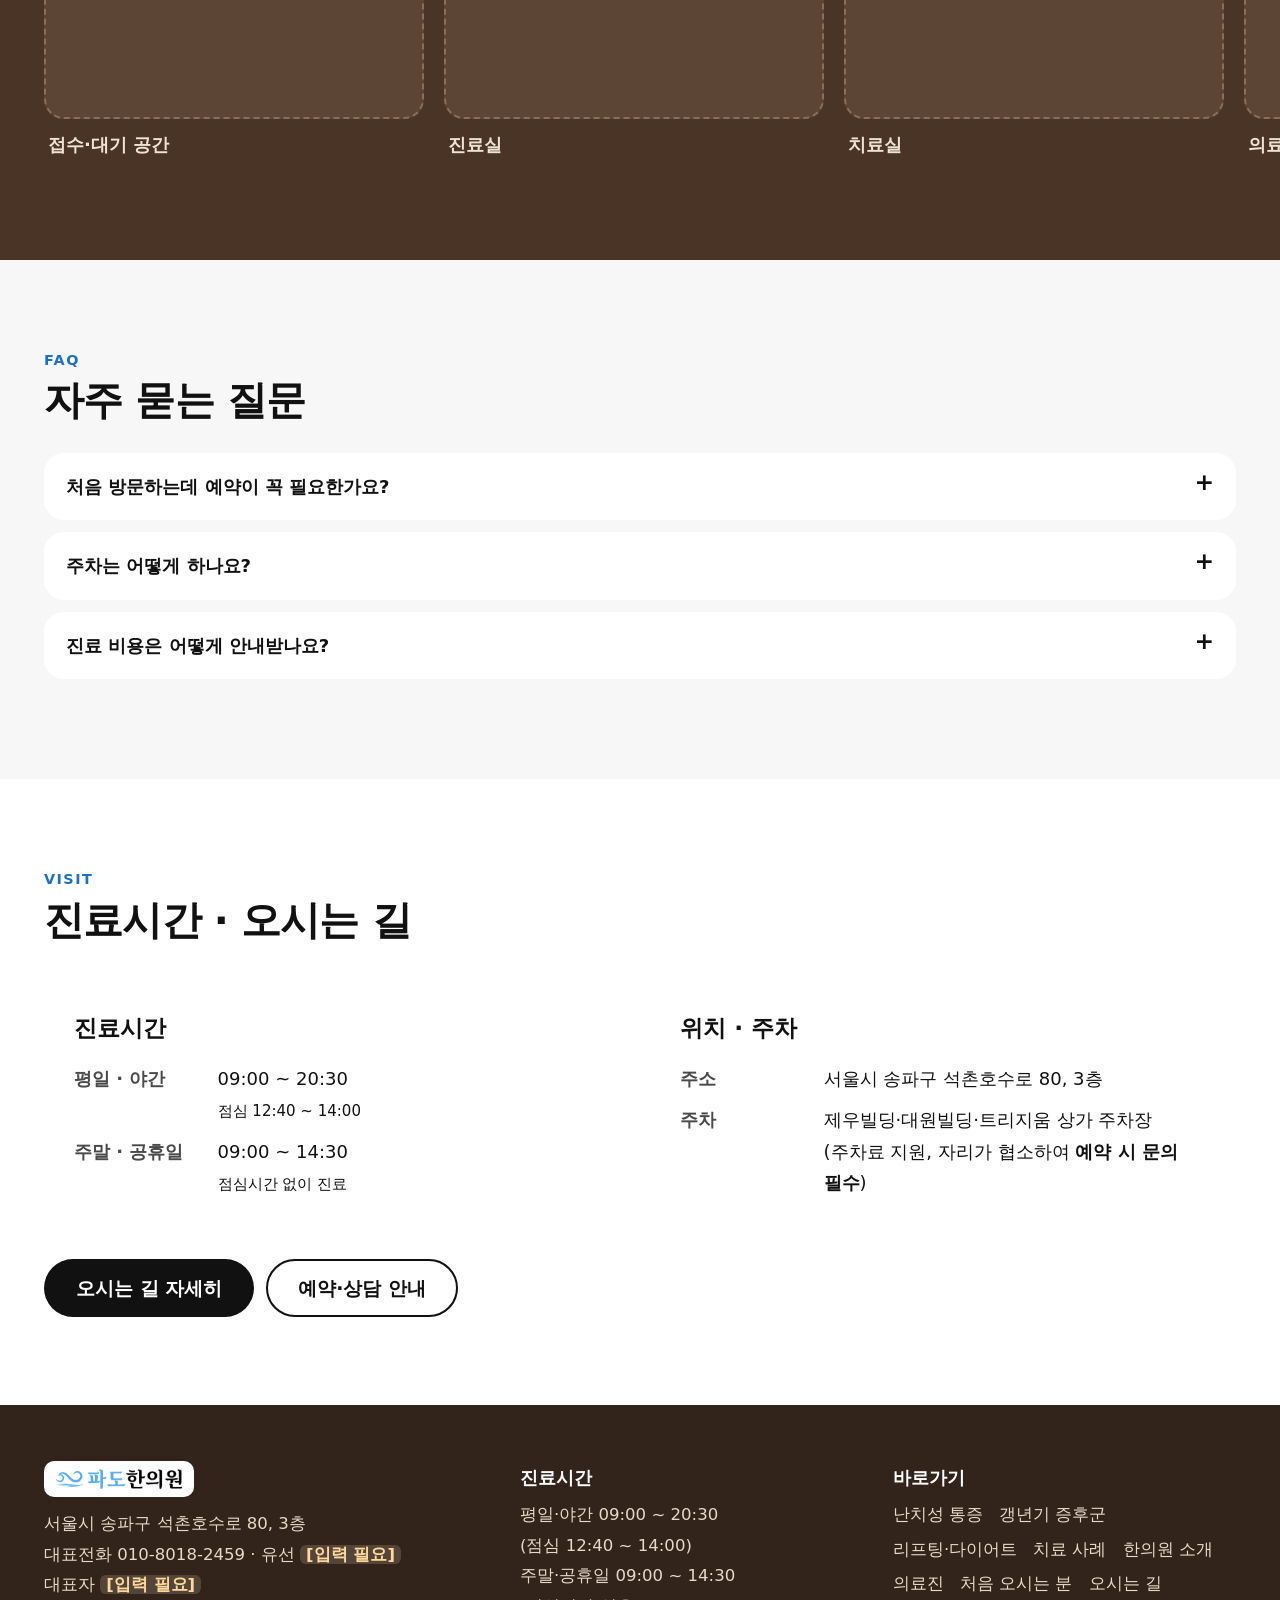
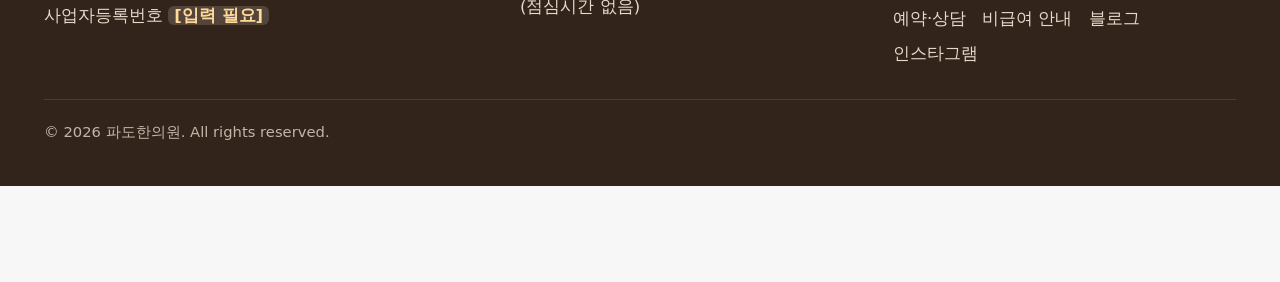
==== commit 1bb74965: "feat: 3대 주력 프로그램 중심 개편, 회원 전용 치료 사례 페이지, 이미지 가져오기 도구 추가 - 랜딩을 난치성 통증 / 갱년기 증후군 / 리프팅·다이어트 3대 프로그램 중심" ====
--- a/index.html
+++ b/index.html
@@ -4,7 +4,7 @@
   <meta charset="utf-8">
   <meta name="viewport" content="width=device-width, initial-scale=1">
   <title>파도한의원 | 송파 석촌호수</title>
-  <meta name="description" content="파도한의원 — 내면의 불편감, 외면의 아름다움까지 살피는 한의원. 서울시 송파구 석촌호수로 80, 3층.">
+  <meta name="description" content="파도한의원 — 난치성 통증, 갱년기 증후군, 리프팅·다이어트를 살피는 한의원. 서울시 송파구 석촌호수로 80, 3층.">
   <link rel="icon" href="images/favicon.png" type="image/png">
   <link rel="stylesheet" href="css/style.css">
 </head>
@@ -13,137 +13,140 @@
 
 <main id="main">
 
-  <!-- 1. 히어로: 큰 제목 + 와이드 이미지 -->
-  <section class="hero">
+  <!-- 1. 히어로 + 3대 주력 프로그램 -->
+  <section class="hero" style="padding-bottom:40px">
     <div class="wrap">
       <p class="kicker">PADO KOREAN MEDICINE CLINIC</p>
       <h1 class="h-xl hero__title">환자분들의 삶에 어떤 파도가 몰아쳐도,<br>함께라면 이겨낼 수 있도록</h1>
-      <p class="hero__sub">내면의 불편감, 외면의 아름다움까지 살피는 파도한의원입니다.</p>
-      <figure class="media hero__media" style="--r:16/9">
-        <img src="images/main-hero.jpg" alt="푸른 바다의 파도">
-        <figcaption class="media__ph">메인 대표 이미지 / 영상 (16:9)<small>images/main-hero.jpg</small></figcaption>
-        <span class="hero__shade"></span>
-        <div class="hero__actions">
-          <a class="pill pill--lg pill--blue" data-link="naverBooking" href="#">네이버 예약하기</a>
-          <a class="pill pill--lg pill--line" href="tel:01080182459">전화 상담 010-8018-2459</a>
-        </div>
-      </figure>
-    </div>
-  </section>
-
-  <!-- 2. 주력 프로그램 (가로 슬라이드) -->
-  <section class="section" style="padding-top:40px">
-    <div class="wrap head-row">
-      <div>
-        <p class="kicker">MAIN PROGRAMS</p>
-        <h2 class="h-lg">근본부터 살피는<br>주력 진료 프로그램</h2>
-      </div>
-      <div class="rail-nav" data-rail-for="rail-main">
-        <button class="rail-btn" type="button" data-dir="-1" aria-label="이전">←</button>
-        <button class="rail-btn" type="button" data-dir="1" aria-label="다음">→</button>
-      </div>
-    </div>
-    <div class="rail" id="rail-main">
-      <a class="pcard" href="treatments.html#t1">
-        <span class="pcard__tag">PROGRAM 01</span>
-        <h3 class="pcard__title">난치성 통증</h3>
-        <p class="pcard__text">침·약침·도침·매선 등 비수술 방식으로 통증을 살핍니다.</p>
-        <figure class="media"><img src="images/treat-01-pain.jpg" alt="침 치료 장면" loading="lazy"><figcaption class="media__ph">진료분야 이미지<small>images/treat-01-pain.jpg</small></figcaption></figure>
-        <span class="pcard__go" aria-hidden="true">→</span>
-      </a>
-      <a class="pcard" href="treatments.html#t4">
-        <span class="pcard__tag">PROGRAM 02</span>
-        <h3 class="pcard__title">갱년기 증후군</h3>
-        <p class="pcard__text">불면·열감·만성피로 등 갱년기의 불편감을 살핍니다.</p>
-        <figure class="media"><img src="images/treat-04-menopause.jpg" alt="창가에서 차를 마시는 여성" loading="lazy"><figcaption class="media__ph">진료분야 이미지<small>images/treat-04-menopause.jpg</small></figcaption></figure>
-        <span class="pcard__go" aria-hidden="true">→</span>
-      </a>
-      <a class="pcard" href="treatments.html#t6">
-        <span class="pcard__tag">PROGRAM 03</span>
-        <h3 class="pcard__title">다이어트 · 리프팅</h3>
-        <p class="pcard__text">체형과 얼굴 라인의 균형을 함께 살핍니다.</p>
-        <figure class="media"><img src="images/treat-06-diet.jpg" alt="줄자와 사과" loading="lazy"><figcaption class="media__ph">진료분야 이미지<small>images/treat-06-diet.jpg</small></figcaption></figure>
-        <span class="pcard__go" aria-hidden="true">→</span>
-      </a>
-      <a class="pcard" href="treatments.html#t5">
-        <span class="pcard__tag">PROGRAM 04</span>
-        <h3 class="pcard__title">리프팅 · 안면비대칭</h3>
-        <p class="pcard__text">온다·매선·정안침 등으로 얼굴 라인을 살핍니다.</p>
-        <figure class="media"><img src="images/treat-05-lifting.jpg" alt="얼굴 피부 관리 장면" loading="lazy"><figcaption class="media__ph">진료분야 이미지<small>images/treat-05-lifting.jpg</small></figcaption></figure>
-        <span class="pcard__go" aria-hidden="true">→</span>
-      </a>
-    </div>
-  </section>
-
-  <!-- 3. 진료 라인업 (필터 + 리스트) -->
-  <section class="section section--white" id="lineup">
-    <div class="wrap">
-      <p class="kicker">TREATMENT LINE-UP</p>
-      <h2 class="h-lg">진료 라인업</h2>
-      <p class="lead">궁금한 분야를 골라 보세요.</p>
-      <div class="filter" style="margin-top:26px" data-filter-bar role="group" aria-label="진료 분야 선택">
-        <button type="button" data-filter="all" aria-pressed="true">전체</button>
-        <button type="button" data-filter="pain" aria-pressed="false">통증·근골격</button>
-        <button type="button" data-filter="women" aria-pressed="false">갱년기·신경</button>
-        <button type="button" data-filter="beauty" aria-pressed="false">리프팅·체형</button>
-      </div>
-      <div class="list2">
-        <a class="row" data-cat="pain" href="treatments.html#t1">
-          <figure class="media"><img src="images/treat-01-pain.jpg" alt="" loading="lazy"><figcaption class="media__ph">이미지<small>treat-01</small></figcaption></figure>
-          <div><div class="row__tags"><span class="chip">통증</span></div><h3 class="row__title">비수술 통증치료</h3><p class="row__text">침·약침·도침·매선</p></div>
-          <span class="row__go" aria-hidden="true">→</span>
-        </a>
-        <a class="row" data-cat="pain" href="treatments.html#t2">
-          <figure class="media"><img src="images/treat-02-chuna.jpg" alt="" loading="lazy"><figcaption class="media__ph">이미지<small>treat-02</small></figcaption></figure>
-          <div><div class="row__tags"><span class="chip">통증</span><span class="chip">수기</span></div><h3 class="row__title">추나요법</h3><p class="row__text">척추·관절 균형을 살피는 수기요법</p></div>
-          <span class="row__go" aria-hidden="true">→</span>
-        </a>
-        <a class="row" data-cat="pain" href="treatments.html#t3">
-          <figure class="media"><img src="images/treat-03-traffic.jpg" alt="" loading="lazy"><figcaption class="media__ph">이미지<small>treat-03</small></figcaption></figure>
-          <div><div class="row__tags"><span class="chip">통증</span></div><h3 class="row__title">교통사고 진료</h3><p class="row__text">사고 이후의 불편감 진료</p></div>
-          <span class="row__go" aria-hidden="true">→</span>
-        </a>
-        <a class="row" data-cat="pain women" href="treatments.html#t8">
-          <figure class="media"><img src="images/treat-08-craniosacral.jpg" alt="" loading="lazy"><figcaption class="media__ph">이미지<small>treat-08</small></figcaption></figure>
-          <div><div class="row__tags"><span class="chip">약침</span></div><h3 class="row__title">두개천골약침</h3><p class="row__text">두개천골 부위 약침 진료</p></div>
-          <span class="row__go" aria-hidden="true">→</span>
-        </a>
-        <a class="row" data-cat="women" href="treatments.html#t4">
-          <figure class="media"><img src="images/treat-04-menopause.jpg" alt="" loading="lazy"><figcaption class="media__ph">이미지<small>treat-04</small></figcaption></figure>
-          <div><div class="row__tags"><span class="chip">갱년기</span></div><h3 class="row__title">갱년기증후군</h3><p class="row__text">불면·열감·만성피로</p></div>
-          <span class="row__go" aria-hidden="true">→</span>
-        </a>
-        <a class="row" data-cat="beauty" href="treatments.html#t5">
-          <figure class="media"><img src="images/treat-05-lifting.jpg" alt="" loading="lazy"><figcaption class="media__ph">이미지<small>treat-05</small></figcaption></figure>
-          <div><div class="row__tags"><span class="chip">리프팅</span></div><h3 class="row__title">리프팅 · 안면비대칭</h3><p class="row__text">온다·매선·정안침</p></div>
-          <span class="row__go" aria-hidden="true">→</span>
-        </a>
-        <a class="row" data-cat="beauty" href="treatments.html#t6">
-          <figure class="media"><img src="images/treat-06-diet.jpg" alt="" loading="lazy"><figcaption class="media__ph">이미지<small>treat-06</small></figcaption></figure>
-          <div><div class="row__tags"><span class="chip">체형</span></div><h3 class="row__title">다이어트</h3><p class="row__text">한약·지방분해주사</p></div>
-          <span class="row__go" aria-hidden="true">→</span>
-        </a>
-        <a class="row" data-cat="beauty" href="treatments.html#t7">
-          <figure class="media"><img src="images/treat-07-skinbooster.jpg" alt="" loading="lazy"><figcaption class="media__ph">이미지<small>treat-07</small></figcaption></figure>
-          <div><div class="row__tags"><span class="chip">피부</span></div><h3 class="row__title">스킨부스터</h3><p class="row__text">연어 약침</p></div>
-          <span class="row__go" aria-hidden="true">→</span>
-        </a>
-      </div>
-      <div class="etc">
-        <strong>그 외 진료</strong>
-        <span class="chip">자율신경 (불면·이명)</span>
-        <span class="chip">초음파 검진</span>
-        <span class="chip">소아 성장</span>
-      </div>
-    </div>
-  </section>
-
-  <!-- 4. 철학: 제목 + 큰 이미지 타일 2개 -->
+      <p class="hero__sub">내면의 불편감, 외면의 아름다움까지 살피는 파도한의원의 세 가지 주력 진료입니다.</p>
+
+      <div class="progs">
+        <a class="prog" href="pain.html">
+          <figure class="media"><img src="images/treat-01-pain.jpg" alt="침 치료 장면"><figcaption class="media__ph">주력 프로그램 이미지<small>images/treat-01-pain.jpg</small></figcaption></figure>
+          <span class="prog__shade"></span>
+          <div class="prog__body">
+            <p class="prog__no">MAIN 01</p>
+            <h2 class="prog__title">난치성 통증</h2>
+            <p class="prog__desc">오래 이어지는 통증의 원인을 구조부터 살핍니다.</p>
+            <div class="prog__chips"><span>비수술 통증치료</span><span>추나요법</span><span>교통사고</span><span>두개천골약침</span></div>
+            <span class="prog__go">자세히 보기 →</span>
+          </div>
+        </a>
+        <a class="prog" href="menopause.html">
+          <figure class="media"><img src="images/treat-04-menopause.jpg" alt="창가에서 차를 마시는 여성"><figcaption class="media__ph">주력 프로그램 이미지<small>images/treat-04-menopause.jpg</small></figcaption></figure>
+          <span class="prog__shade"></span>
+          <div class="prog__body">
+            <p class="prog__no">MAIN 02</p>
+            <h2 class="prog__title">갱년기 증후군</h2>
+            <p class="prog__desc">불면·열감·만성피로, 몸의 변화를 함께 살핍니다.</p>
+            <div class="prog__chips"><span>갱년기증후군</span><span>자율신경</span><span>초음파 검진</span></div>
+            <span class="prog__go">자세히 보기 →</span>
+          </div>
+        </a>
+        <a class="prog" href="beauty.html">
+          <figure class="media"><img src="images/treat-05-lifting.jpg" alt="얼굴 침 치료 장면"><figcaption class="media__ph">주력 프로그램 이미지<small>images/treat-05-lifting.jpg</small></figcaption></figure>
+          <span class="prog__shade"></span>
+          <div class="prog__body">
+            <p class="prog__no">MAIN 03</p>
+            <h2 class="prog__title">리프팅 · 다이어트</h2>
+            <p class="prog__desc">얼굴 라인과 체형의 균형을 함께 살핍니다.</p>
+            <div class="prog__chips"><span>리프팅·안면비대칭</span><span>다이어트</span><span>스킨부스터</span></div>
+            <span class="prog__go">자세히 보기 →</span>
+          </div>
+        </a>
+      </div>
+
+      <div class="btn-row" style="display:flex;flex-wrap:wrap;gap:12px;margin-top:28px">
+        <a class="pill pill--lg pill--blue" data-link="naverBooking" href="#">네이버 예약하기</a>
+        <a class="pill pill--lg pill--line" href="tel:01080182459">전화 상담 010-8018-2459</a>
+      </div>
+    </div>
+  </section>
+
+  <!-- 2. 카테고리별 세부 진료 (탭) -->
+  <section class="section section--white" id="categories">
+    <div class="wrap" data-tabs>
+      <p class="kicker">CATEGORY</p>
+      <h2 class="h-lg">주력 분야별 세부 진료</h2>
+      <p class="lead">분야를 고르면 세부 진료 항목이 나타납니다.</p>
+
+      <div class="tabs" role="tablist" aria-label="주력 진료 분야">
+        <button type="button" role="tab" id="tab-pain" aria-controls="panel-pain" aria-selected="true">난치성 통증</button>
+        <button type="button" role="tab" id="tab-meno" aria-controls="panel-meno" aria-selected="false">갱년기 증후군</button>
+        <button type="button" role="tab" id="tab-beauty" aria-controls="panel-beauty" aria-selected="false">리프팅 · 다이어트</button>
+      </div>
+
+      <div class="panel" id="panel-pain" role="tabpanel" aria-labelledby="tab-pain">
+        <div class="subgrid">
+          <a class="subcard" href="treatments.html#t1"><span class="subcard__tag">침 · 약침 · 도침 · 매선</span><h3>비수술 통증치료</h3><p>수술 없이 통증과 관련된 부위를 살펴 상태에 맞는 방법을 정합니다.</p><span class="subcard__go">자세히 →</span></a>
+          <a class="subcard" href="treatments.html#t2"><span class="subcard__tag">수기요법</span><h3>추나요법</h3><p>척추와 관절의 균형을 손으로 살피고 바로잡아 가는 진료입니다.</p><span class="subcard__go">자세히 →</span></a>
+          <a class="subcard" href="treatments.html#t3"><span class="subcard__tag">사고 후 진료</span><h3>교통사고 진료</h3><p>사고 이후의 목·허리 통증과 불편감을 살핍니다.</p><span class="subcard__go">자세히 →</span></a>
+          <a class="subcard" href="treatments.html#t8"><span class="subcard__tag">약침</span><h3>두개천골약침</h3><p>두개골과 천골 부위를 중심으로 하는 약침 진료입니다.</p><span class="subcard__go">자세히 →</span></a>
+        </div>
+        <p class="panel__more"><a class="textlink" href="pain.html">난치성 통증 전체 보기</a></p>
+      </div>
+
+      <div class="panel" id="panel-meno" role="tabpanel" aria-labelledby="tab-meno">
+        <div class="subgrid subgrid--3">
+          <a class="subcard" href="treatments.html#t4"><span class="subcard__tag">불면 · 열감 · 만성피로</span><h3>갱년기증후군</h3><p>갱년기에 나타나는 다양한 변화를 살피고 생활 전반을 함께 돌봅니다.</p><span class="subcard__go">자세히 →</span></a>
+          <a class="subcard" href="treatments.html#etc"><span class="subcard__tag">불면 · 이명</span><h3>자율신경</h3><p>잠, 이명 등 신경계와 관련된 불편감을 살핍니다.</p><span class="subcard__go">자세히 →</span></a>
+          <a class="subcard" href="treatments.html#etc"><span class="subcard__tag">검진</span><h3>초음파 검진</h3><p>필요한 경우 초음파로 상태를 확인합니다.</p><span class="subcard__go">자세히 →</span></a>
+        </div>
+        <p class="panel__more"><a class="textlink" href="menopause.html">갱년기 증후군 전체 보기</a></p>
+      </div>
+
+      <div class="panel" id="panel-beauty" role="tabpanel" aria-labelledby="tab-beauty">
+        <div class="subgrid subgrid--3">
+          <a class="subcard" href="treatments.html#t5"><span class="subcard__tag">온다 · 매선 · 정안침</span><h3>리프팅 · 안면비대칭</h3><p>얼굴 라인과 좌우 균형을 살펴 방법을 정합니다.</p><span class="subcard__go">자세히 →</span></a>
+          <a class="subcard" href="treatments.html#t6"><span class="subcard__tag">한약 · 지방분해주사</span><h3>다이어트</h3><p>체중과 체형 상태를 살피고 생활습관을 함께 상담합니다.</p><span class="subcard__go">자세히 →</span></a>
+          <a class="subcard" href="treatments.html#t7"><span class="subcard__tag">연어 약침</span><h3>스킨부스터</h3><p>연어 약침을 활용해 피부 상태를 살피는 진료입니다.</p><span class="subcard__go">자세히 →</span></a>
+        </div>
+        <p class="panel__more"><a class="textlink" href="beauty.html">리프팅·다이어트 전체 보기</a></p>
+      </div>
+
+      <p class="etc" style="margin-top:30px"><strong>그 외 진료</strong> <span class="chip">소아 성장</span></p>
+    </div>
+  </section>
+
+  <!-- 3. 이런 분께 -->
   <section class="section">
     <div class="wrap">
-      <p class="kicker">PHILOSOPHY</p>
+      <p class="kicker">CHECK</p>
+      <h2 class="h-lg">이런 불편이 있으신가요?</h2>
+      <ul class="checks" style="margin-top:28px">
+        <li>목·어깨·허리 통증이 오래 이어지고 있어요</li>
+        <li>검사를 받아도 뚜렷한 원인을 모르겠어요</li>
+        <li>잠들기 어렵거나 자주 깨요</li>
+        <li>열이 오르거나 쉽게 지치는 날이 늘었어요</li>
+        <li>얼굴 라인이나 좌우 균형이 신경 쓰여요</li>
+        <li>체중과 체형 관리가 혼자서는 어려워요</li>
+      </ul>
+      <p class="notice" style="margin-top:22px">해당 증상이 있다고 해서 모두 같은 원인은 아닙니다. 직접 살펴본 뒤 필요한 진료를 안내해 드립니다.</p>
+    </div>
+  </section>
+
+  <!-- 4. 진료 과정 5단계 -->
+  <section class="section section--white">
+    <div class="wrap">
+      <p class="kicker">PROCESS</p>
+      <h2 class="h-lg" style="margin-bottom:28px">진료는 이렇게 진행됩니다</h2>
+      <ol class="flow" style="padding:0;list-style:none">
+        <li><h3>상담·문진</h3><p>불편한 곳과 생활 습관을 충분히 들어봅니다.</p></li>
+        <li><h3>진단</h3><p>복진·맥진·설진과 필요 시 의료기기로 상태를 살핍니다.</p></li>
+        <li><h3>진료 계획 설명</h3><p>상태와 방법, 비용을 미리 설명해 드립니다.</p></li>
+        <li><h3>진료</h3><p>합의한 방법으로 진료를 진행합니다.</p></li>
+        <li><h3>관리·경과 확인</h3><p>생활 관리 방법을 안내하고 경과를 살핍니다.</p></li>
+      </ol>
+      <p style="margin-top:22px"><a class="textlink" href="guide.html">처음 오시는 분 안내 보기</a></p>
+    </div>
+  </section>
+
+  <!-- 5. 한의학적 진단 (타일) -->
+  <section class="section">
+    <div class="wrap">
+      <p class="kicker">DIFFERENCE</p>
       <h2 class="h-xl">내면의 불편감,<br>외면의 아름다움까지</h2>
-      <p class="lead" style="max-width:640px">몸속의 불편함과 겉으로 드러나는 모습은 서로 이어져 있다고 봅니다. 파도한의원은 두 가지를 함께 살피는 공간입니다. <span class="todo">[콘셉트 문구 입력 필요]</span></p>
+      <p class="lead" style="max-width:640px">복진·맥진·설진 등 한의학적 진단과 의료기기를 함께 활용하여 몸의 상태를 살핍니다. <span class="todo">[진단·장비 문구 입력 필요]</span></p>
       <div class="tiles2">
         <a class="tile2" href="about.html#difference">
           <figure class="media"><img src="images/diagnosis-herbs.jpg" alt="한약재가 놓인 선반" loading="lazy"><figcaption class="media__ph">한의학적 진단 이미지 (4:3)<small>images/diagnosis-herbs.jpg</small></figcaption></figure>
@@ -157,45 +160,19 @@
     </div>
   </section>
 
-  <!-- 5. 와이드 이미지 띠 + 설명 -->
+  <!-- 6. 치료 사례 (회원 전용 안내) -->
   <section class="section section--white">
     <div class="wrap">
-      <div class="band">
-        <figure class="media" style="--r:21/8"><img src="images/band-wide.jpg" alt="" loading="lazy"><figcaption class="media__ph">와이드 이미지 (21:8)<small>images/band-wide.jpg</small></figcaption></figure>
-      </div>
-      <div class="proof">
-        <h2 class="h-lg">한의학적 진단과<br>의료기기를 함께</h2>
-        <div>
-          <p>복진·맥진·설진 등 한의학적 진단과 의료기기를 함께 활용하여 몸의 상태를 살핍니다.</p>
-          <p class="todo" style="display:inline-block;margin-top:10px">[진단·장비 상세 설명 입력 필요]</p><br>
-          <a class="textlink" href="about.html#difference">진료 방식 자세히 보기</a>
-        </div>
-      </div>
-    </div>
-  </section>
-
-  <!-- 6. 소개 영상 (큰 이미지) -->
-  <section class="section">
-    <div class="wrap">
-      <figure class="media" style="--r:16/9;border-radius:var(--r-lg)" data-video="images/intro-video.mp4">
-        <img src="images/intro-video-poster.jpg" alt="소개 영상">
-        <figcaption class="media__ph">소개 영상 (16:9)<small>images/intro-video.mp4 · 대표 이미지 images/intro-video-poster.jpg</small></figcaption>
-      </figure>
-    </div>
-  </section>
-
-  <!-- 7. 숫자 -->
-  <section class="section section--white" style="padding:64px 0">
-    <div class="wrap">
-      <div class="stats">
-        <div><p class="stat__num">3</p><p class="stat__label">주력 진료 분야</p></div>
-        <div><p class="stat__num">8</p><p class="stat__label">진료 항목</p></div>
-        <div><p class="stat__num">3</p><p class="stat__label">원장진</p></div>
-      </div>
-    </div>
-  </section>
-
-  <!-- 8. 원내 둘러보기 (월넛) -->
+      <div class="lock">
+        <span class="lock__badge">회원 전용</span>
+        <h2>치료 사례</h2>
+        <p>치료 사례는 로그인한 회원에게만 공개됩니다.</p>
+        <div class="btns"><a class="pill pill--lg pill--black" href="cases.html">치료 사례 보기</a></div>
+      </div>
+    </div>
+  </section>
+
+  <!-- 7. 원내 둘러보기 (월넛) -->
   <section class="section section--walnut">
     <div class="wrap head-row">
       <div>
@@ -216,8 +193,21 @@
     </div>
   </section>
 
-  <!-- 9. 진료시간 · 오시는 길 -->
+  <!-- 8. FAQ -->
   <section class="section">
+    <div class="wrap">
+      <p class="kicker">FAQ</p>
+      <h2 class="h-lg" style="margin-bottom:24px">자주 묻는 질문</h2>
+      <div class="faq">
+        <details><summary>처음 방문하는데 예약이 꼭 필요한가요?</summary><p>예약하시면 대기 시간을 줄일 수 있고, 주차 안내도 미리 받으실 수 있어 예약을 권해 드립니다.</p></details>
+        <details><summary>주차는 어떻게 하나요?</summary><p>제우빌딩·대원빌딩·트리지움 상가 주차장을 이용하실 수 있고 주차료를 지원합니다. 자리가 협소하니 예약 시 꼭 문의해 주세요.</p></details>
+        <details><summary>진료 비용은 어떻게 안내받나요?</summary><p>진료 전에 방법과 비용을 설명해 드립니다. 비급여 항목은 비급여 안내 페이지에서도 확인하실 수 있습니다.</p></details>
+      </div>
+    </div>
+  </section>
+
+  <!-- 9. 오시는 길 -->
+  <section class="section section--white">
     <div class="wrap">
       <p class="kicker">VISIT</p>
       <h2 class="h-lg" style="margin-bottom:28px">진료시간 · 오시는 길</h2>
--- a/css/style.css
+++ b/css/style.css
@@ -241,6 +241,77 @@
 .book__card .pill { margin-top: auto; }
 .notice { background: var(--wood-pale); border-radius: var(--r-md); padding: 18px 22px; color: #4d3a2a; font-size: .95rem; }
 
+/* ---------- 주력 프로그램 3종 (랜딩 핵심) ---------- */
+.progs { display: grid; gap: 20px; margin-top: 36px; }
+@media (min-width: 900px) { .progs { grid-template-columns: repeat(3, 1fr); gap: 24px; } }
+.prog { position: relative; display: block; border-radius: var(--r-lg); overflow: hidden; color: #fff; min-height: 420px; background: var(--walnut-d); }
+.prog .media { position: absolute; inset: 0; aspect-ratio: auto; border-radius: 0; height: 100%; }
+.prog .media.is-empty { background: #3b3b3b; border-color: #777; color: #ddd; }
+.prog__shade { position: absolute; inset: 0; background: linear-gradient(180deg, rgba(0, 0, 0, .05) 25%, rgba(0, 20, 50, .82)); }
+.prog__body { position: absolute; left: 0; right: 0; bottom: 0; padding: 28px 26px 26px; }
+.prog__no { font-weight: 800; letter-spacing: .1em; font-size: .85rem; color: #bfe0fb; }
+.prog__title { font-size: 1.7rem; font-weight: 800; letter-spacing: -.03em; line-height: 1.3; margin: 4px 0 6px; }
+.prog__desc { font-size: .95rem; opacity: .95; }
+.prog__chips { display: flex; flex-wrap: wrap; gap: 6px; margin-top: 14px; }
+.prog__chips span { background: rgba(255, 255, 255, .2); border: 1px solid rgba(255, 255, 255, .45); border-radius: 999px; padding: 2px 12px; font-size: .82rem; font-weight: 600; }
+.prog__go { margin-top: 16px; display: inline-flex; align-items: center; gap: 8px; font-weight: 800; }
+.prog:hover .prog__go { text-decoration: underline; }
+
+/* ---------- 카테고리 탭 ---------- */
+.tabs { display: flex; flex-wrap: wrap; gap: 10px; margin: 28px 0 24px; }
+.tabs button { min-height: 52px; padding: 0 24px; border-radius: 999px; border: 0; background: #fff; font-weight: 800; color: var(--ink-2); }
+.tabs button[aria-selected="true"] { background: var(--ink); color: #fff; }
+.panel[hidden] { display: none; }
+.subgrid { display: grid; gap: 16px; }
+@media (min-width: 700px) { .subgrid { grid-template-columns: 1fr 1fr; } }
+@media (min-width: 1000px) { .subgrid--3 { grid-template-columns: repeat(3, 1fr); } }
+.subcard { display: block; background: #fff; border-radius: var(--r-md); padding: 24px 24px 22px; transition: box-shadow .2s, transform .2s; }
+.subcard:hover { box-shadow: 0 10px 30px rgba(0, 0, 0, .09); transform: translateY(-2px); }
+.subcard__tag { font-size: .78rem; font-weight: 800; color: var(--wood); letter-spacing: .05em; }
+.subcard h3 { font-size: 1.2rem; font-weight: 800; margin: 2px 0 6px; }
+.subcard p { font-size: .95rem; color: var(--ink-2); }
+.subcard__go { display: inline-block; margin-top: 10px; font-weight: 800; }
+.panel__more { margin-top: 18px; }
+
+/* ---------- 체크리스트 ---------- */
+.checks { display: grid; gap: 12px; }
+@media (min-width: 760px) { .checks { grid-template-columns: 1fr 1fr; } }
+.checks li { background: #fff; border-radius: var(--r-md); padding: 16px 20px 16px 56px; position: relative; font-weight: 600; }
+.checks li::before { content: "✓"; position: absolute; left: 18px; top: 50%; transform: translateY(-50%); width: 28px; height: 28px; border-radius: 50%; background: var(--blue); color: #fff; display: grid; place-items: center; font-size: .9rem; font-weight: 800; }
+
+/* ---------- 진료 과정 단계 ---------- */
+.flow { display: grid; gap: 14px; counter-reset: step; }
+@media (min-width: 900px) { .flow { grid-template-columns: repeat(5, 1fr); } }
+.flow li { counter-increment: step; background: #fff; border-radius: var(--r-md); padding: 20px 18px; }
+.flow li::before { content: "0" counter(step); display: block; font-weight: 800; color: var(--blue); font-size: .9rem; letter-spacing: .08em; }
+.flow h3 { font-size: 1.05rem; font-weight: 800; margin: 2px 0 4px; }
+.flow p { font-size: .9rem; color: var(--ink-2); line-height: 1.55; }
+
+/* ---------- FAQ ---------- */
+.faq details { background: #fff; border-radius: var(--r-md); padding: 0 22px; margin-bottom: 12px; }
+.faq summary { cursor: pointer; padding: 18px 0; font-weight: 800; list-style: none; display: flex; justify-content: space-between; gap: 12px; }
+.faq summary::-webkit-details-marker { display: none; }
+.faq summary::after { content: "+"; font-size: 1.3rem; line-height: 1; }
+.faq details[open] summary::after { content: "−"; }
+.faq details p { padding: 0 0 18px; color: var(--ink-2); }
+
+/* ---------- 회원 전용 / 치료 사례 ---------- */
+.lock { background: #fff; border-radius: var(--r-lg); padding: 40px 28px; text-align: center; }
+.lock__badge { display: inline-block; background: var(--wood-pale); color: #6b4a2e; font-weight: 800; font-size: .85rem; padding: 4px 14px; border-radius: 999px; margin-bottom: 12px; }
+.lock h2 { font-size: 1.5rem; font-weight: 800; margin-bottom: 8px; }
+.lock p { color: var(--ink-2); max-width: 560px; margin: 0 auto; }
+.lock .btns { display: flex; flex-wrap: wrap; gap: 10px; justify-content: center; margin-top: 22px; }
+.cases { display: grid; gap: 22px; }
+@media (min-width: 900px) { .cases { grid-template-columns: 1fr 1fr; } }
+.case { background: #fff; border-radius: var(--r-lg); padding: 20px; }
+.case__pair { display: grid; grid-template-columns: 1fr 1fr; gap: 10px; }
+.case__pair .media { --r: 3 / 4; border-radius: 16px; }
+.case__pair figcaption { text-align: center; font-weight: 800; font-size: .85rem; margin-top: 6px; }
+.case dl { display: grid; grid-template-columns: 6.5em 1fr; gap: 6px 12px; margin: 16px 0 0; font-size: .92rem; }
+.case dt { color: var(--ink-2); font-weight: 700; }
+.case dd { margin: 0; }
+.case__warn { margin-top: 14px; font-size: .82rem; color: #6b4a2e; background: var(--wood-pale); border-radius: 10px; padding: 8px 12px; }
+
 /* ---------- 푸터 ---------- */
 .footer { background: var(--walnut-d); color: #e6d9ca; padding: 56px 0 40px; font-size: .92rem; line-height: 1.85; }
 .footer__grid { display: grid; gap: 30px; }
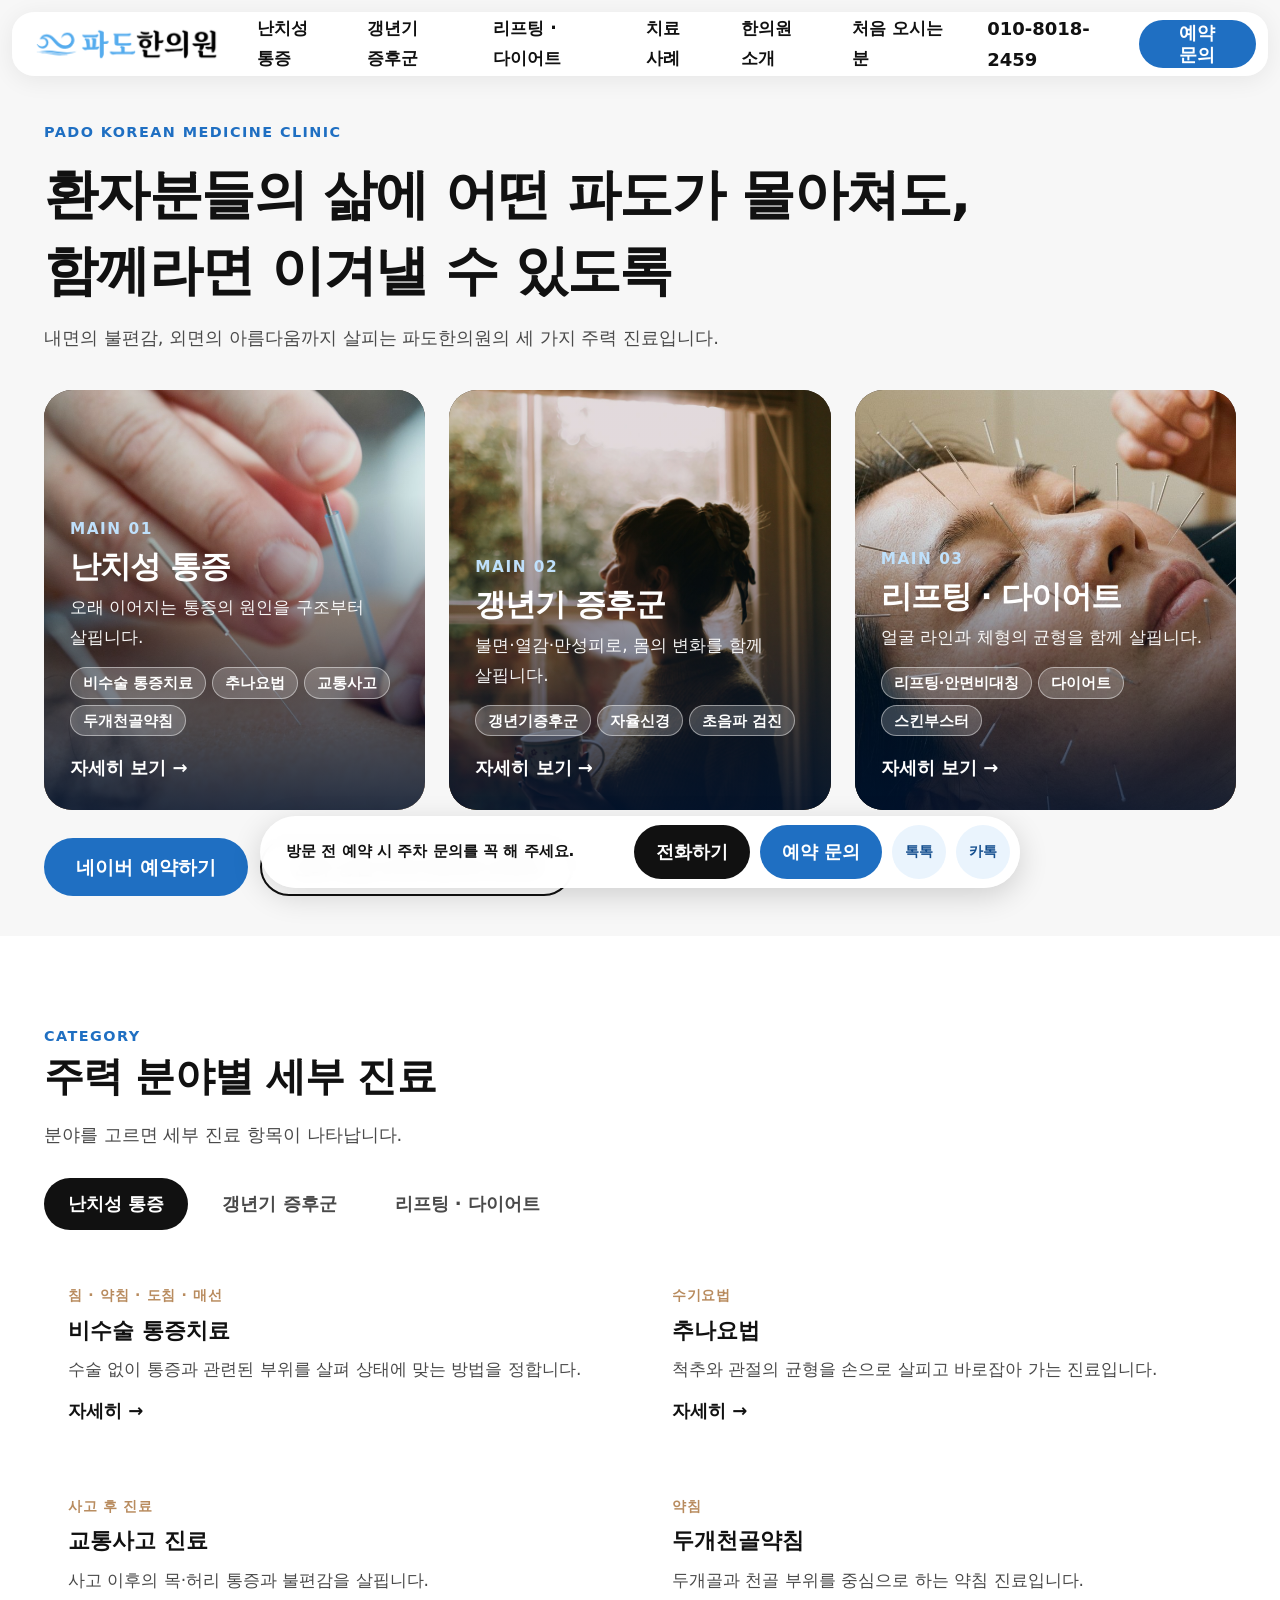
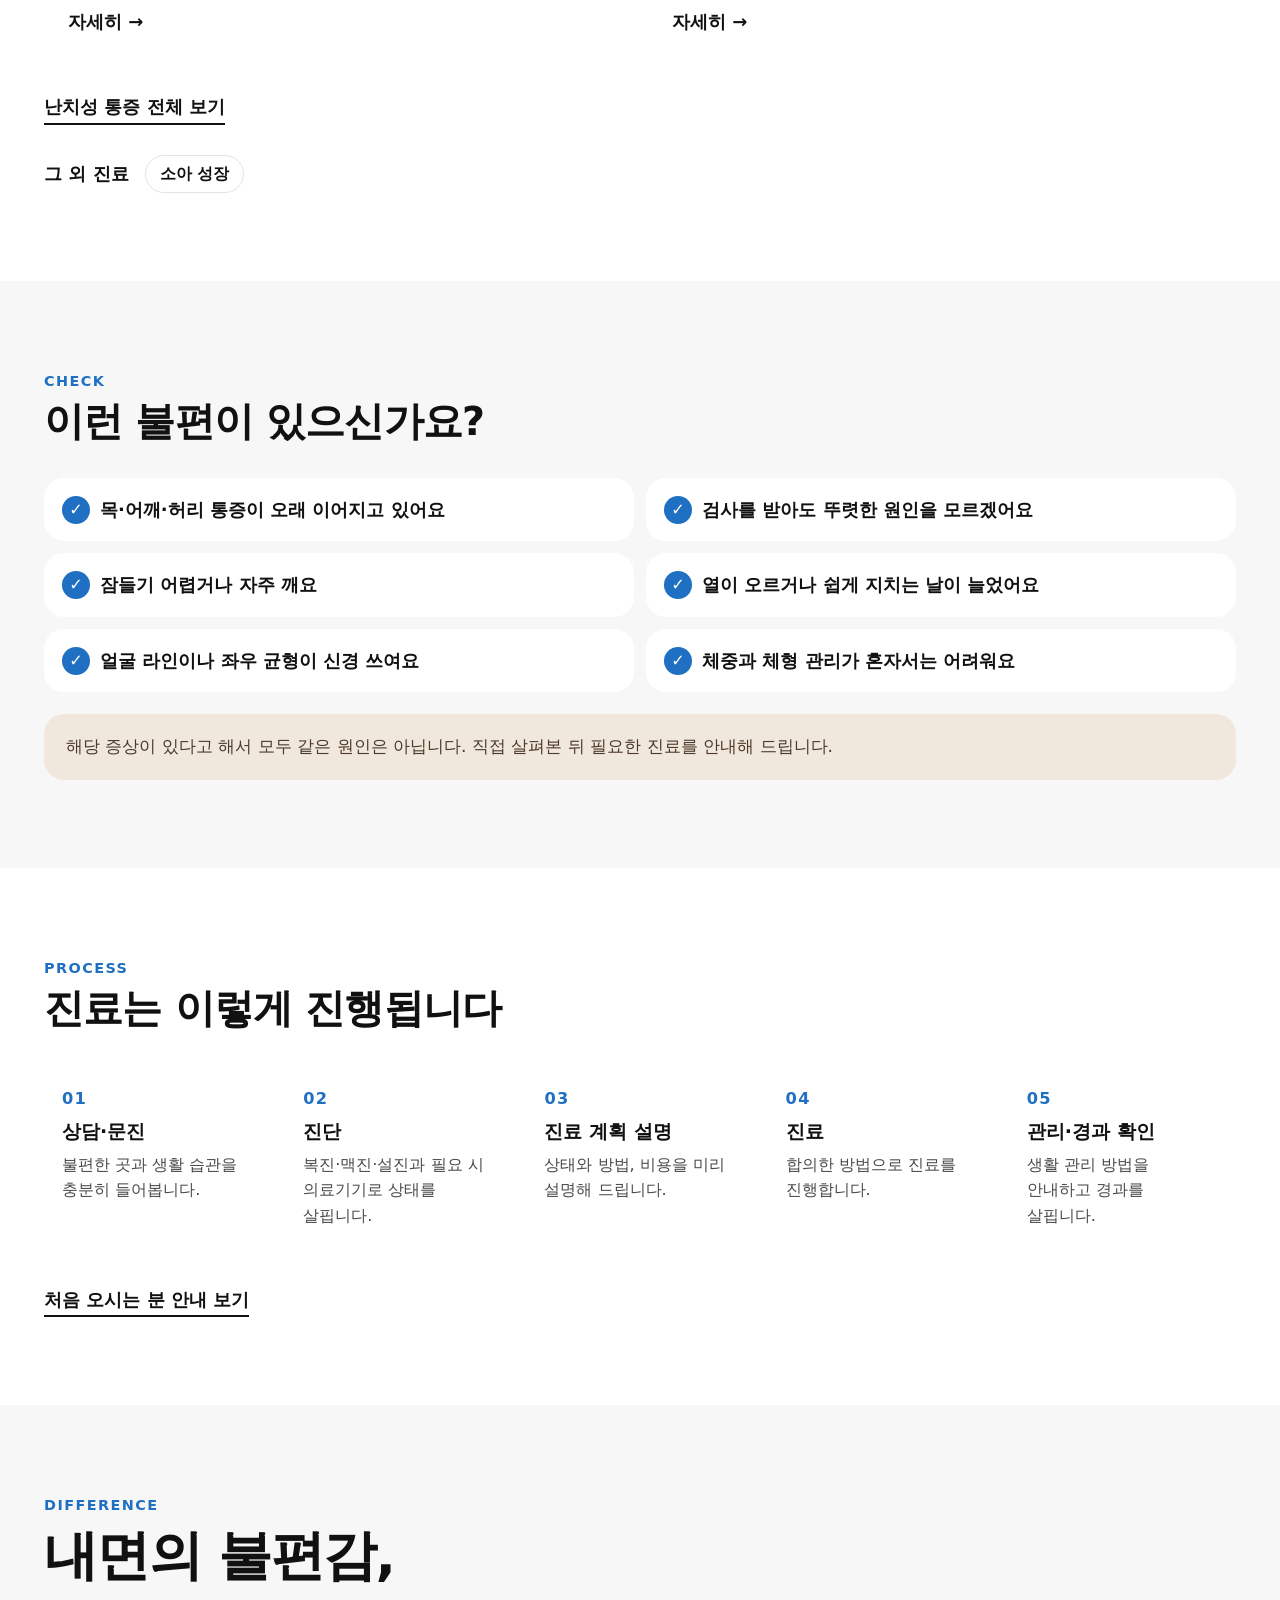
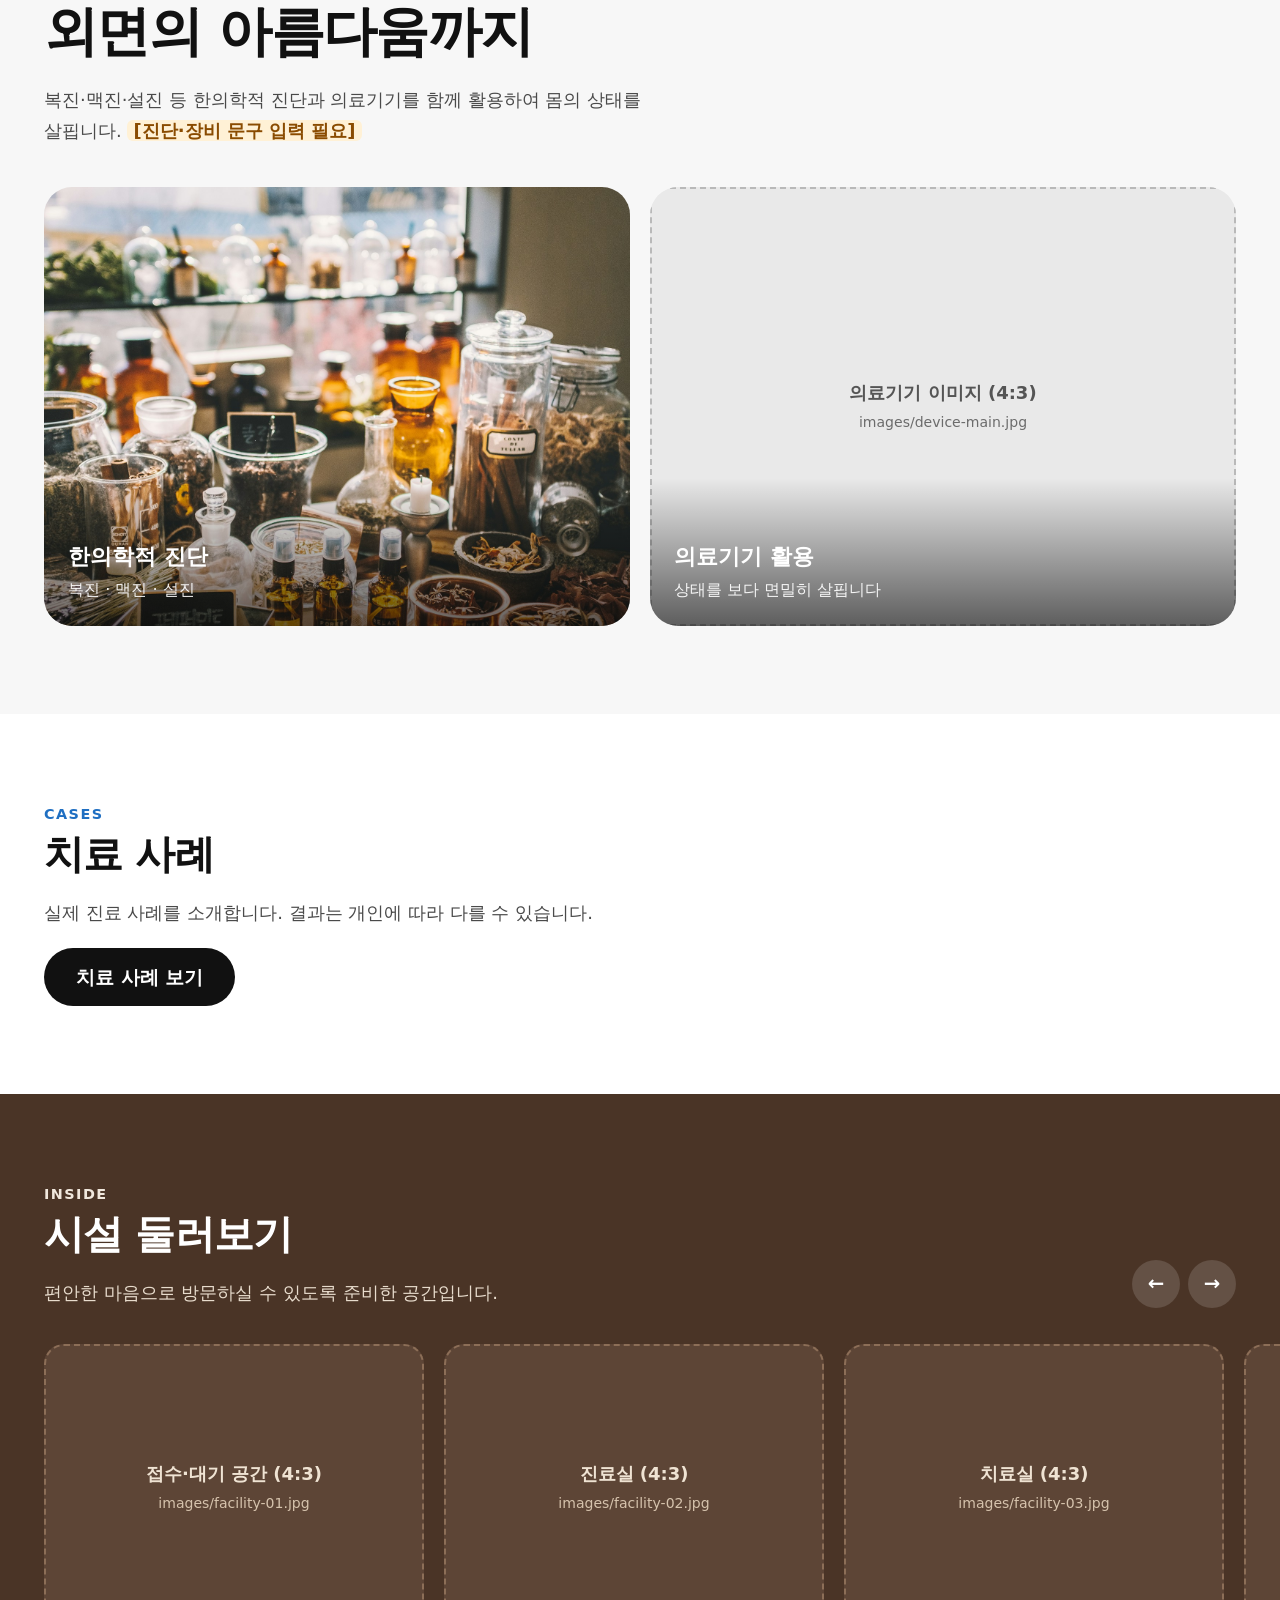
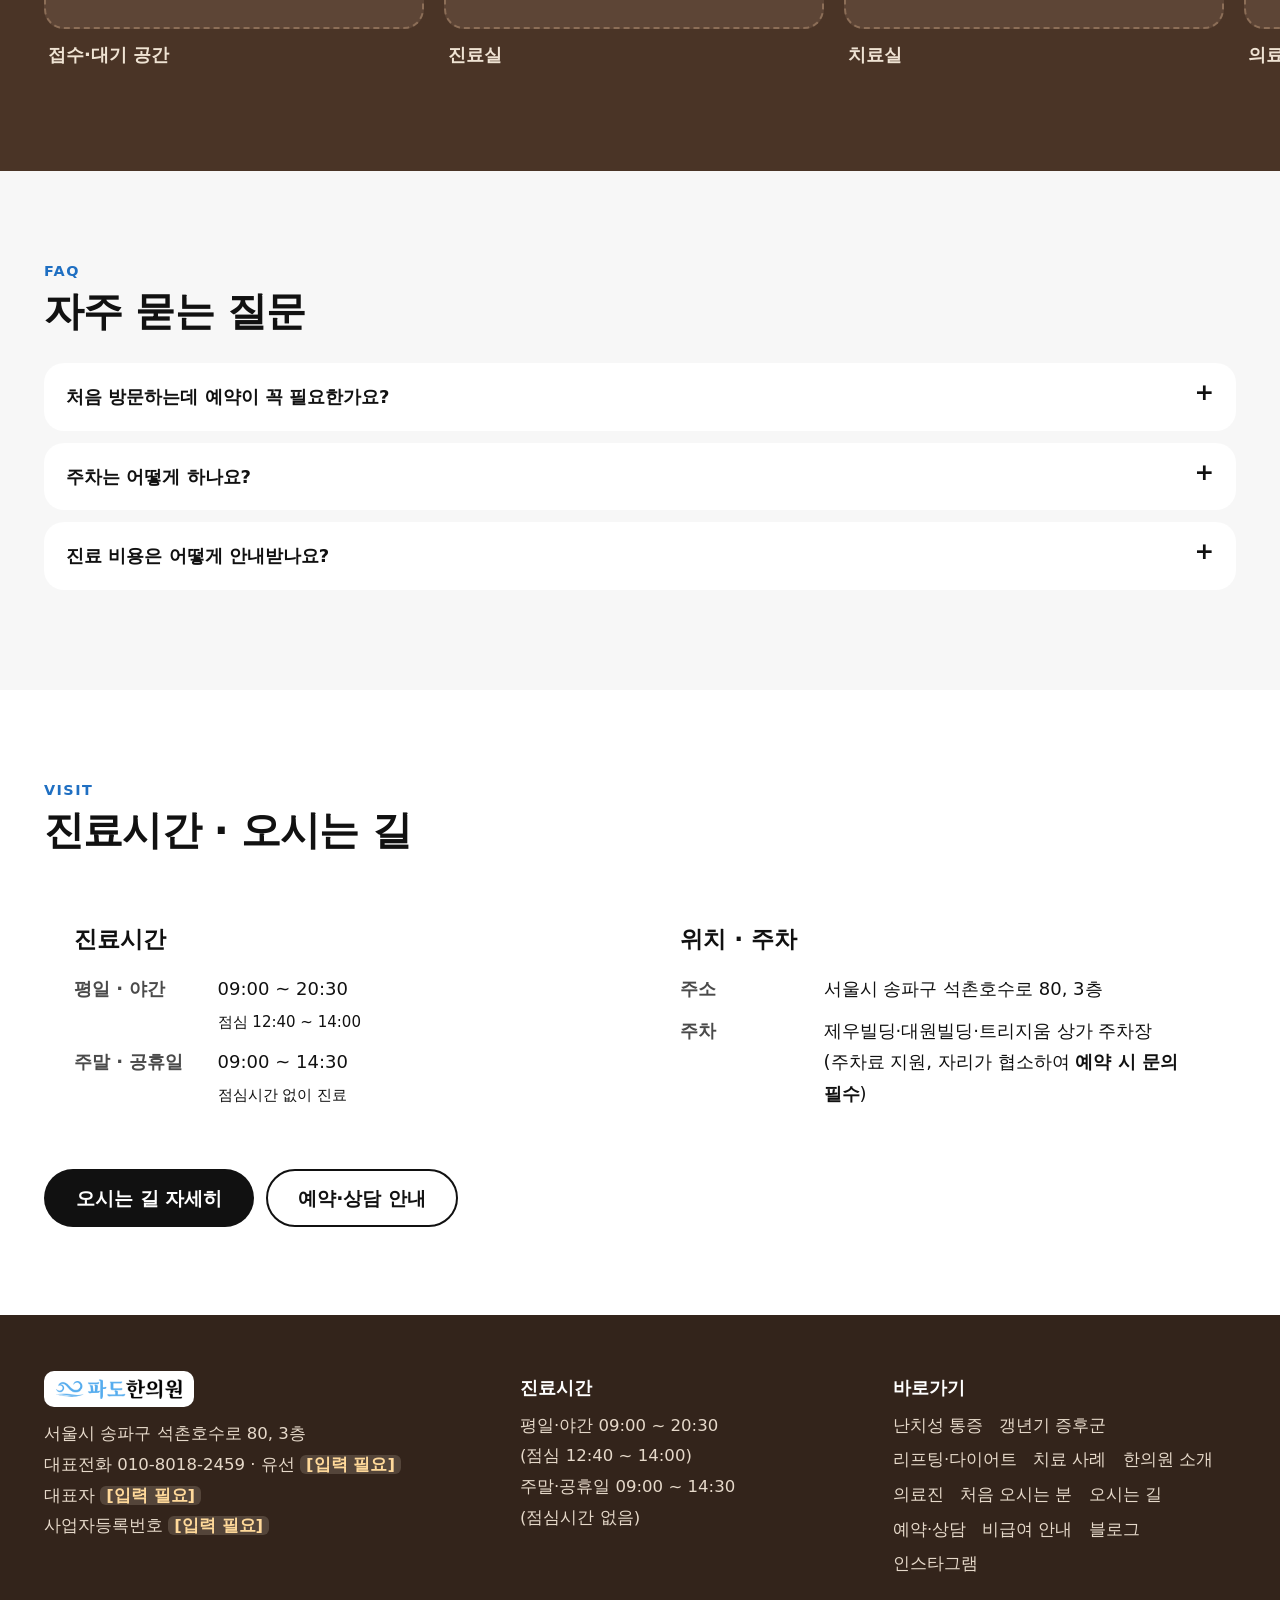
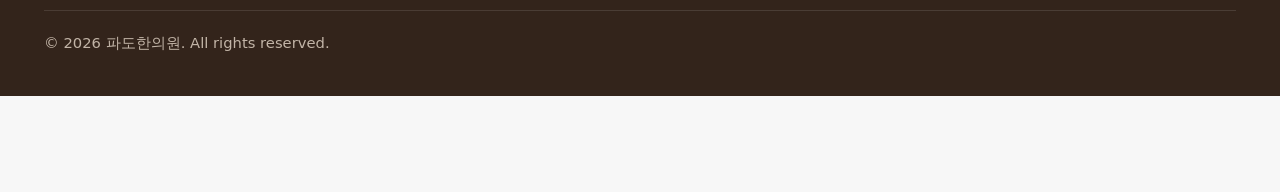
==== commit e77680e5: "feat: 치료 사례 페이지를 로그인 없이 전체 공개로 변경 - 회원 전용 잠금 화면과 로그인 관련 코드(config.auth, 게이트 스크립트)를 제거 - 랜딩과 리프팅·다이어트" ====
--- a/index.html
+++ b/index.html
@@ -160,15 +160,13 @@
     </div>
   </section>
 
-  <!-- 6. 치료 사례 (회원 전용 안내) -->
+  <!-- 6. 치료 사례 -->
   <section class="section section--white">
     <div class="wrap">
-      <div class="lock">
-        <span class="lock__badge">회원 전용</span>
-        <h2>치료 사례</h2>
-        <p>치료 사례는 로그인한 회원에게만 공개됩니다.</p>
-        <div class="btns"><a class="pill pill--lg pill--black" href="cases.html">치료 사례 보기</a></div>
-      </div>
+      <p class="kicker">CASES</p>
+      <h2 class="h-lg">치료 사례</h2>
+      <p class="lead">실제 진료 사례를 소개합니다. 결과는 개인에 따라 다를 수 있습니다.</p>
+      <p style="margin-top:20px"><a class="pill pill--lg pill--black" href="cases.html">치료 사례 보기</a></p>
     </div>
   </section>
 
--- a/css/style.css
+++ b/css/style.css
@@ -295,12 +295,7 @@
 .faq details[open] summary::after { content: "−"; }
 .faq details p { padding: 0 0 18px; color: var(--ink-2); }
 
-/* ---------- 회원 전용 / 치료 사례 ---------- */
-.lock { background: #fff; border-radius: var(--r-lg); padding: 40px 28px; text-align: center; }
-.lock__badge { display: inline-block; background: var(--wood-pale); color: #6b4a2e; font-weight: 800; font-size: .85rem; padding: 4px 14px; border-radius: 999px; margin-bottom: 12px; }
-.lock h2 { font-size: 1.5rem; font-weight: 800; margin-bottom: 8px; }
-.lock p { color: var(--ink-2); max-width: 560px; margin: 0 auto; }
-.lock .btns { display: flex; flex-wrap: wrap; gap: 10px; justify-content: center; margin-top: 22px; }
+/* ---------- 치료 사례 ---------- */
 .cases { display: grid; gap: 22px; }
 @media (min-width: 900px) { .cases { grid-template-columns: 1fr 1fr; } }
 .case { background: #fff; border-radius: var(--r-lg); padding: 20px; }
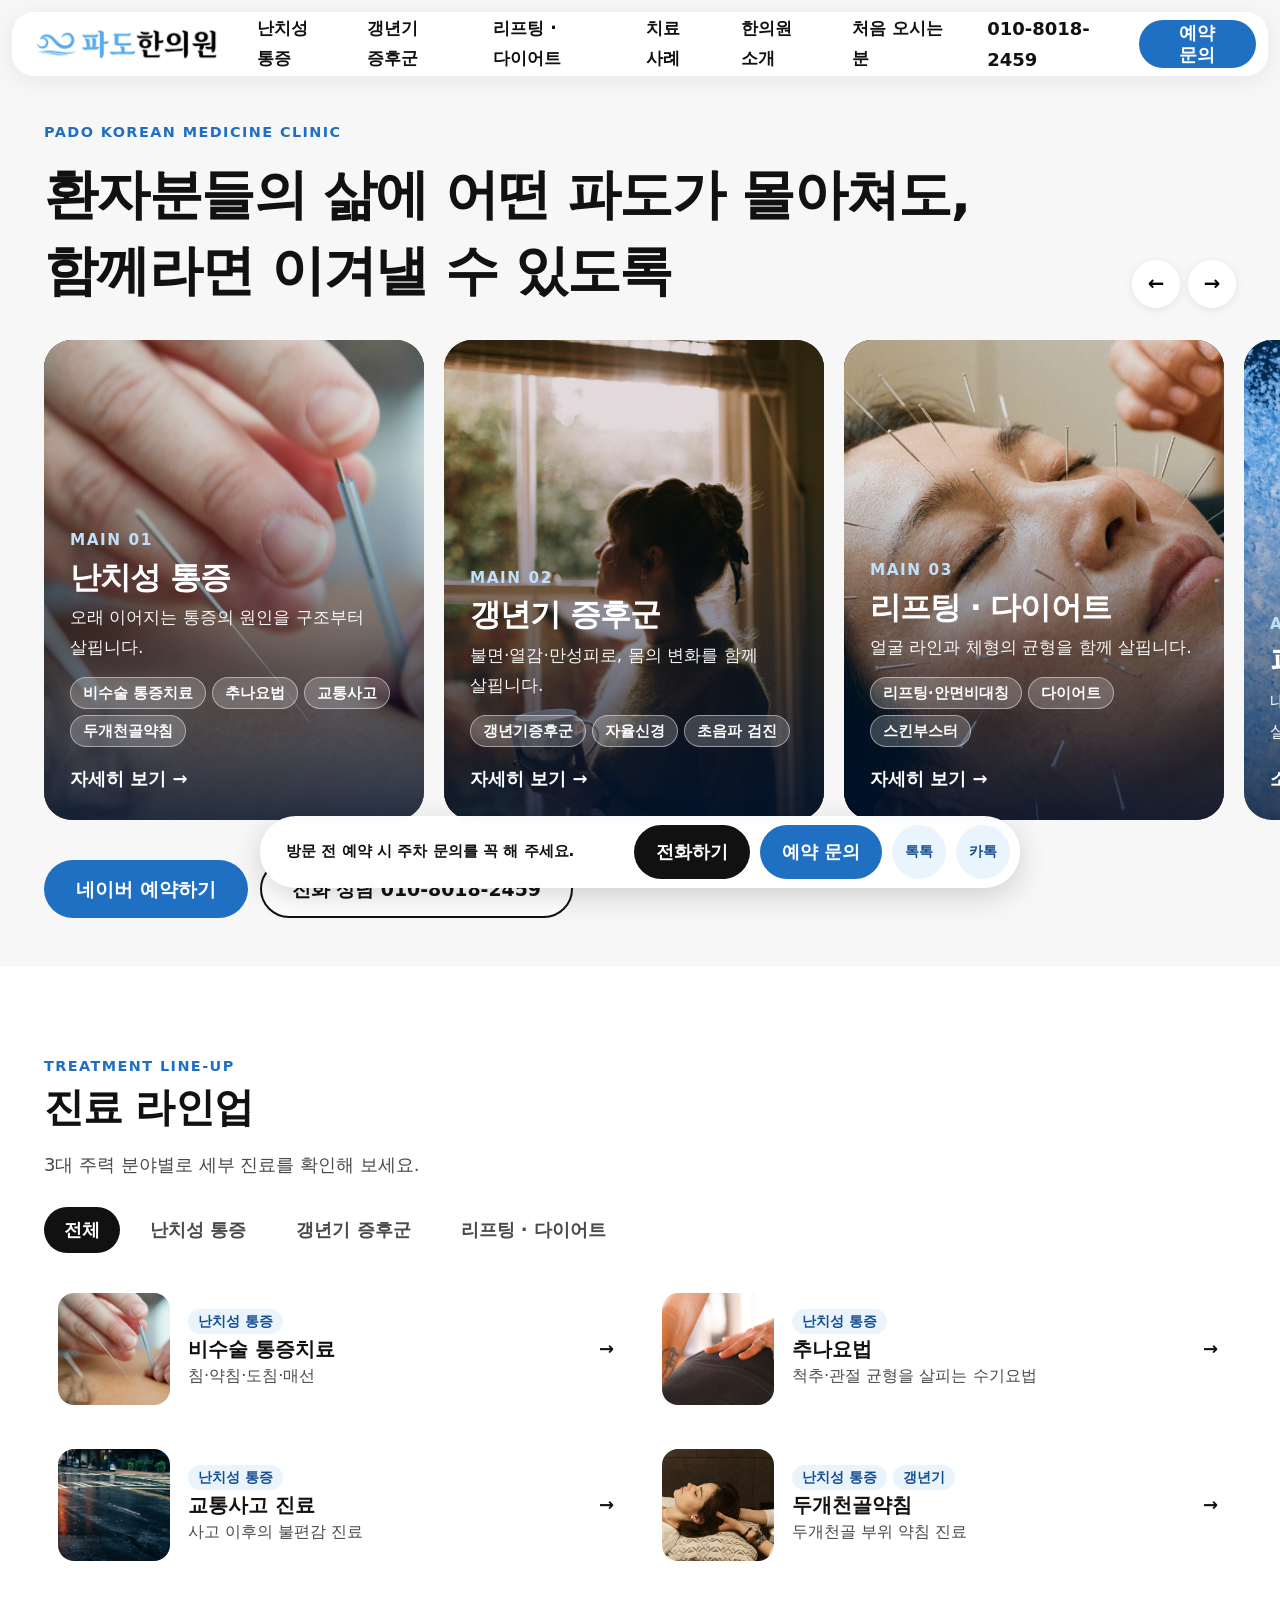
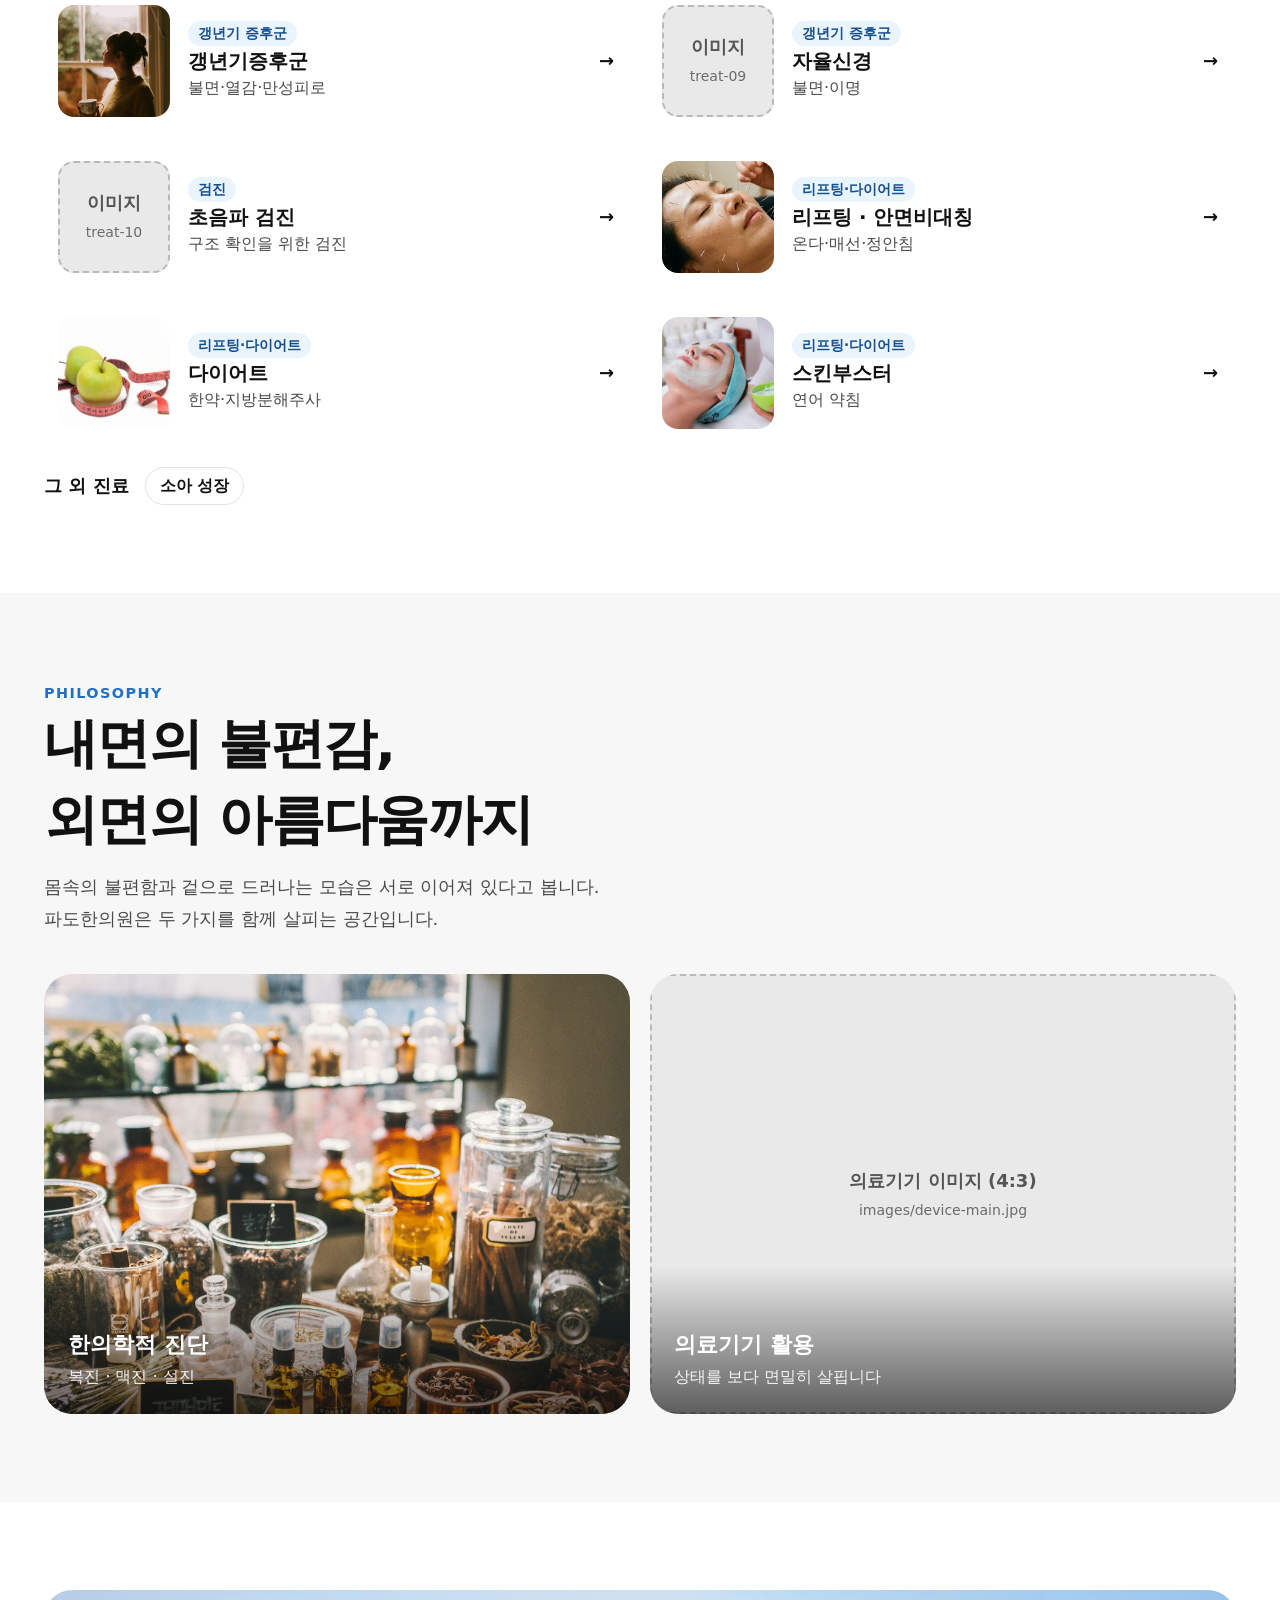
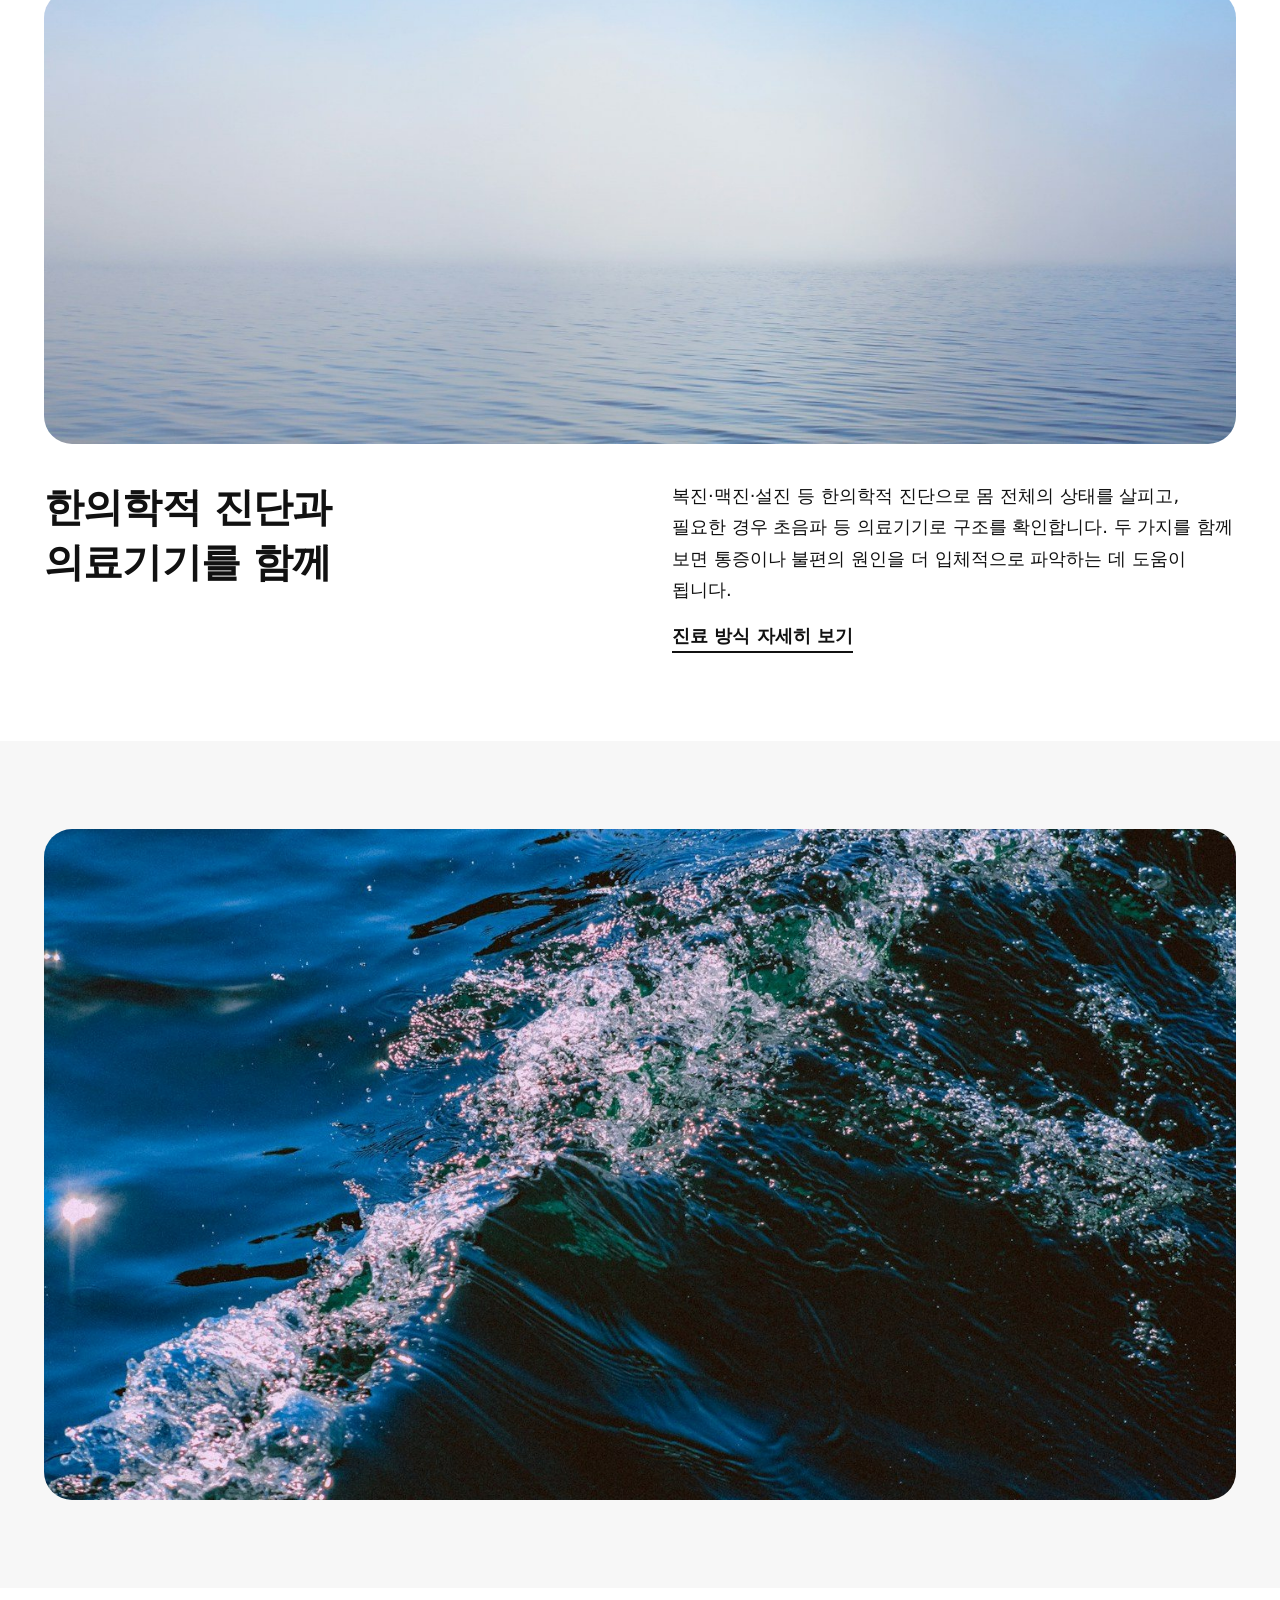
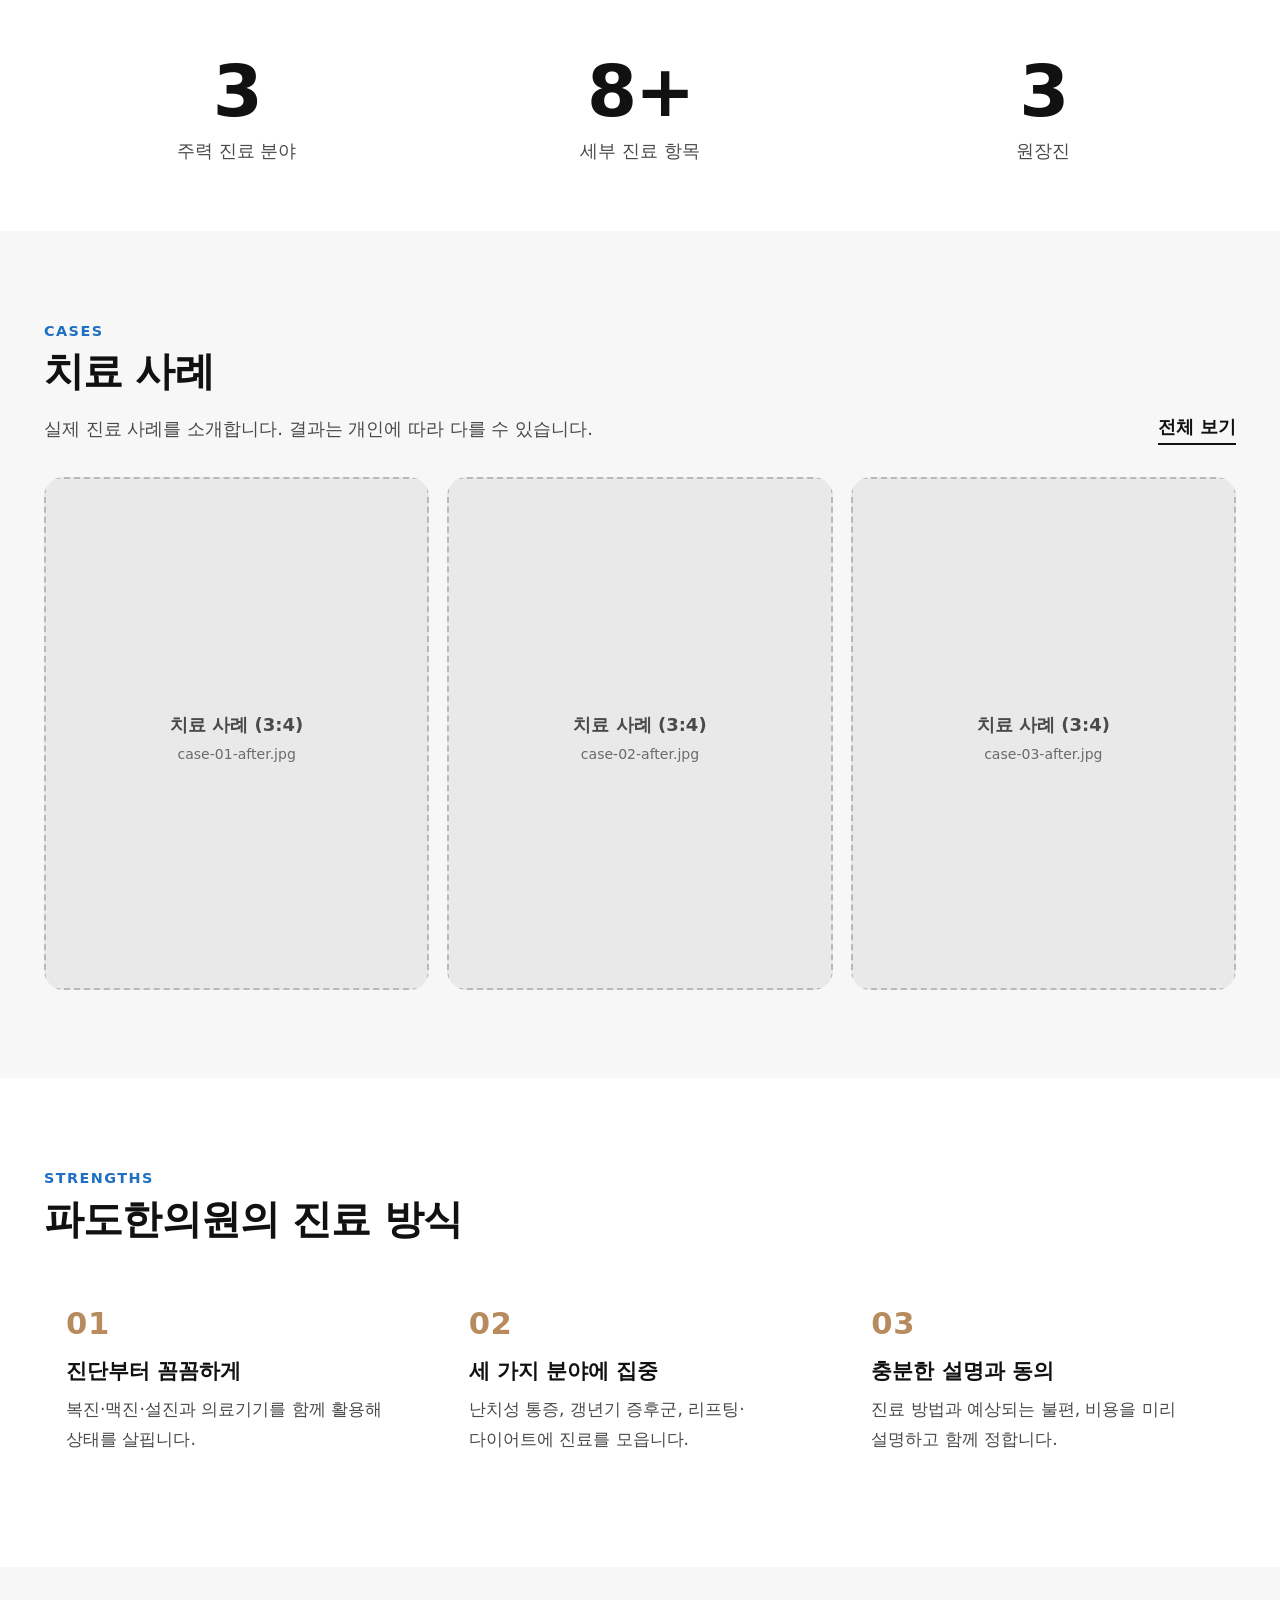
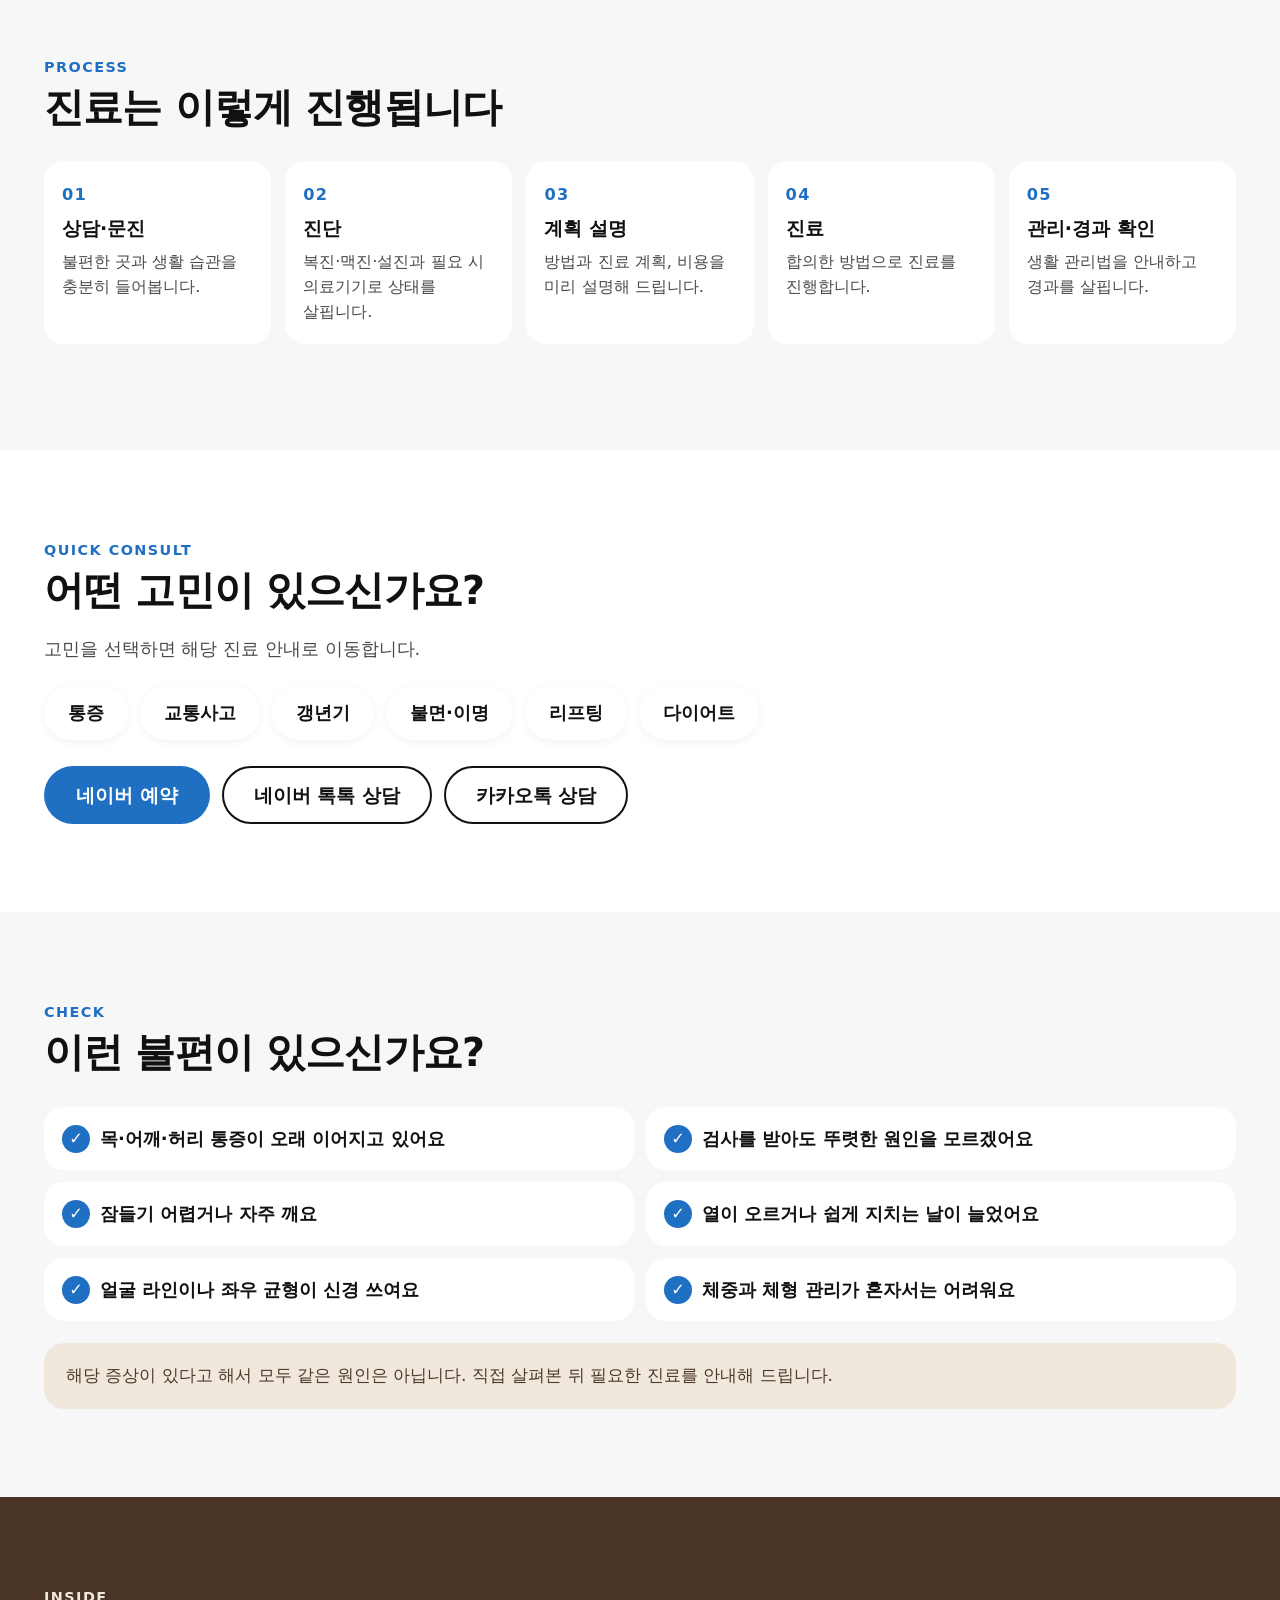
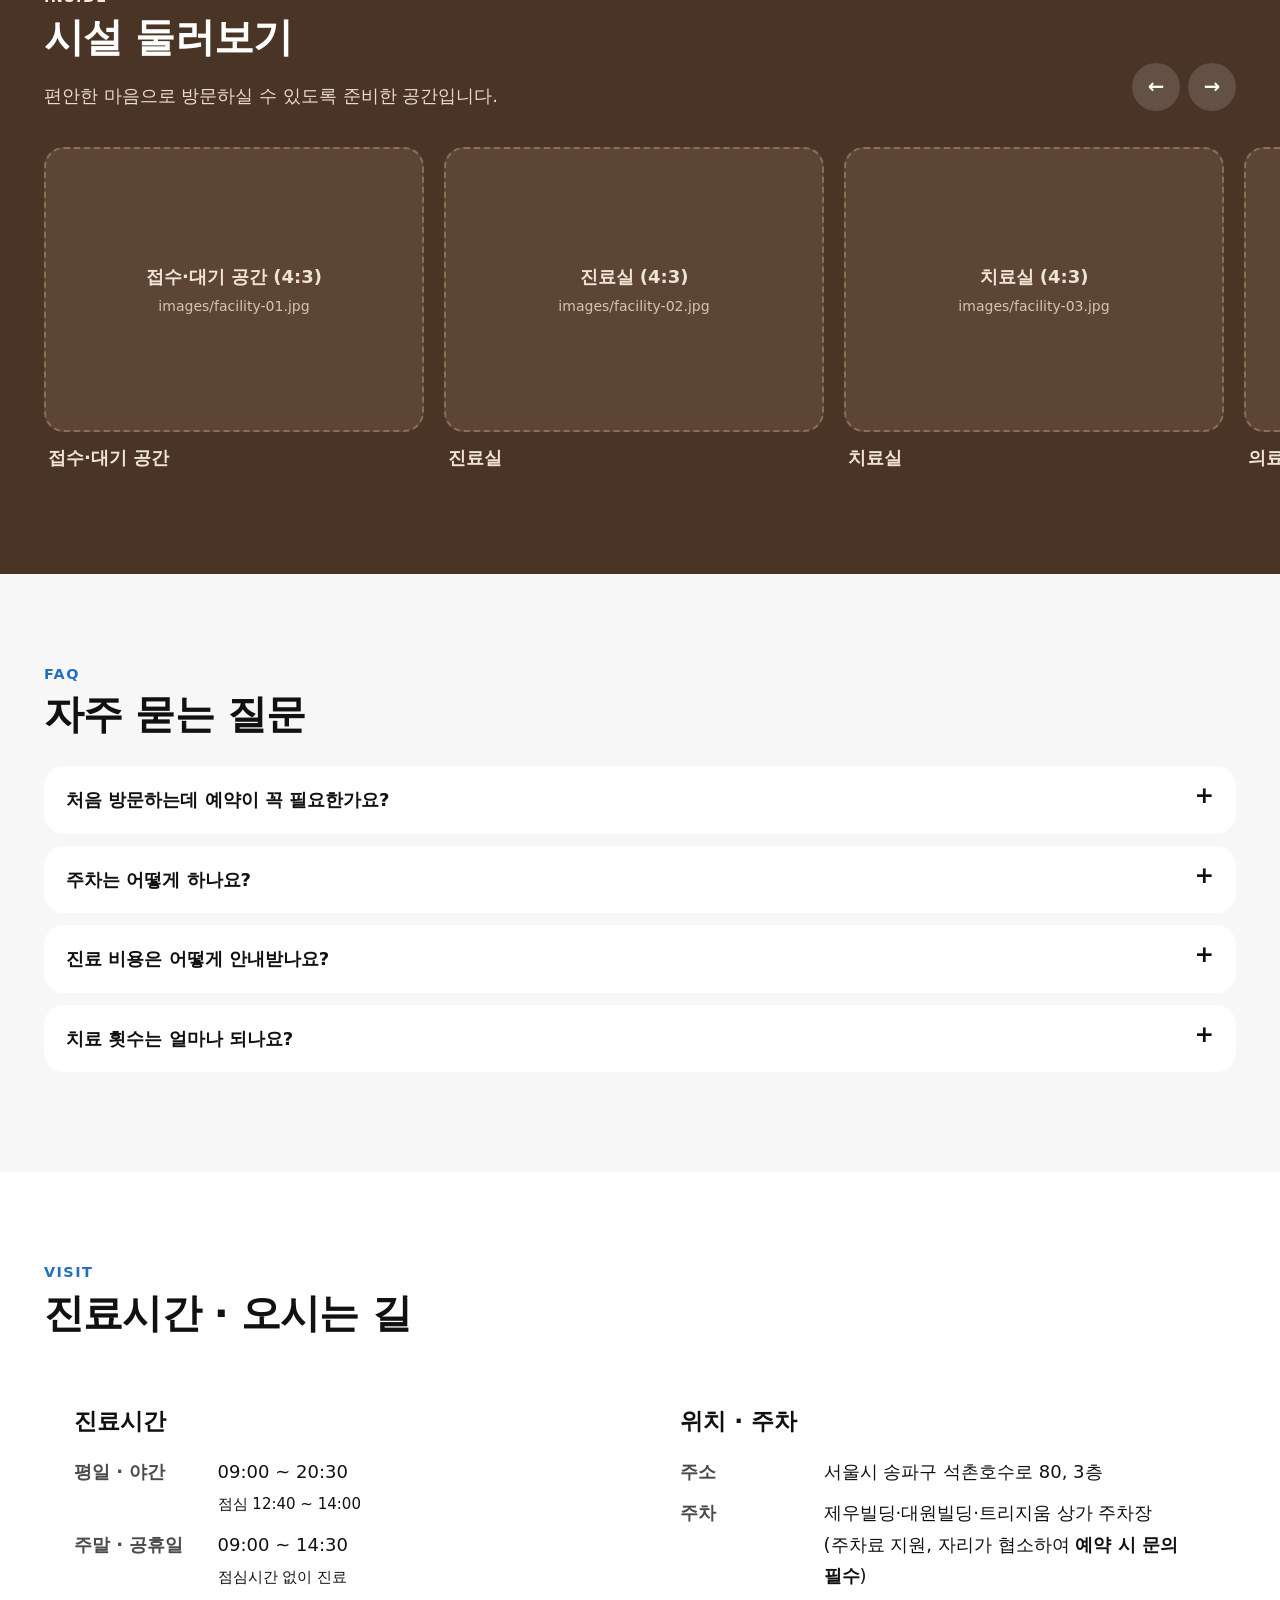
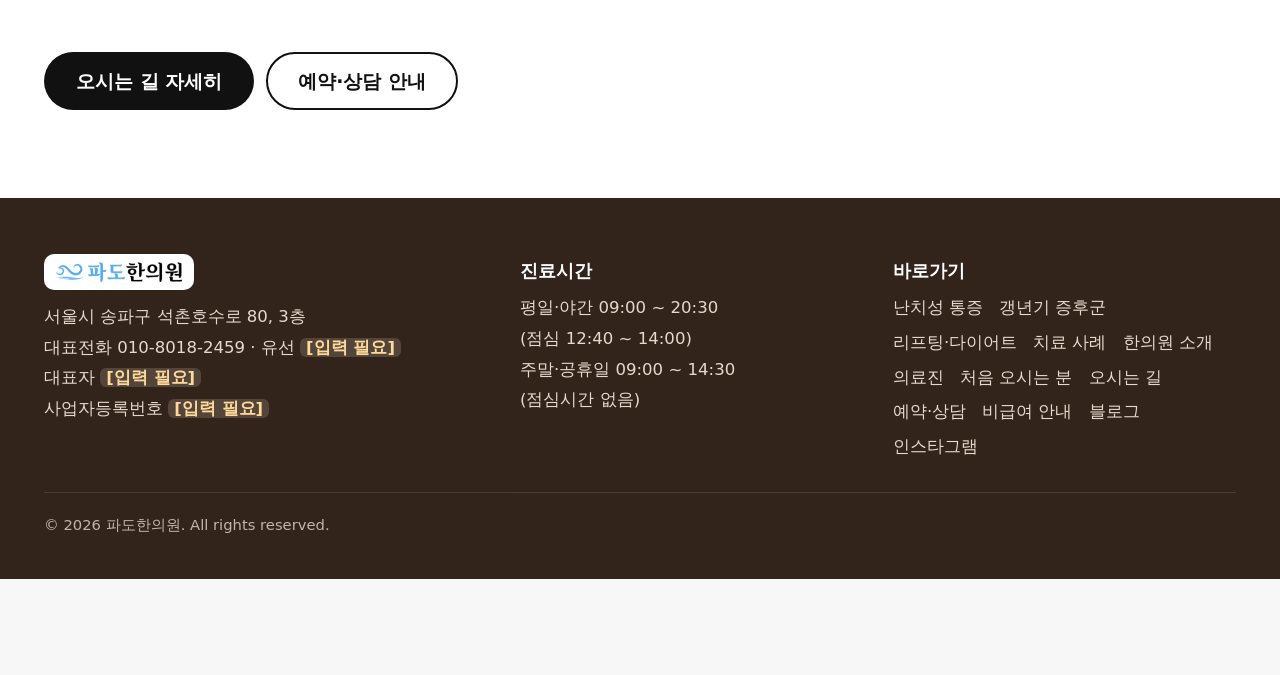
==== commit e98726a6: "feat: 1순위 레퍼런스 순서로 랜딩 재구성, 진료 항목 11개 본문과 근거 노트 추가 - 랜딩을 medicalo 흐름(히어로 슬라이드 → 라인업 필터 → 철학 타일 → 띠+설명" ====
--- a/index.html
+++ b/index.html
@@ -13,107 +13,268 @@
 
 <main id="main">
 
-  <!-- 1. 히어로 + 3대 주력 프로그램 -->
-  <section class="hero" style="padding-bottom:40px">
-    <div class="wrap">
-      <p class="kicker">PADO KOREAN MEDICINE CLINIC</p>
-      <h1 class="h-xl hero__title">환자분들의 삶에 어떤 파도가 몰아쳐도,<br>함께라면 이겨낼 수 있도록</h1>
-      <p class="hero__sub">내면의 불편감, 외면의 아름다움까지 살피는 파도한의원의 세 가지 주력 진료입니다.</p>
-
-      <div class="progs">
-        <a class="prog" href="pain.html">
-          <figure class="media"><img src="images/treat-01-pain.jpg" alt="침 치료 장면"><figcaption class="media__ph">주력 프로그램 이미지<small>images/treat-01-pain.jpg</small></figcaption></figure>
-          <span class="prog__shade"></span>
-          <div class="prog__body">
-            <p class="prog__no">MAIN 01</p>
-            <h2 class="prog__title">난치성 통증</h2>
-            <p class="prog__desc">오래 이어지는 통증의 원인을 구조부터 살핍니다.</p>
-            <div class="prog__chips"><span>비수술 통증치료</span><span>추나요법</span><span>교통사고</span><span>두개천골약침</span></div>
-            <span class="prog__go">자세히 보기 →</span>
-          </div>
-        </a>
-        <a class="prog" href="menopause.html">
-          <figure class="media"><img src="images/treat-04-menopause.jpg" alt="창가에서 차를 마시는 여성"><figcaption class="media__ph">주력 프로그램 이미지<small>images/treat-04-menopause.jpg</small></figcaption></figure>
-          <span class="prog__shade"></span>
-          <div class="prog__body">
-            <p class="prog__no">MAIN 02</p>
-            <h2 class="prog__title">갱년기 증후군</h2>
-            <p class="prog__desc">불면·열감·만성피로, 몸의 변화를 함께 살핍니다.</p>
-            <div class="prog__chips"><span>갱년기증후군</span><span>자율신경</span><span>초음파 검진</span></div>
-            <span class="prog__go">자세히 보기 →</span>
-          </div>
-        </a>
-        <a class="prog" href="beauty.html">
-          <figure class="media"><img src="images/treat-05-lifting.jpg" alt="얼굴 침 치료 장면"><figcaption class="media__ph">주력 프로그램 이미지<small>images/treat-05-lifting.jpg</small></figcaption></figure>
-          <span class="prog__shade"></span>
-          <div class="prog__body">
-            <p class="prog__no">MAIN 03</p>
-            <h2 class="prog__title">리프팅 · 다이어트</h2>
-            <p class="prog__desc">얼굴 라인과 체형의 균형을 함께 살핍니다.</p>
-            <div class="prog__chips"><span>리프팅·안면비대칭</span><span>다이어트</span><span>스킨부스터</span></div>
-            <span class="prog__go">자세히 보기 →</span>
-          </div>
-        </a>
-      </div>
-
-      <div class="btn-row" style="display:flex;flex-wrap:wrap;gap:12px;margin-top:28px">
-        <a class="pill pill--lg pill--blue" data-link="naverBooking" href="#">네이버 예약하기</a>
-        <a class="pill pill--lg pill--line" href="tel:01080182459">전화 상담 010-8018-2459</a>
-      </div>
-    </div>
-  </section>
-
-  <!-- 2. 카테고리별 세부 진료 (탭) -->
-  <section class="section section--white" id="categories">
-    <div class="wrap" data-tabs>
-      <p class="kicker">CATEGORY</p>
-      <h2 class="h-lg">주력 분야별 세부 진료</h2>
-      <p class="lead">분야를 고르면 세부 진료 항목이 나타납니다.</p>
-
-      <div class="tabs" role="tablist" aria-label="주력 진료 분야">
-        <button type="button" role="tab" id="tab-pain" aria-controls="panel-pain" aria-selected="true">난치성 통증</button>
-        <button type="button" role="tab" id="tab-meno" aria-controls="panel-meno" aria-selected="false">갱년기 증후군</button>
-        <button type="button" role="tab" id="tab-beauty" aria-controls="panel-beauty" aria-selected="false">리프팅 · 다이어트</button>
-      </div>
-
-      <div class="panel" id="panel-pain" role="tabpanel" aria-labelledby="tab-pain">
-        <div class="subgrid">
-          <a class="subcard" href="treatments.html#t1"><span class="subcard__tag">침 · 약침 · 도침 · 매선</span><h3>비수술 통증치료</h3><p>수술 없이 통증과 관련된 부위를 살펴 상태에 맞는 방법을 정합니다.</p><span class="subcard__go">자세히 →</span></a>
-          <a class="subcard" href="treatments.html#t2"><span class="subcard__tag">수기요법</span><h3>추나요법</h3><p>척추와 관절의 균형을 손으로 살피고 바로잡아 가는 진료입니다.</p><span class="subcard__go">자세히 →</span></a>
-          <a class="subcard" href="treatments.html#t3"><span class="subcard__tag">사고 후 진료</span><h3>교통사고 진료</h3><p>사고 이후의 목·허리 통증과 불편감을 살핍니다.</p><span class="subcard__go">자세히 →</span></a>
-          <a class="subcard" href="treatments.html#t8"><span class="subcard__tag">약침</span><h3>두개천골약침</h3><p>두개골과 천골 부위를 중심으로 하는 약침 진료입니다.</p><span class="subcard__go">자세히 →</span></a>
-        </div>
-        <p class="panel__more"><a class="textlink" href="pain.html">난치성 통증 전체 보기</a></p>
-      </div>
-
-      <div class="panel" id="panel-meno" role="tabpanel" aria-labelledby="tab-meno">
-        <div class="subgrid subgrid--3">
-          <a class="subcard" href="treatments.html#t4"><span class="subcard__tag">불면 · 열감 · 만성피로</span><h3>갱년기증후군</h3><p>갱년기에 나타나는 다양한 변화를 살피고 생활 전반을 함께 돌봅니다.</p><span class="subcard__go">자세히 →</span></a>
-          <a class="subcard" href="treatments.html#etc"><span class="subcard__tag">불면 · 이명</span><h3>자율신경</h3><p>잠, 이명 등 신경계와 관련된 불편감을 살핍니다.</p><span class="subcard__go">자세히 →</span></a>
-          <a class="subcard" href="treatments.html#etc"><span class="subcard__tag">검진</span><h3>초음파 검진</h3><p>필요한 경우 초음파로 상태를 확인합니다.</p><span class="subcard__go">자세히 →</span></a>
-        </div>
-        <p class="panel__more"><a class="textlink" href="menopause.html">갱년기 증후군 전체 보기</a></p>
-      </div>
-
-      <div class="panel" id="panel-beauty" role="tabpanel" aria-labelledby="tab-beauty">
-        <div class="subgrid subgrid--3">
-          <a class="subcard" href="treatments.html#t5"><span class="subcard__tag">온다 · 매선 · 정안침</span><h3>리프팅 · 안면비대칭</h3><p>얼굴 라인과 좌우 균형을 살펴 방법을 정합니다.</p><span class="subcard__go">자세히 →</span></a>
-          <a class="subcard" href="treatments.html#t6"><span class="subcard__tag">한약 · 지방분해주사</span><h3>다이어트</h3><p>체중과 체형 상태를 살피고 생활습관을 함께 상담합니다.</p><span class="subcard__go">자세히 →</span></a>
-          <a class="subcard" href="treatments.html#t7"><span class="subcard__tag">연어 약침</span><h3>스킨부스터</h3><p>연어 약침을 활용해 피부 상태를 살피는 진료입니다.</p><span class="subcard__go">자세히 →</span></a>
-        </div>
-        <p class="panel__more"><a class="textlink" href="beauty.html">리프팅·다이어트 전체 보기</a></p>
-      </div>
-
-      <p class="etc" style="margin-top:30px"><strong>그 외 진료</strong> <span class="chip">소아 성장</span></p>
-    </div>
-  </section>
-
-  <!-- 3. 이런 분께 -->
+  <!-- 1. 히어로: 큰 제목 + 가로 카드 슬라이드 (3대 주력 프로그램) -->
+  <section class="hero" style="padding-bottom:48px">
+    <div class="wrap head-row">
+      <div>
+        <p class="kicker">PADO KOREAN MEDICINE CLINIC</p>
+        <h1 class="h-xl hero__title">환자분들의 삶에 어떤 파도가 몰아쳐도,<br>함께라면 이겨낼 수 있도록</h1>
+      </div>
+      <div class="rail-nav" data-rail-for="rail-hero">
+        <button class="rail-btn" type="button" data-dir="-1" aria-label="이전">←</button>
+        <button class="rail-btn" type="button" data-dir="1" aria-label="다음">→</button>
+      </div>
+    </div>
+    <div class="rail" id="rail-hero">
+      <a class="prog" href="pain.html">
+        <figure class="media"><img src="images/treat-01-pain.jpg" alt="침 치료 장면"><figcaption class="media__ph">주력 프로그램 이미지<small>images/treat-01-pain.jpg</small></figcaption></figure>
+        <span class="prog__shade"></span>
+        <div class="prog__body">
+          <p class="prog__no">MAIN 01</p>
+          <h2 class="prog__title">난치성 통증</h2>
+          <p class="prog__desc">오래 이어지는 통증의 원인을 구조부터 살핍니다.</p>
+          <div class="prog__chips"><span>비수술 통증치료</span><span>추나요법</span><span>교통사고</span><span>두개천골약침</span></div>
+          <span class="prog__go">자세히 보기 →</span>
+        </div>
+      </a>
+      <a class="prog" href="menopause.html">
+        <figure class="media"><img src="images/treat-04-menopause.jpg" alt="창가에서 차를 마시는 여성"><figcaption class="media__ph">주력 프로그램 이미지<small>images/treat-04-menopause.jpg</small></figcaption></figure>
+        <span class="prog__shade"></span>
+        <div class="prog__body">
+          <p class="prog__no">MAIN 02</p>
+          <h2 class="prog__title">갱년기 증후군</h2>
+          <p class="prog__desc">불면·열감·만성피로, 몸의 변화를 함께 살핍니다.</p>
+          <div class="prog__chips"><span>갱년기증후군</span><span>자율신경</span><span>초음파 검진</span></div>
+          <span class="prog__go">자세히 보기 →</span>
+        </div>
+      </a>
+      <a class="prog" href="beauty.html">
+        <figure class="media"><img src="images/treat-05-lifting.jpg" alt="얼굴 침 치료 장면"><figcaption class="media__ph">주력 프로그램 이미지<small>images/treat-05-lifting.jpg</small></figcaption></figure>
+        <span class="prog__shade"></span>
+        <div class="prog__body">
+          <p class="prog__no">MAIN 03</p>
+          <h2 class="prog__title">리프팅 · 다이어트</h2>
+          <p class="prog__desc">얼굴 라인과 체형의 균형을 함께 살핍니다.</p>
+          <div class="prog__chips"><span>리프팅·안면비대칭</span><span>다이어트</span><span>스킨부스터</span></div>
+          <span class="prog__go">자세히 보기 →</span>
+        </div>
+      </a>
+      <a class="prog" href="about.html">
+        <figure class="media"><img src="images/main-hero.jpg" alt="푸른 바다의 파도"><figcaption class="media__ph">대표 이미지<small>images/main-hero.jpg</small></figcaption></figure>
+        <span class="prog__shade"></span>
+        <div class="prog__body">
+          <p class="prog__no">ABOUT</p>
+          <h2 class="prog__title">파도한의원 이야기</h2>
+          <p class="prog__desc">내면의 불편감, 외면의 아름다움까지 살피는 공간입니다.</p>
+          <span class="prog__go">소개 보기 →</span>
+        </div>
+      </a>
+    </div>
+    <div class="wrap" style="margin-top:28px;display:flex;flex-wrap:wrap;gap:12px">
+      <a class="pill pill--lg pill--blue" data-link="naverBooking" href="#">네이버 예약하기</a>
+      <a class="pill pill--lg pill--line" href="tel:01080182459">전화 상담 010-8018-2459</a>
+    </div>
+  </section>
+
+  <!-- 2. 진료 라인업 (필터 + 리스트) -->
+  <section class="section section--white" id="lineup">
+    <div class="wrap">
+      <p class="kicker">TREATMENT LINE-UP</p>
+      <h2 class="h-lg">진료 라인업</h2>
+      <p class="lead">3대 주력 분야별로 세부 진료를 확인해 보세요.</p>
+      <div class="filter" style="margin-top:26px" data-filter-bar role="group" aria-label="진료 분야 선택">
+        <button type="button" data-filter="all" aria-pressed="true">전체</button>
+        <button type="button" data-filter="pain" aria-pressed="false">난치성 통증</button>
+        <button type="button" data-filter="meno" aria-pressed="false">갱년기 증후군</button>
+        <button type="button" data-filter="beauty" aria-pressed="false">리프팅 · 다이어트</button>
+      </div>
+      <div class="list2">
+        <a class="row" data-cat="pain" href="treatments.html#t1">
+          <figure class="media"><img src="images/treat-01-pain.jpg" alt="" loading="lazy"><figcaption class="media__ph">이미지<small>treat-01</small></figcaption></figure>
+          <div><div class="row__tags"><span class="chip">난치성 통증</span></div><h3 class="row__title">비수술 통증치료</h3><p class="row__text">침·약침·도침·매선</p></div>
+          <span class="row__go" aria-hidden="true">→</span>
+        </a>
+        <a class="row" data-cat="pain" href="treatments.html#t2">
+          <figure class="media"><img src="images/treat-02-chuna.jpg" alt="" loading="lazy"><figcaption class="media__ph">이미지<small>treat-02</small></figcaption></figure>
+          <div><div class="row__tags"><span class="chip">난치성 통증</span></div><h3 class="row__title">추나요법</h3><p class="row__text">척추·관절 균형을 살피는 수기요법</p></div>
+          <span class="row__go" aria-hidden="true">→</span>
+        </a>
+        <a class="row" data-cat="pain" href="treatments.html#t3">
+          <figure class="media"><img src="images/treat-03-traffic.jpg" alt="" loading="lazy"><figcaption class="media__ph">이미지<small>treat-03</small></figcaption></figure>
+          <div><div class="row__tags"><span class="chip">난치성 통증</span></div><h3 class="row__title">교통사고 진료</h3><p class="row__text">사고 이후의 불편감 진료</p></div>
+          <span class="row__go" aria-hidden="true">→</span>
+        </a>
+        <a class="row" data-cat="pain meno" href="treatments.html#t8">
+          <figure class="media"><img src="images/treat-08-craniosacral.jpg" alt="" loading="lazy"><figcaption class="media__ph">이미지<small>treat-08</small></figcaption></figure>
+          <div><div class="row__tags"><span class="chip">난치성 통증</span><span class="chip">갱년기</span></div><h3 class="row__title">두개천골약침</h3><p class="row__text">두개천골 부위 약침 진료</p></div>
+          <span class="row__go" aria-hidden="true">→</span>
+        </a>
+        <a class="row" data-cat="meno" href="treatments.html#t4">
+          <figure class="media"><img src="images/treat-04-menopause.jpg" alt="" loading="lazy"><figcaption class="media__ph">이미지<small>treat-04</small></figcaption></figure>
+          <div><div class="row__tags"><span class="chip">갱년기 증후군</span></div><h3 class="row__title">갱년기증후군</h3><p class="row__text">불면·열감·만성피로</p></div>
+          <span class="row__go" aria-hidden="true">→</span>
+        </a>
+        <a class="row" data-cat="meno" href="treatments.html#t9">
+          <figure class="media"><img src="images/treat-09-autonomic.jpg" alt="" loading="lazy"><figcaption class="media__ph">이미지<small>treat-09</small></figcaption></figure>
+          <div><div class="row__tags"><span class="chip">갱년기 증후군</span></div><h3 class="row__title">자율신경</h3><p class="row__text">불면·이명</p></div>
+          <span class="row__go" aria-hidden="true">→</span>
+        </a>
+        <a class="row" data-cat="meno" href="treatments.html#t10">
+          <figure class="media"><img src="images/treat-10-ultrasound.jpg" alt="" loading="lazy"><figcaption class="media__ph">이미지<small>treat-10</small></figcaption></figure>
+          <div><div class="row__tags"><span class="chip">검진</span></div><h3 class="row__title">초음파 검진</h3><p class="row__text">구조 확인을 위한 검진</p></div>
+          <span class="row__go" aria-hidden="true">→</span>
+        </a>
+        <a class="row" data-cat="beauty" href="treatments.html#t5">
+          <figure class="media"><img src="images/treat-05-lifting.jpg" alt="" loading="lazy"><figcaption class="media__ph">이미지<small>treat-05</small></figcaption></figure>
+          <div><div class="row__tags"><span class="chip">리프팅·다이어트</span></div><h3 class="row__title">리프팅 · 안면비대칭</h3><p class="row__text">온다·매선·정안침</p></div>
+          <span class="row__go" aria-hidden="true">→</span>
+        </a>
+        <a class="row" data-cat="beauty" href="treatments.html#t6">
+          <figure class="media"><img src="images/treat-06-diet.jpg" alt="" loading="lazy"><figcaption class="media__ph">이미지<small>treat-06</small></figcaption></figure>
+          <div><div class="row__tags"><span class="chip">리프팅·다이어트</span></div><h3 class="row__title">다이어트</h3><p class="row__text">한약·지방분해주사</p></div>
+          <span class="row__go" aria-hidden="true">→</span>
+        </a>
+        <a class="row" data-cat="beauty" href="treatments.html#t7">
+          <figure class="media"><img src="images/treat-07-skinbooster.jpg" alt="" loading="lazy"><figcaption class="media__ph">이미지<small>treat-07</small></figcaption></figure>
+          <div><div class="row__tags"><span class="chip">리프팅·다이어트</span></div><h3 class="row__title">스킨부스터</h3><p class="row__text">연어 약침</p></div>
+          <span class="row__go" aria-hidden="true">→</span>
+        </a>
+      </div>
+      <p class="etc" style="margin-top:24px"><strong>그 외 진료</strong> <a class="chip" href="treatments.html#t11">소아 성장</a></p>
+    </div>
+  </section>
+
+  <!-- 3. 철학: 제목 + 큰 이미지 타일 2개 -->
+  <section class="section">
+    <div class="wrap">
+      <p class="kicker">PHILOSOPHY</p>
+      <h2 class="h-xl">내면의 불편감,<br>외면의 아름다움까지</h2>
+      <p class="lead" style="max-width:640px">몸속의 불편함과 겉으로 드러나는 모습은 서로 이어져 있다고 봅니다. 파도한의원은 두 가지를 함께 살피는 공간입니다.</p>
+      <div class="tiles2">
+        <a class="tile2" href="about.html#difference">
+          <figure class="media"><img src="images/diagnosis-herbs.jpg" alt="한약재가 놓인 선반" loading="lazy"><figcaption class="media__ph">한의학적 진단 이미지 (4:3)<small>images/diagnosis-herbs.jpg</small></figcaption></figure>
+          <span class="tile2__label">한의학적 진단<small>복진 · 맥진 · 설진</small></span>
+        </a>
+        <a class="tile2" href="facility.html">
+          <figure class="media"><img src="images/device-main.jpg" alt="의료기기" loading="lazy"><figcaption class="media__ph">의료기기 이미지 (4:3)<small>images/device-main.jpg</small></figcaption></figure>
+          <span class="tile2__label">의료기기 활용<small>상태를 보다 면밀히 살핍니다</small></span>
+        </a>
+      </div>
+    </div>
+  </section>
+
+  <!-- 4. 와이드 이미지 띠 + 제목/설명 -->
+  <section class="section section--white">
+    <div class="wrap">
+      <div class="band">
+        <figure class="media" style="--r:21/8"><img src="images/band-wide.jpg" alt="잔잔한 푸른 수면" loading="lazy"><figcaption class="media__ph">와이드 이미지 (21:8)<small>images/band-wide.jpg</small></figcaption></figure>
+      </div>
+      <div class="proof">
+        <h2 class="h-lg">한의학적 진단과<br>의료기기를 함께</h2>
+        <div>
+          <p>복진·맥진·설진 등 한의학적 진단으로 몸 전체의 상태를 살피고, 필요한 경우 초음파 등 의료기기로 구조를 확인합니다. 두 가지를 함께 보면 통증이나 불편의 원인을 더 입체적으로 파악하는 데 도움이 됩니다.</p>
+          <a class="textlink" href="about.html#difference">진료 방식 자세히 보기</a>
+        </div>
+      </div>
+    </div>
+  </section>
+
+  <!-- 5. 소개 영상 (큰 이미지) -->
+  <section class="section">
+    <div class="wrap">
+      <figure class="media" style="--r:16/9;border-radius:var(--r-lg)" data-video="images/intro-video.mp4">
+        <img src="images/intro-video-poster.jpg" alt="소개 영상 대표 이미지">
+        <figcaption class="media__ph">소개 영상 (16:9)<small>images/intro-video.mp4</small></figcaption>
+      </figure>
+    </div>
+  </section>
+
+  <!-- 6. 숫자 -->
+  <section class="section section--white" style="padding:64px 0">
+    <div class="wrap">
+      <div class="stats">
+        <div><p class="stat__num">3</p><p class="stat__label">주력 진료 분야</p></div>
+        <div><p class="stat__num">8+</p><p class="stat__label">세부 진료 항목</p></div>
+        <div><p class="stat__num">3</p><p class="stat__label">원장진</p></div>
+      </div>
+    </div>
+  </section>
+
+  <!-- 7. 치료 사례 그리드 -->
+  <section class="section">
+    <div class="wrap">
+      <div class="head-row">
+        <div>
+          <p class="kicker">CASES</p>
+          <h2 class="h-lg">치료 사례</h2>
+          <p class="lead">실제 진료 사례를 소개합니다. 결과는 개인에 따라 다를 수 있습니다.</p>
+        </div>
+        <a class="textlink" href="cases.html" style="flex:none">전체 보기</a>
+      </div>
+      <div class="gallery">
+        <a class="case-tile" href="cases.html"><span class="case-tile__label">난치성 통증</span><figure class="media"><img src="images/case-01-after.jpg" alt="" loading="lazy"><figcaption class="media__ph">치료 사례 (3:4)<small>case-01-after.jpg</small></figcaption></figure></a>
+        <a class="case-tile" href="cases.html"><span class="case-tile__label">갱년기 증후군</span><figure class="media"><img src="images/case-02-after.jpg" alt="" loading="lazy"><figcaption class="media__ph">치료 사례 (3:4)<small>case-02-after.jpg</small></figcaption></figure></a>
+        <a class="case-tile" href="cases.html"><span class="case-tile__label">리프팅</span><figure class="media"><img src="images/case-03-after.jpg" alt="" loading="lazy"><figcaption class="media__ph">치료 사례 (3:4)<small>case-03-after.jpg</small></figcaption></figure></a>
+      </div>
+    </div>
+  </section>
+
+  <!-- 8. 강점 3가지 (2순위 레퍼런스 구성) -->
+  <section class="section section--white">
+    <div class="wrap">
+      <p class="kicker">STRENGTHS</p>
+      <h2 class="h-lg" style="margin-bottom:26px">파도한의원의 진료 방식</h2>
+      <ul class="strength">
+        <li><span class="no">01</span><h3>진단부터 꼼꼼하게</h3><p>복진·맥진·설진과 의료기기를 함께 활용해 상태를 살핍니다.</p></li>
+        <li><span class="no">02</span><h3>세 가지 분야에 집중</h3><p>난치성 통증, 갱년기 증후군, 리프팅·다이어트에 진료를 모읍니다.</p></li>
+        <li><span class="no">03</span><h3>충분한 설명과 동의</h3><p>진료 방법과 예상되는 불편, 비용을 미리 설명하고 함께 정합니다.</p></li>
+      </ul>
+    </div>
+  </section>
+
+  <!-- 9. 진료 과정 -->
+  <section class="section">
+    <div class="wrap">
+      <p class="kicker">PROCESS</p>
+      <h2 class="h-lg" style="margin-bottom:26px">진료는 이렇게 진행됩니다</h2>
+      <ol class="flow" style="padding:0;list-style:none">
+        <li><h3>상담·문진</h3><p>불편한 곳과 생활 습관을 충분히 들어봅니다.</p></li>
+        <li><h3>진단</h3><p>복진·맥진·설진과 필요 시 의료기기로 상태를 살핍니다.</p></li>
+        <li><h3>계획 설명</h3><p>방법과 진료 계획, 비용을 미리 설명해 드립니다.</p></li>
+        <li><h3>진료</h3><p>합의한 방법으로 진료를 진행합니다.</p></li>
+        <li><h3>관리·경과 확인</h3><p>생활 관리법을 안내하고 경과를 살핍니다.</p></li>
+      </ol>
+    </div>
+  </section>
+
+  <!-- 10. 빠른 상담 (고민 선택) -->
+  <section class="section section--white">
+    <div class="wrap">
+      <p class="kicker">QUICK CONSULT</p>
+      <h2 class="h-lg">어떤 고민이 있으신가요?</h2>
+      <p class="lead">고민을 선택하면 해당 진료 안내로 이동합니다.</p>
+      <div class="concerns">
+        <a href="pain.html">통증</a>
+        <a href="treatments.html#t3">교통사고</a>
+        <a href="menopause.html">갱년기</a>
+        <a href="treatments.html#t9">불면·이명</a>
+        <a href="beauty.html">리프팅</a>
+        <a href="treatments.html#t6">다이어트</a>
+      </div>
+      <div style="display:flex;flex-wrap:wrap;gap:12px;margin-top:26px">
+        <a class="pill pill--lg pill--blue" data-link="naverBooking" href="#">네이버 예약</a>
+        <a class="pill pill--lg pill--line" data-link="naverTalk" href="#">네이버 톡톡 상담</a>
+        <a class="pill pill--lg pill--line" data-link="kakaoChannel" href="#">카카오톡 상담</a>
+      </div>
+    </div>
+  </section>
+
+  <!-- 11. 체크리스트 + FAQ (3순위 레퍼런스 구성) -->
   <section class="section">
     <div class="wrap">
       <p class="kicker">CHECK</p>
       <h2 class="h-lg">이런 불편이 있으신가요?</h2>
-      <ul class="checks" style="margin-top:28px">
+      <ul class="checks" style="margin-top:26px">
         <li>목·어깨·허리 통증이 오래 이어지고 있어요</li>
         <li>검사를 받아도 뚜렷한 원인을 모르겠어요</li>
         <li>잠들기 어렵거나 자주 깨요</li>
@@ -125,52 +286,7 @@
     </div>
   </section>
 
-  <!-- 4. 진료 과정 5단계 -->
-  <section class="section section--white">
-    <div class="wrap">
-      <p class="kicker">PROCESS</p>
-      <h2 class="h-lg" style="margin-bottom:28px">진료는 이렇게 진행됩니다</h2>
-      <ol class="flow" style="padding:0;list-style:none">
-        <li><h3>상담·문진</h3><p>불편한 곳과 생활 습관을 충분히 들어봅니다.</p></li>
-        <li><h3>진단</h3><p>복진·맥진·설진과 필요 시 의료기기로 상태를 살핍니다.</p></li>
-        <li><h3>진료 계획 설명</h3><p>상태와 방법, 비용을 미리 설명해 드립니다.</p></li>
-        <li><h3>진료</h3><p>합의한 방법으로 진료를 진행합니다.</p></li>
-        <li><h3>관리·경과 확인</h3><p>생활 관리 방법을 안내하고 경과를 살핍니다.</p></li>
-      </ol>
-      <p style="margin-top:22px"><a class="textlink" href="guide.html">처음 오시는 분 안내 보기</a></p>
-    </div>
-  </section>
-
-  <!-- 5. 한의학적 진단 (타일) -->
-  <section class="section">
-    <div class="wrap">
-      <p class="kicker">DIFFERENCE</p>
-      <h2 class="h-xl">내면의 불편감,<br>외면의 아름다움까지</h2>
-      <p class="lead" style="max-width:640px">복진·맥진·설진 등 한의학적 진단과 의료기기를 함께 활용하여 몸의 상태를 살핍니다. <span class="todo">[진단·장비 문구 입력 필요]</span></p>
-      <div class="tiles2">
-        <a class="tile2" href="about.html#difference">
-          <figure class="media"><img src="images/diagnosis-herbs.jpg" alt="한약재가 놓인 선반" loading="lazy"><figcaption class="media__ph">한의학적 진단 이미지 (4:3)<small>images/diagnosis-herbs.jpg</small></figcaption></figure>
-          <span class="tile2__label">한의학적 진단<small>복진 · 맥진 · 설진</small></span>
-        </a>
-        <a class="tile2" href="facility.html">
-          <figure class="media"><img src="images/device-main.jpg" alt="의료기기" loading="lazy"><figcaption class="media__ph">의료기기 이미지 (4:3)<small>images/device-main.jpg</small></figcaption></figure>
-          <span class="tile2__label">의료기기 활용<small>상태를 보다 면밀히 살핍니다</small></span>
-        </a>
-      </div>
-    </div>
-  </section>
-
-  <!-- 6. 치료 사례 -->
-  <section class="section section--white">
-    <div class="wrap">
-      <p class="kicker">CASES</p>
-      <h2 class="h-lg">치료 사례</h2>
-      <p class="lead">실제 진료 사례를 소개합니다. 결과는 개인에 따라 다를 수 있습니다.</p>
-      <p style="margin-top:20px"><a class="pill pill--lg pill--black" href="cases.html">치료 사례 보기</a></p>
-    </div>
-  </section>
-
-  <!-- 7. 원내 둘러보기 (월넛) -->
+  <!-- 12. 원내 둘러보기 (월넛) -->
   <section class="section section--walnut">
     <div class="wrap head-row">
       <div>
@@ -191,7 +307,7 @@
     </div>
   </section>
 
-  <!-- 8. FAQ -->
+  <!-- 13. FAQ -->
   <section class="section">
     <div class="wrap">
       <p class="kicker">FAQ</p>
@@ -200,11 +316,12 @@
         <details><summary>처음 방문하는데 예약이 꼭 필요한가요?</summary><p>예약하시면 대기 시간을 줄일 수 있고, 주차 안내도 미리 받으실 수 있어 예약을 권해 드립니다.</p></details>
         <details><summary>주차는 어떻게 하나요?</summary><p>제우빌딩·대원빌딩·트리지움 상가 주차장을 이용하실 수 있고 주차료를 지원합니다. 자리가 협소하니 예약 시 꼭 문의해 주세요.</p></details>
         <details><summary>진료 비용은 어떻게 안내받나요?</summary><p>진료 전에 방법과 비용을 설명해 드립니다. 비급여 항목은 비급여 안내 페이지에서도 확인하실 수 있습니다.</p></details>
-      </div>
-    </div>
-  </section>
-
-  <!-- 9. 오시는 길 -->
+        <details><summary>치료 횟수는 얼마나 되나요?</summary><p>상태와 진료 방법에 따라 다릅니다. 첫 진료 후 예상 계획을 설명해 드리고, 경과에 따라 조정합니다.</p></details>
+      </div>
+    </div>
+  </section>
+
+  <!-- 14. 오시는 길 -->
   <section class="section section--white">
     <div class="wrap">
       <p class="kicker">VISIT</p>
--- a/css/style.css
+++ b/css/style.css
@@ -307,6 +307,25 @@
 .case dd { margin: 0; }
 .case__warn { margin-top: 14px; font-size: .82rem; color: #6b4a2e; background: var(--wood-pale); border-radius: 10px; padding: 8px 12px; }
 
+/* ---------- 레퍼런스 보강 요소 ---------- */
+.hero .head-row { margin-bottom: 28px; align-items: flex-end; }
+.rail > .prog { min-height: 480px; }
+.strength { display: grid; gap: 16px; }
+@media (min-width: 900px) { .strength { grid-template-columns: repeat(3, 1fr); } }
+.strength li { background: #fff; border-radius: var(--r-md); padding: 24px 22px; }
+.strength .no { display: block; font-size: 1.7rem; font-weight: 800; color: var(--wood); letter-spacing: .02em; }
+.strength h3 { font-size: 1.15rem; font-weight: 800; margin: 2px 0 6px; }
+.strength p { font-size: .95rem; color: var(--ink-2); }
+.concerns { display: flex; flex-wrap: wrap; gap: 12px; margin-top: 22px; }
+.concerns a { background: #fff; border-radius: 999px; min-height: 54px; padding: 0 24px; display: inline-flex; align-items: center; font-weight: 800; box-shadow: 0 2px 10px rgba(0, 0, 0, .05); }
+.concerns a:hover { background: var(--ink); color: #fff; }
+.evidence { background: var(--blue-pale); border-radius: 14px; padding: 12px 16px; font-size: .92rem; color: #1b3a57; margin-top: 10px; }
+.caution { background: var(--wood-pale); border-radius: 14px; padding: 12px 16px; font-size: .92rem; color: #4d3a2a; margin-top: 10px; }
+.treat .lead-p { color: var(--ink-2); }
+.case-tile { position: relative; display: block; border-radius: var(--r-md); overflow: hidden; }
+.case-tile .media { --r: 3 / 4; border-radius: 0; }
+.case-tile__label { position: absolute; left: 12px; top: 12px; background: #fff; border-radius: 999px; padding: 2px 12px; font-size: .78rem; font-weight: 800; }
+
 /* ---------- 푸터 ---------- */
 .footer { background: var(--walnut-d); color: #e6d9ca; padding: 56px 0 40px; font-size: .92rem; line-height: 1.85; }
 .footer__grid { display: grid; gap: 30px; }
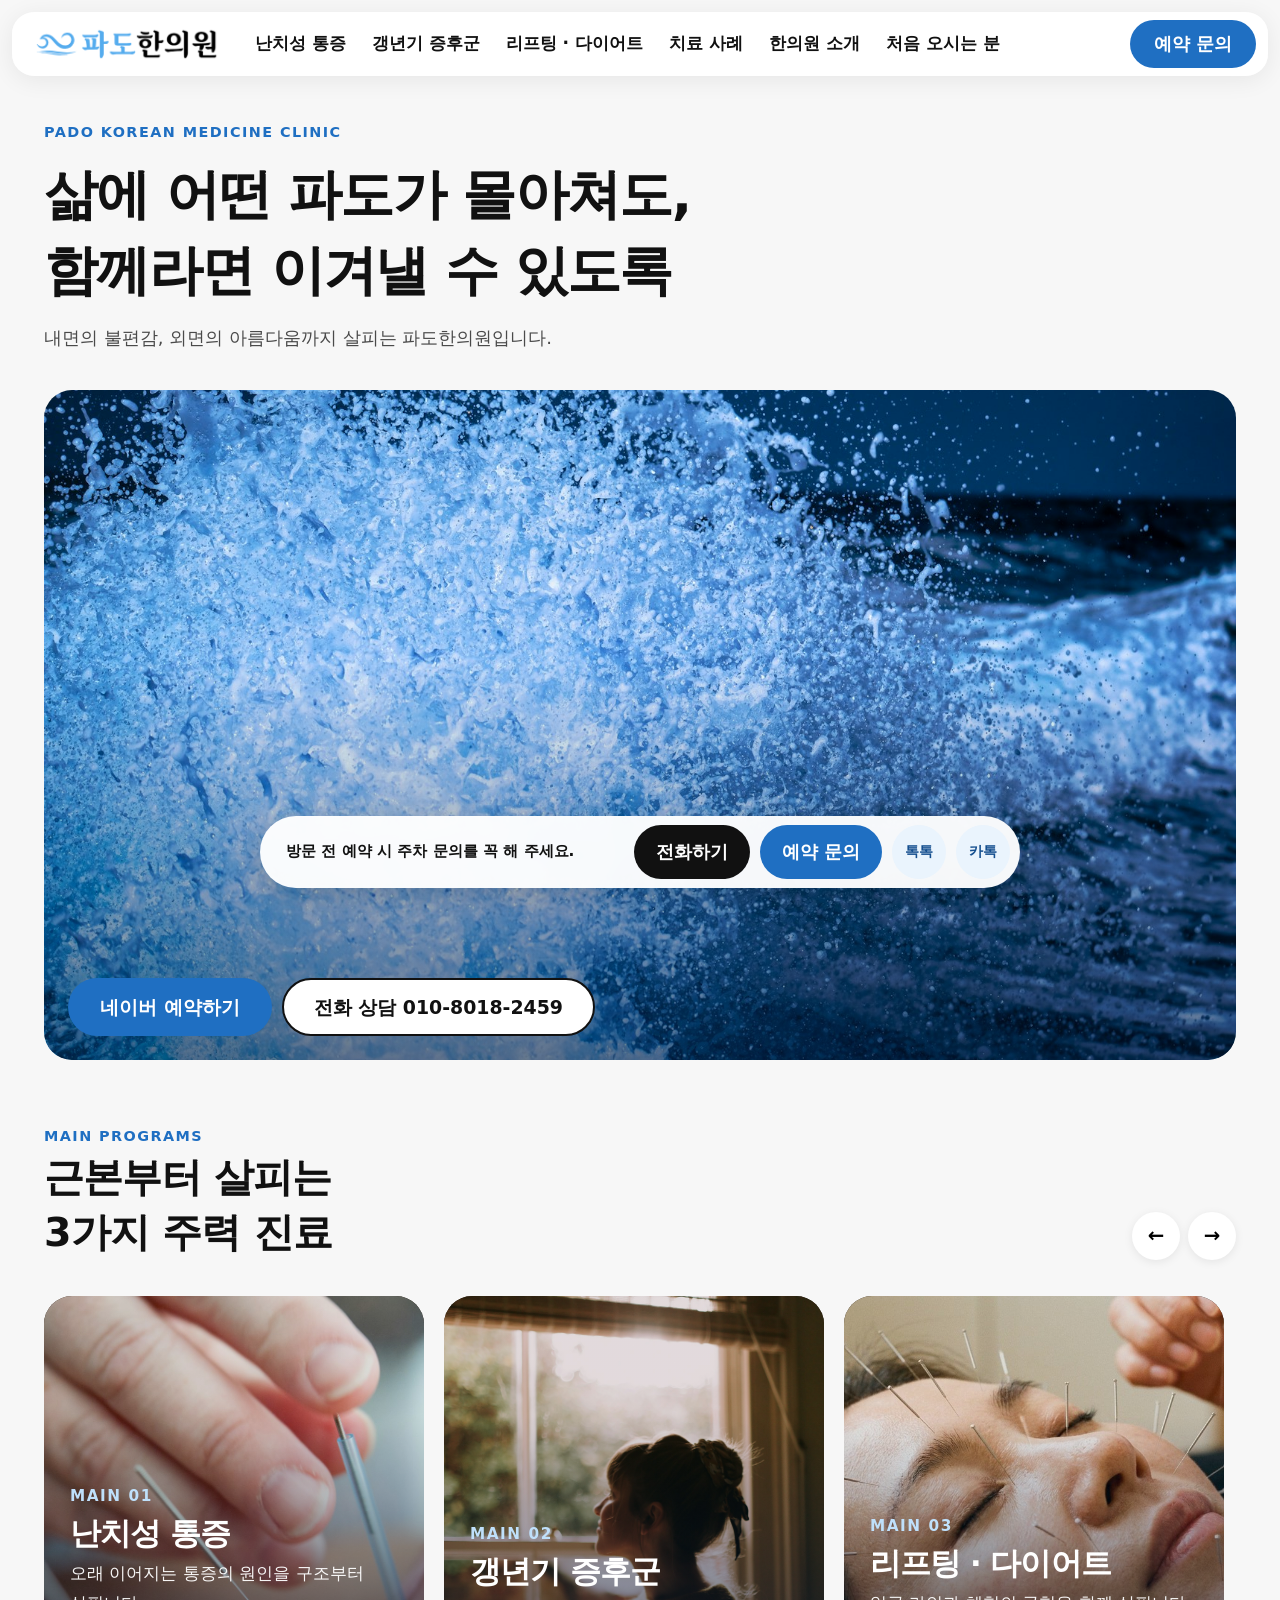
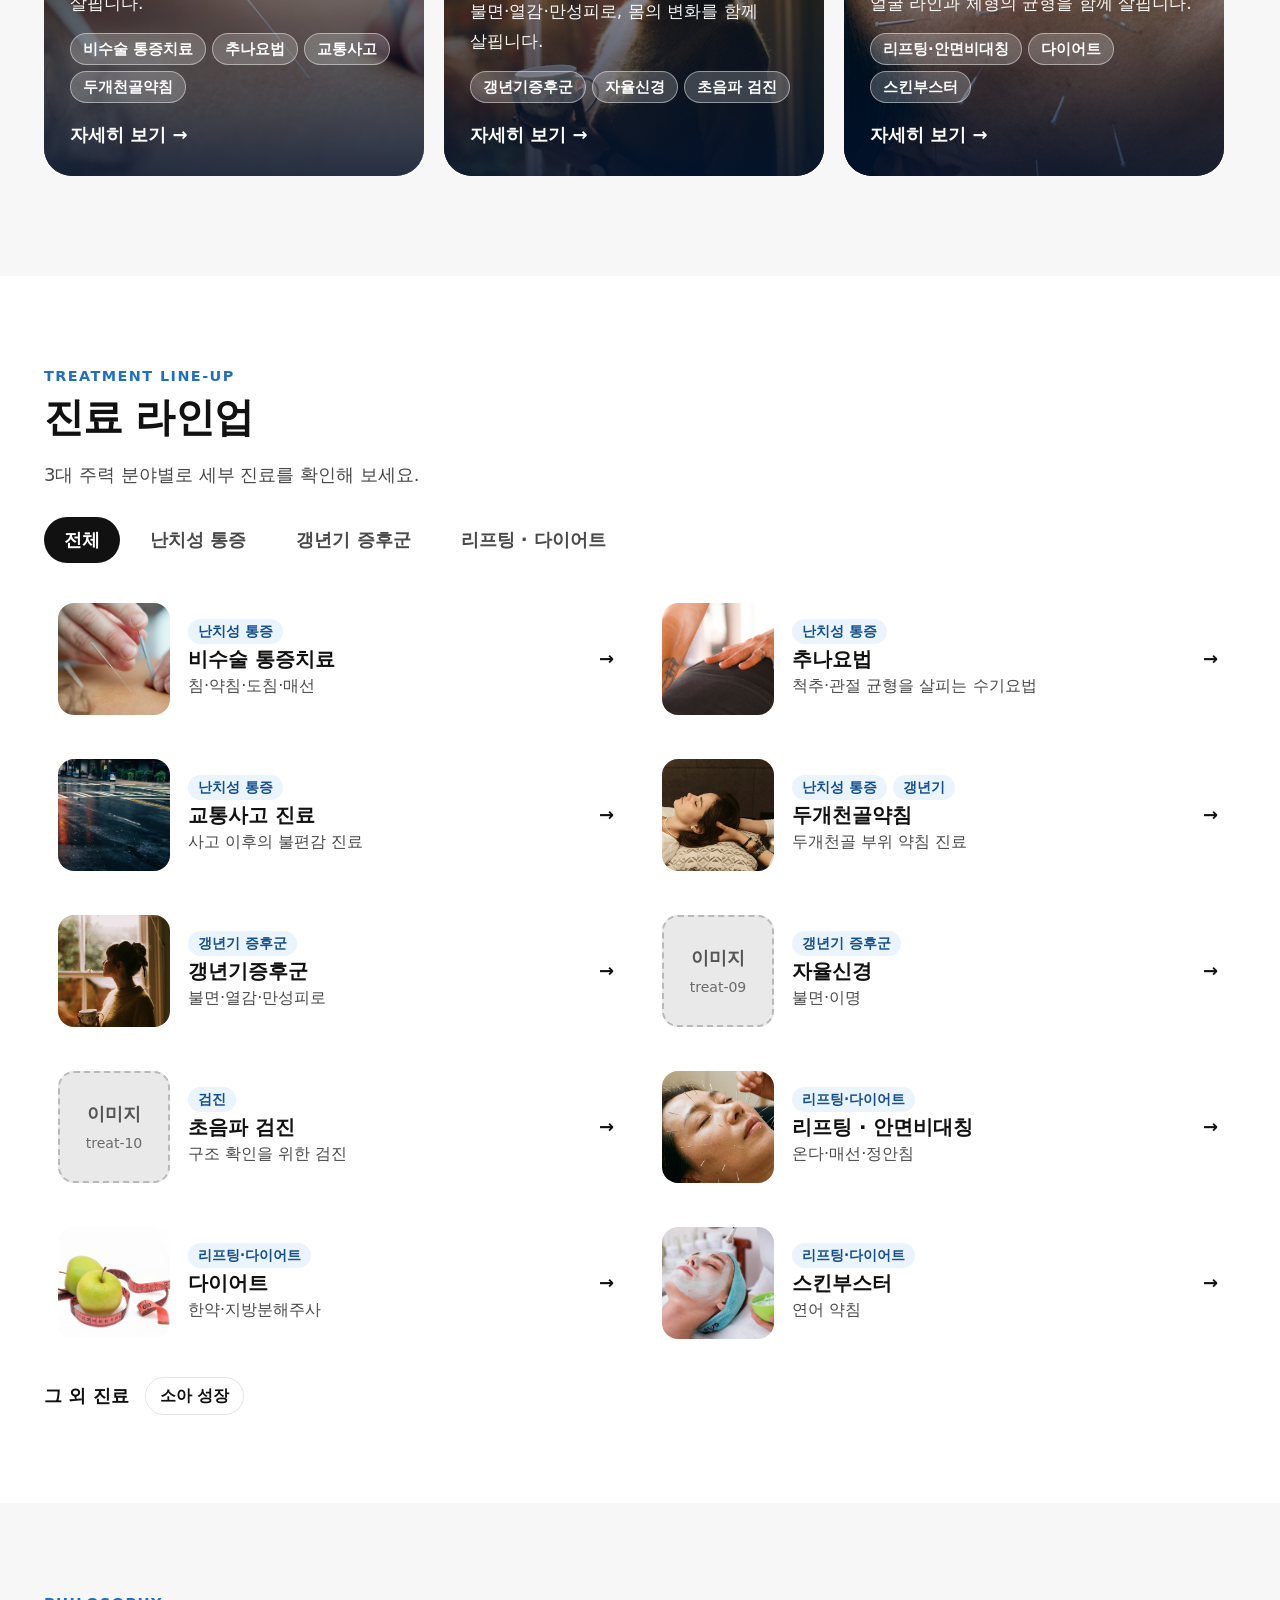
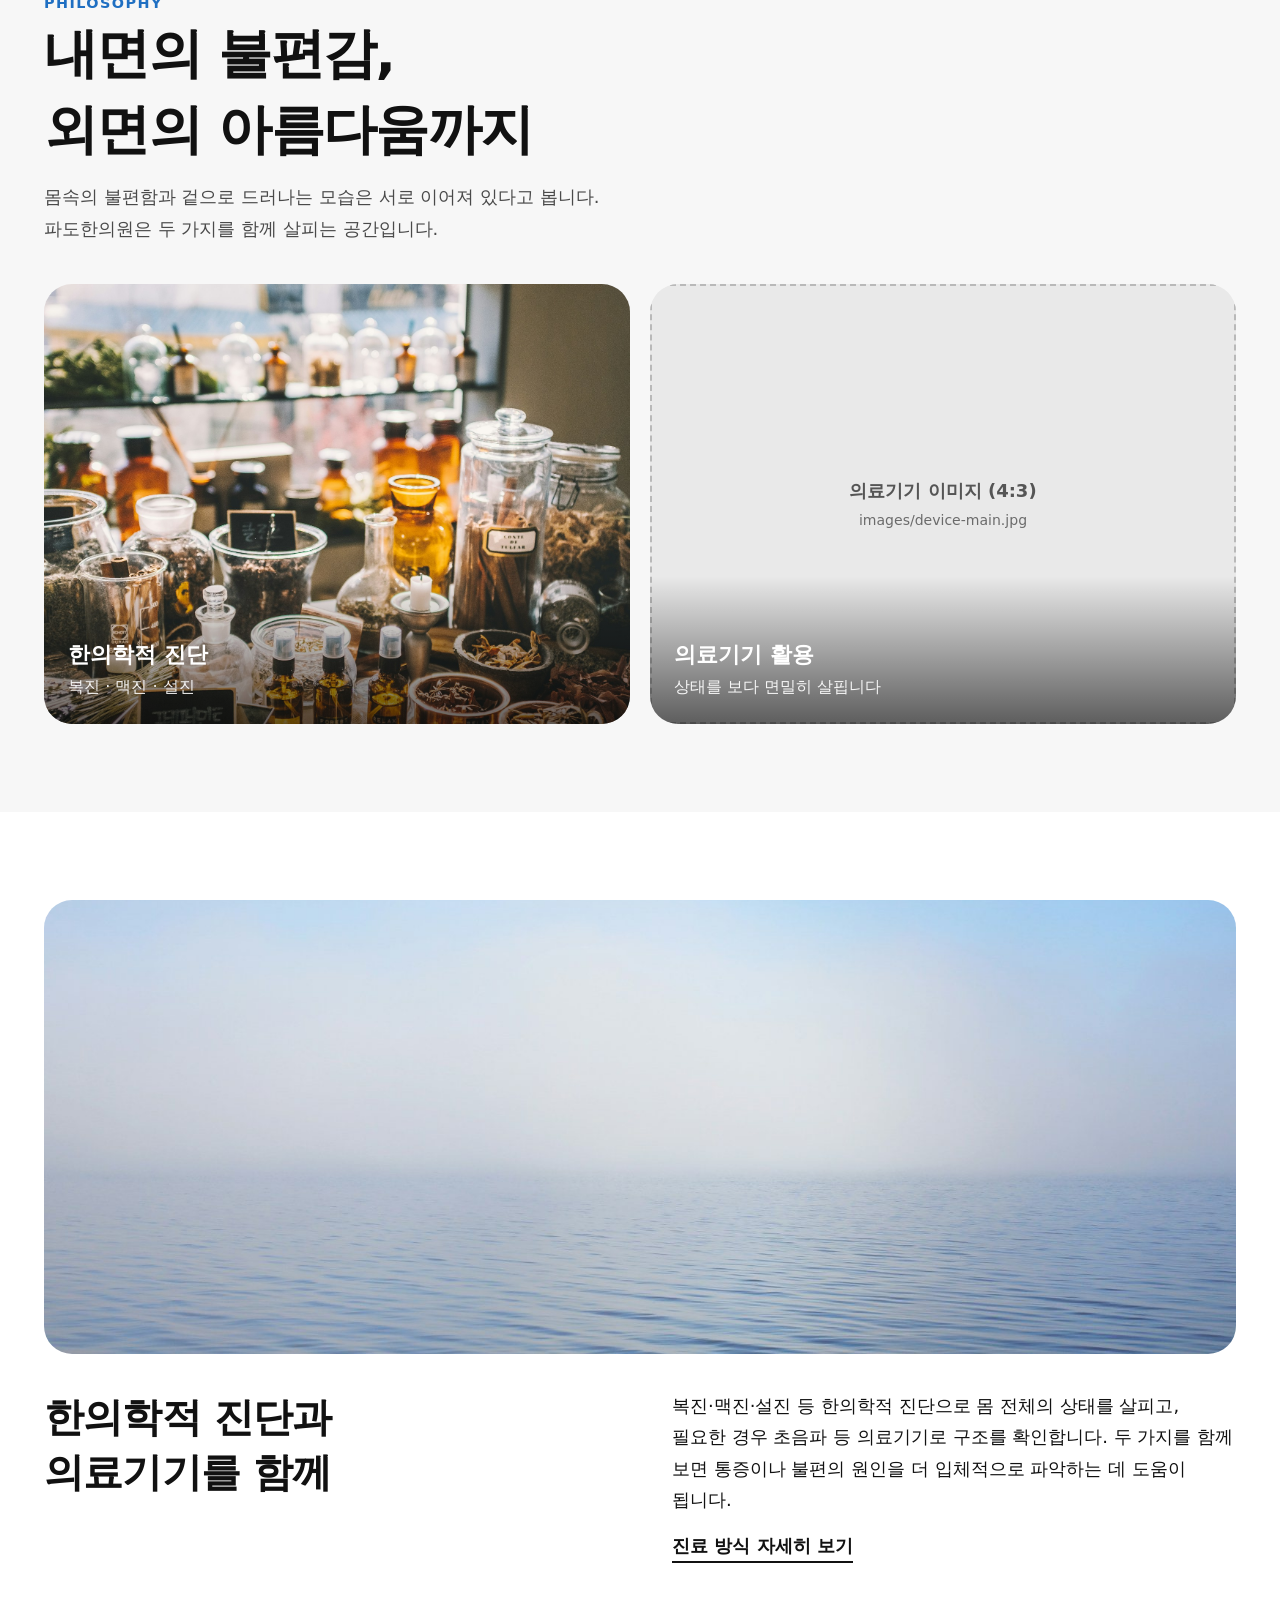
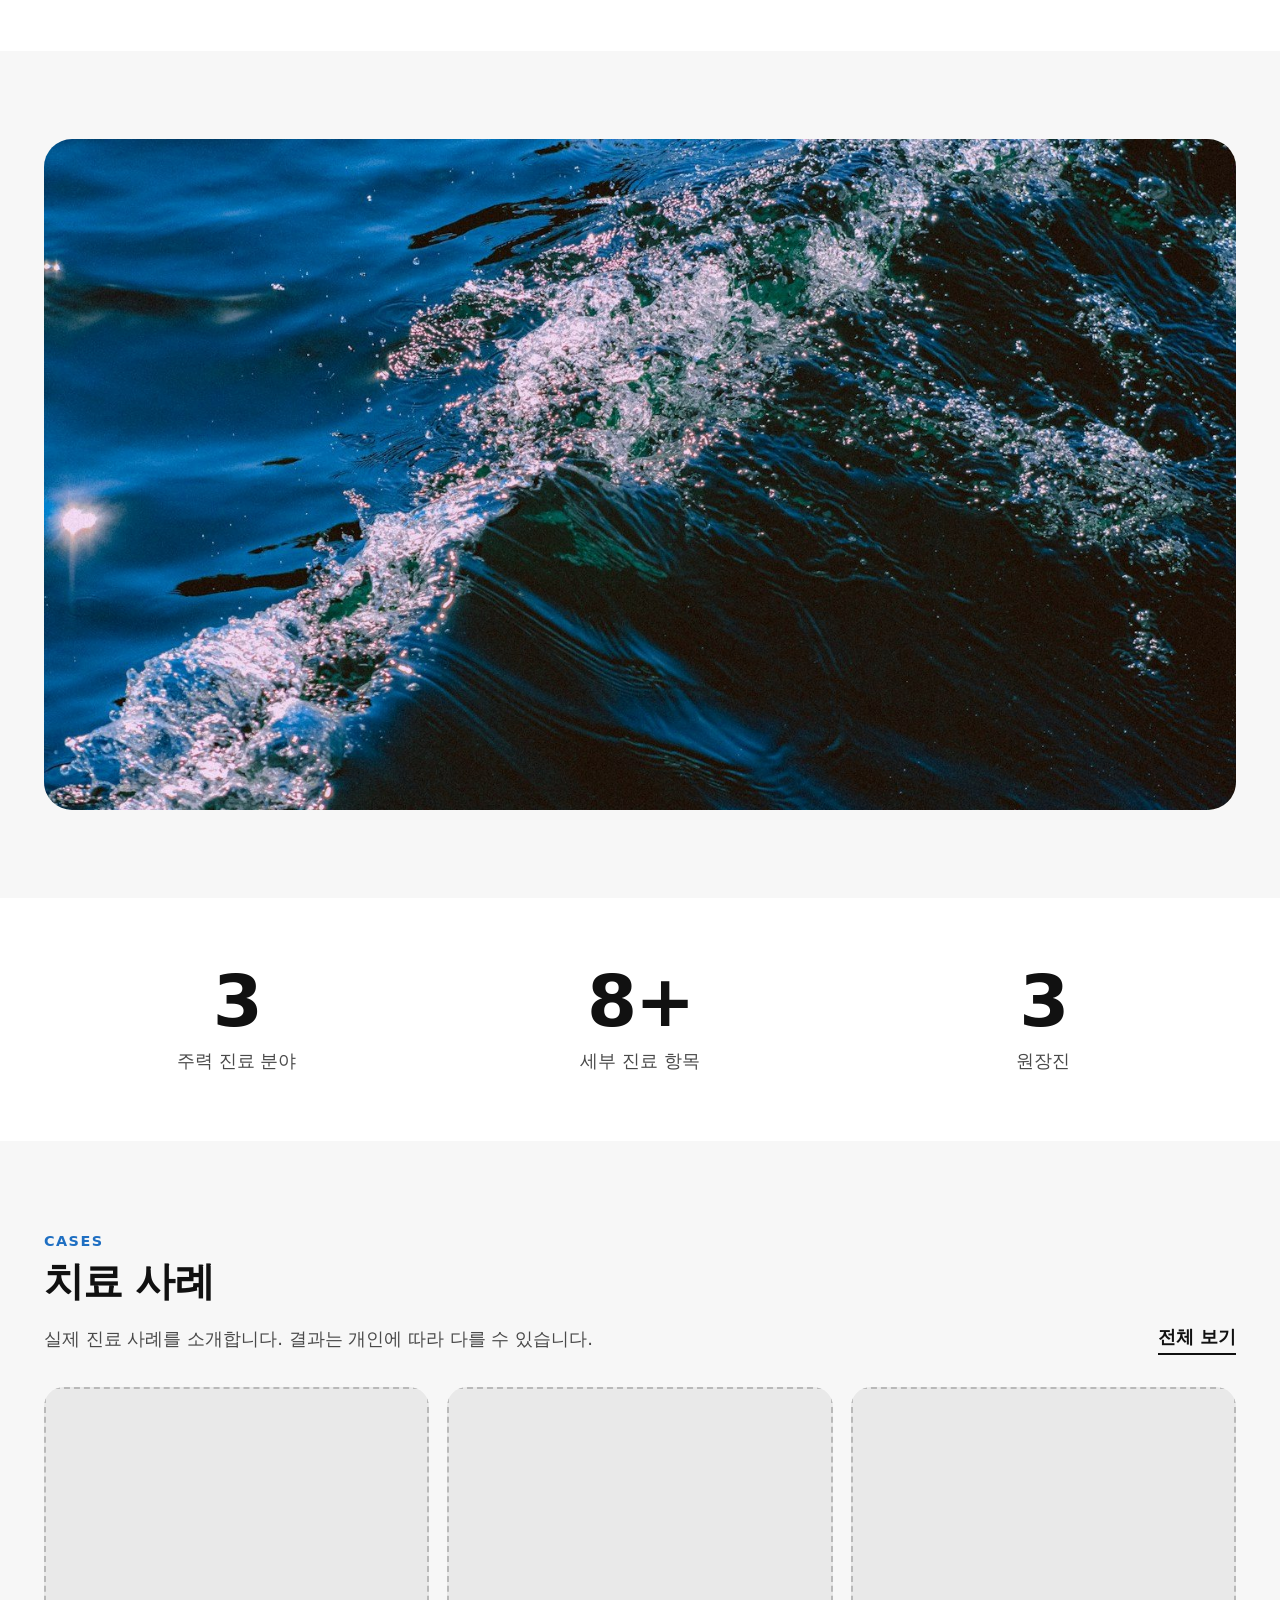
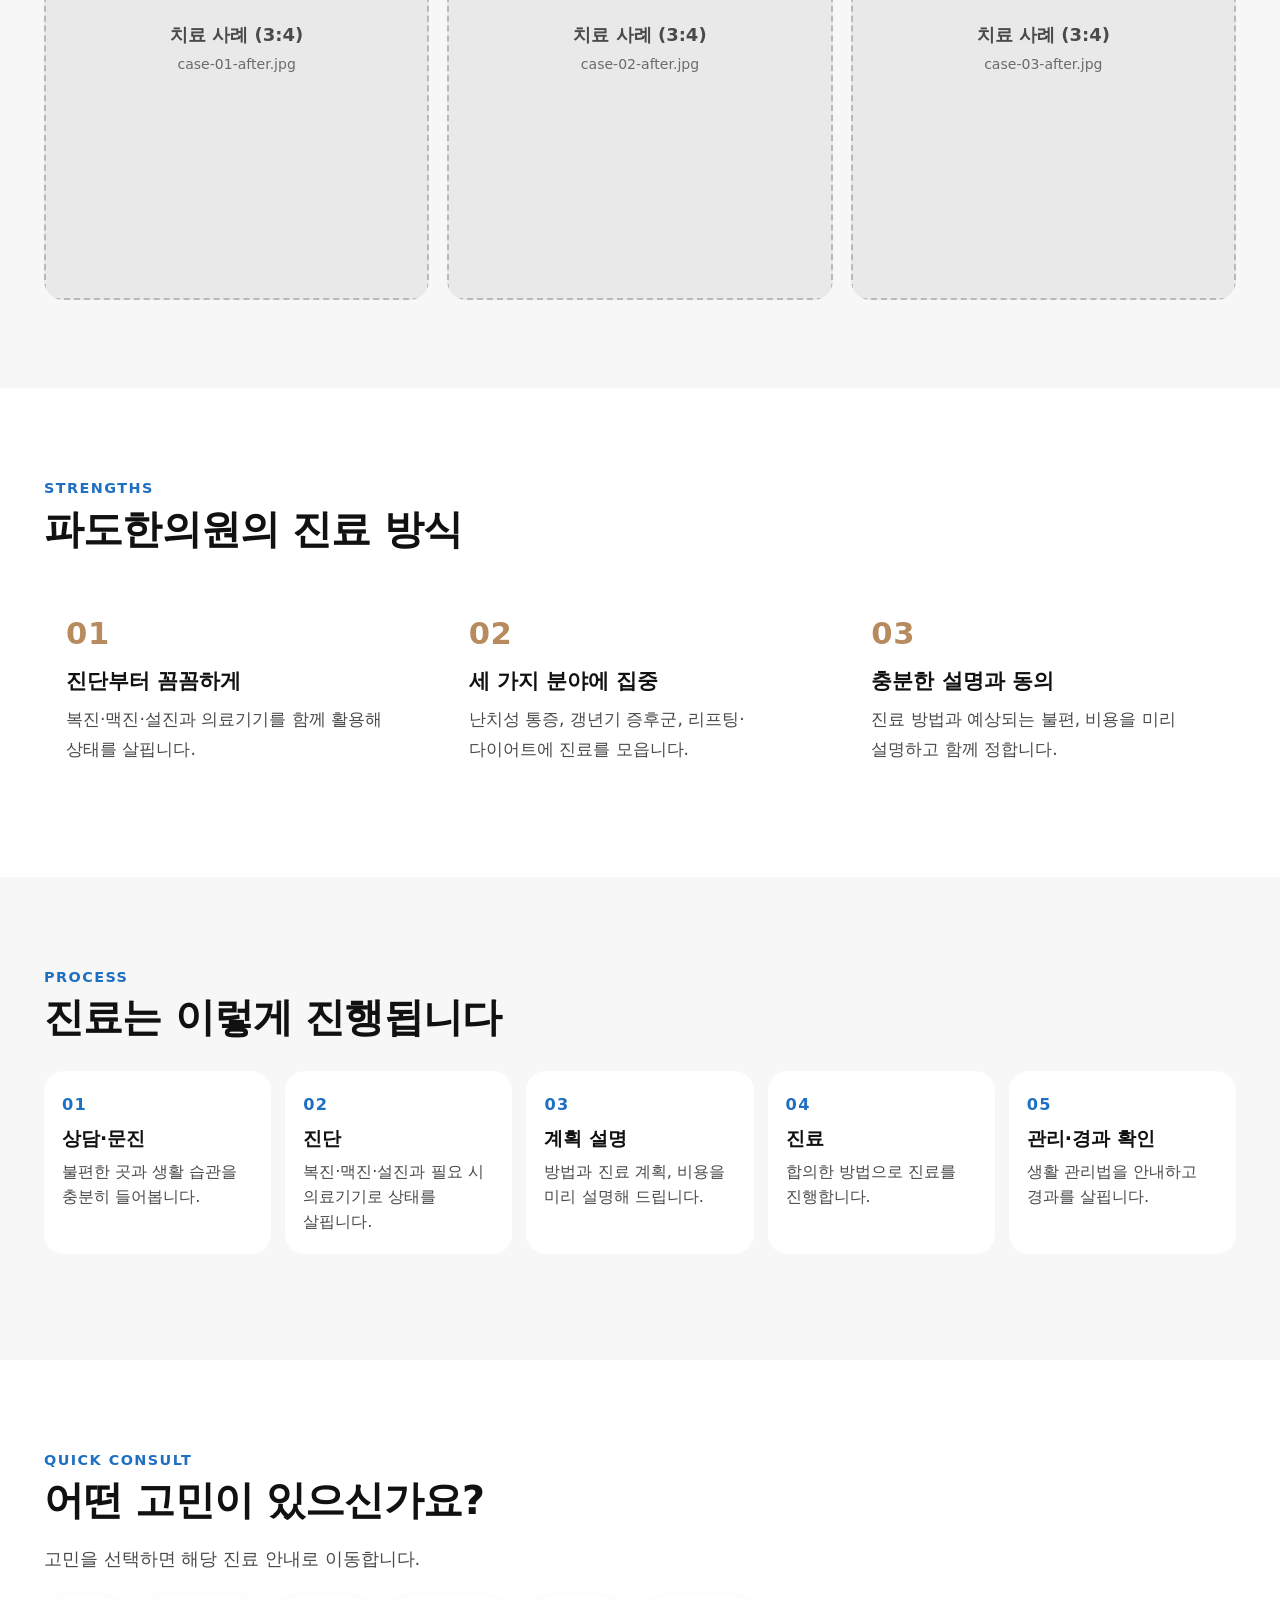
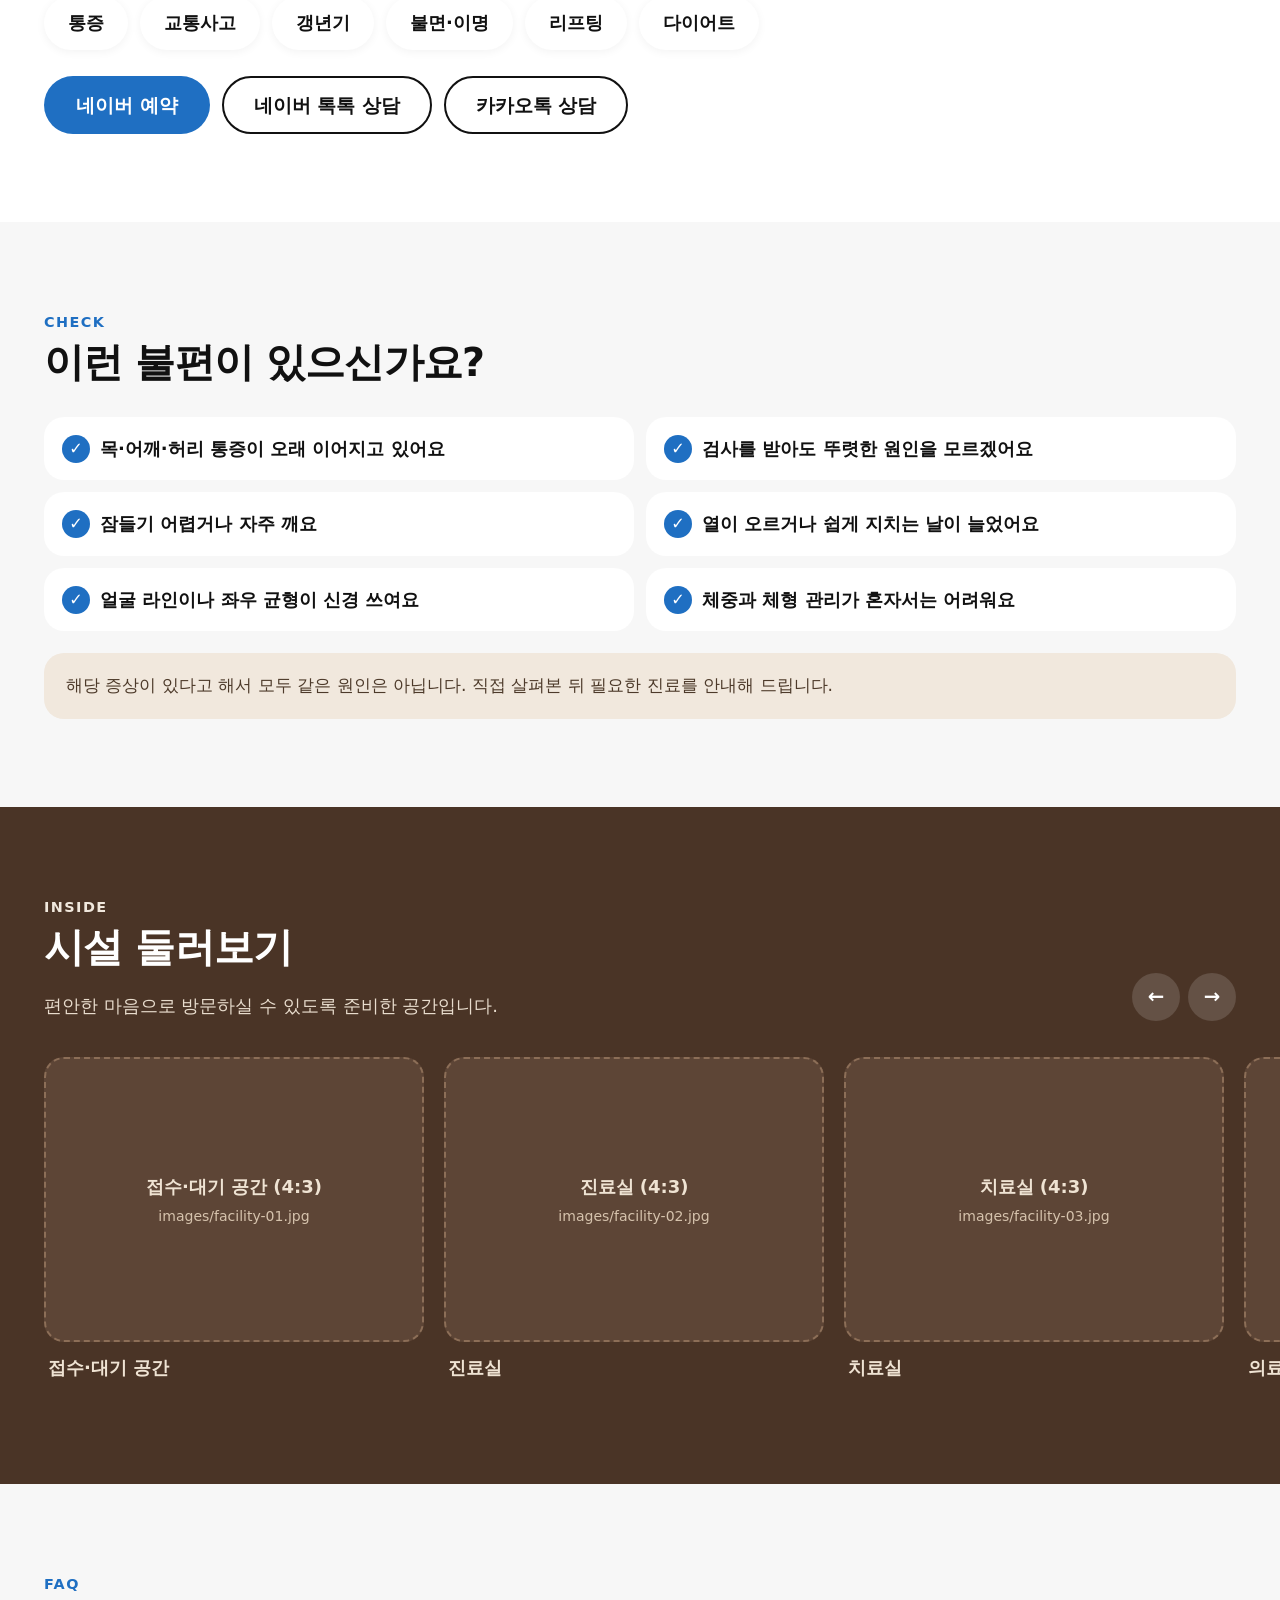
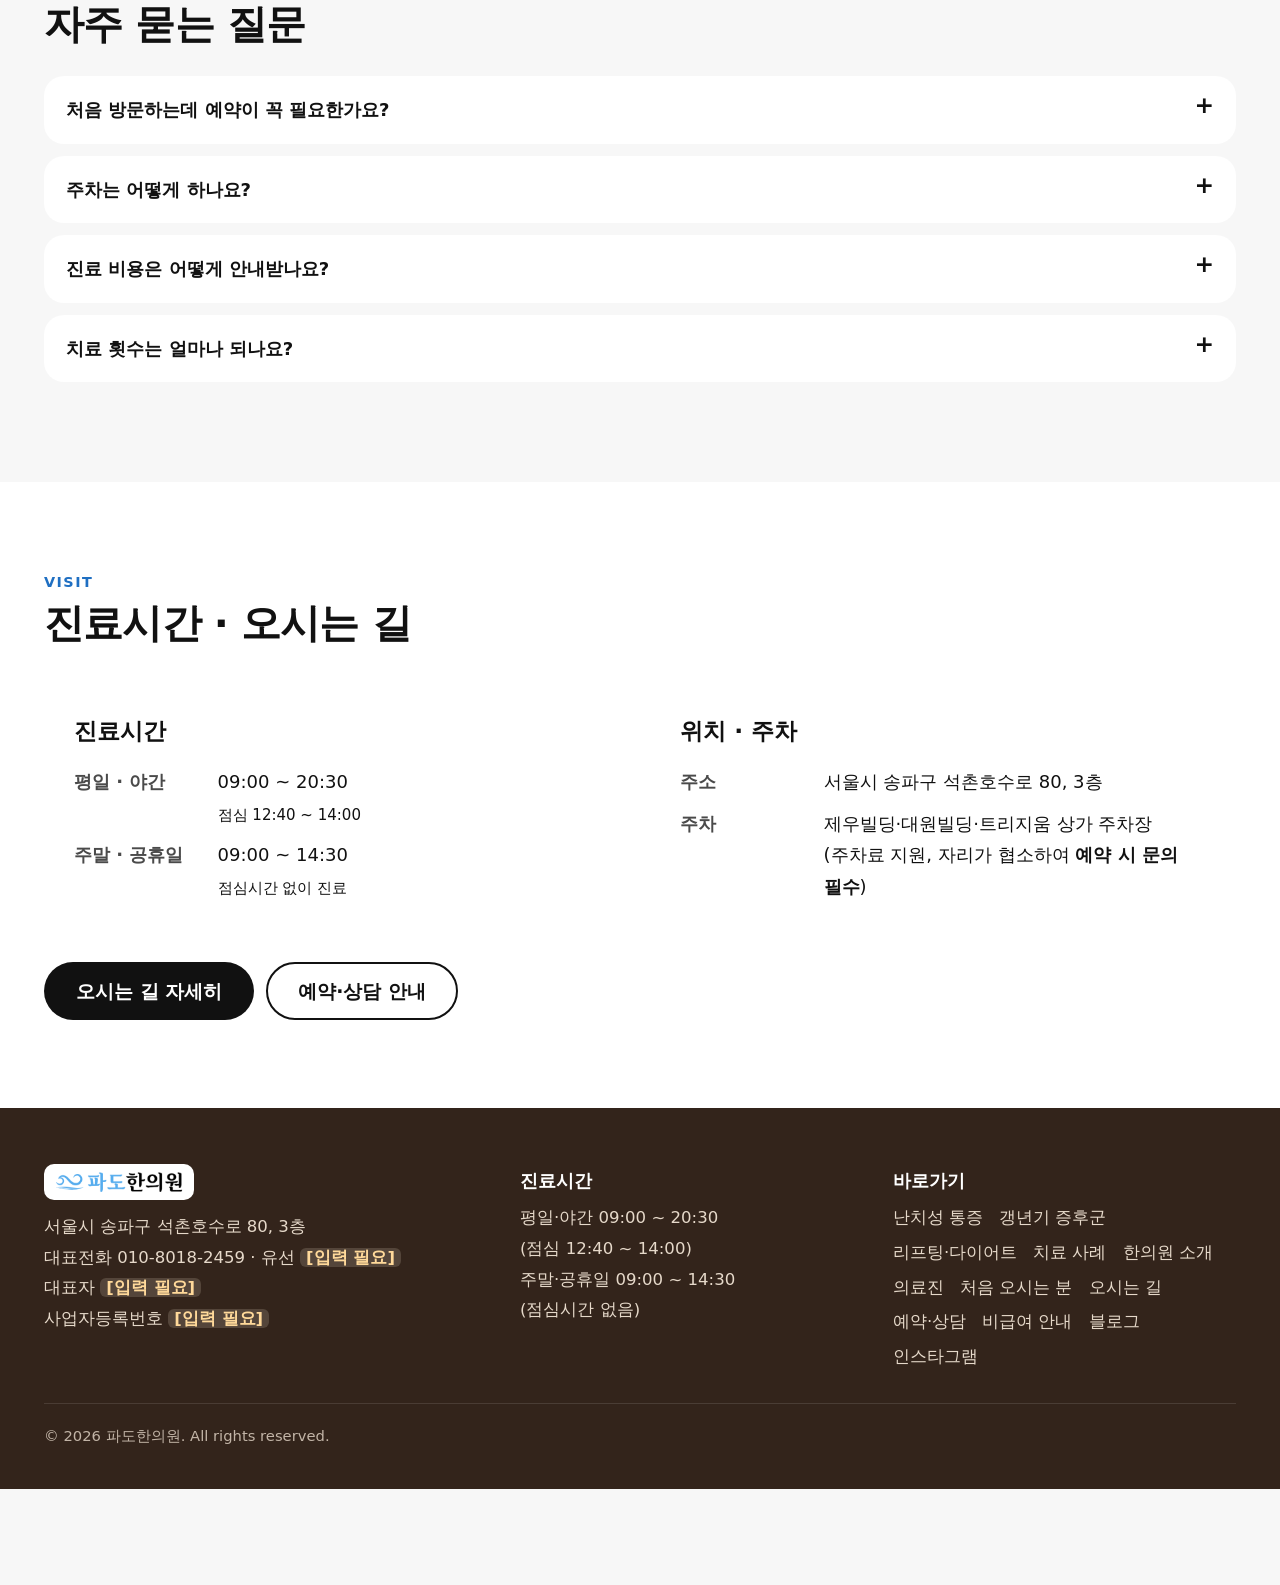
==== commit 351a877f: "feat: 랜딩 첫 화면을 큰 제목 + 파도 이미지로 되돌리고 슬로건 문구 수정 첫 화면을 큰 제목과 와이드 파도 이미지로 변경하고, 3대 주력 프로그램 슬라이드를 바로 아래로 이" ====
--- a/index.html
+++ b/index.html
@@ -13,12 +13,30 @@
 
 <main id="main">
 
-  <!-- 1. 히어로: 큰 제목 + 가로 카드 슬라이드 (3대 주력 프로그램) -->
-  <section class="hero" style="padding-bottom:48px">
+  <!-- 1. 히어로: 큰 제목 + 와이드 파도 이미지 -->
+  <section class="hero" style="padding-bottom:40px">
+    <div class="wrap">
+      <p class="kicker">PADO KOREAN MEDICINE CLINIC</p>
+      <h1 class="h-xl hero__title">삶에 어떤 파도가 몰아쳐도,<br>함께라면 이겨낼 수 있도록</h1>
+      <p class="hero__sub">내면의 불편감, 외면의 아름다움까지 살피는 파도한의원입니다.</p>
+      <figure class="media hero__media" style="--r:16/9">
+        <img src="images/main-hero.jpg" alt="푸른 바다의 파도">
+        <figcaption class="media__ph">메인 대표 이미지 (16:9)<small>images/main-hero.jpg</small></figcaption>
+        <span class="hero__shade"></span>
+        <div class="hero__actions">
+          <a class="pill pill--lg pill--blue" data-link="naverBooking" href="#">네이버 예약하기</a>
+          <a class="pill pill--lg pill--line" href="tel:01080182459">전화 상담 010-8018-2459</a>
+        </div>
+      </figure>
+    </div>
+  </section>
+
+  <!-- 2. 3대 주력 프로그램 (가로 카드 슬라이드) -->
+  <section class="section" style="padding-top:24px">
     <div class="wrap head-row">
       <div>
-        <p class="kicker">PADO KOREAN MEDICINE CLINIC</p>
-        <h1 class="h-xl hero__title">환자분들의 삶에 어떤 파도가 몰아쳐도,<br>함께라면 이겨낼 수 있도록</h1>
+        <p class="kicker">MAIN PROGRAMS</p>
+        <h2 class="h-lg">근본부터 살피는<br>3가지 주력 진료</h2>
       </div>
       <div class="rail-nav" data-rail-for="rail-hero">
         <button class="rail-btn" type="button" data-dir="-1" aria-label="이전">←</button>
@@ -31,7 +49,7 @@
         <span class="prog__shade"></span>
         <div class="prog__body">
           <p class="prog__no">MAIN 01</p>
-          <h2 class="prog__title">난치성 통증</h2>
+          <h3 class="prog__title">난치성 통증</h3>
           <p class="prog__desc">오래 이어지는 통증의 원인을 구조부터 살핍니다.</p>
           <div class="prog__chips"><span>비수술 통증치료</span><span>추나요법</span><span>교통사고</span><span>두개천골약침</span></div>
           <span class="prog__go">자세히 보기 →</span>
@@ -42,7 +60,7 @@
         <span class="prog__shade"></span>
         <div class="prog__body">
           <p class="prog__no">MAIN 02</p>
-          <h2 class="prog__title">갱년기 증후군</h2>
+          <h3 class="prog__title">갱년기 증후군</h3>
           <p class="prog__desc">불면·열감·만성피로, 몸의 변화를 함께 살핍니다.</p>
           <div class="prog__chips"><span>갱년기증후군</span><span>자율신경</span><span>초음파 검진</span></div>
           <span class="prog__go">자세히 보기 →</span>
@@ -53,26 +71,12 @@
         <span class="prog__shade"></span>
         <div class="prog__body">
           <p class="prog__no">MAIN 03</p>
-          <h2 class="prog__title">리프팅 · 다이어트</h2>
+          <h3 class="prog__title">리프팅 · 다이어트</h3>
           <p class="prog__desc">얼굴 라인과 체형의 균형을 함께 살핍니다.</p>
           <div class="prog__chips"><span>리프팅·안면비대칭</span><span>다이어트</span><span>스킨부스터</span></div>
           <span class="prog__go">자세히 보기 →</span>
         </div>
       </a>
-      <a class="prog" href="about.html">
-        <figure class="media"><img src="images/main-hero.jpg" alt="푸른 바다의 파도"><figcaption class="media__ph">대표 이미지<small>images/main-hero.jpg</small></figcaption></figure>
-        <span class="prog__shade"></span>
-        <div class="prog__body">
-          <p class="prog__no">ABOUT</p>
-          <h2 class="prog__title">파도한의원 이야기</h2>
-          <p class="prog__desc">내면의 불편감, 외면의 아름다움까지 살피는 공간입니다.</p>
-          <span class="prog__go">소개 보기 →</span>
-        </div>
-      </a>
-    </div>
-    <div class="wrap" style="margin-top:28px;display:flex;flex-wrap:wrap;gap:12px">
-      <a class="pill pill--lg pill--blue" data-link="naverBooking" href="#">네이버 예약하기</a>
-      <a class="pill pill--lg pill--line" href="tel:01080182459">전화 상담 010-8018-2459</a>
     </div>
   </section>
 
--- a/css/style.css
+++ b/css/style.css
@@ -59,7 +59,7 @@
 .logo img { height: 34px; width: auto; }
 .nav { display: none; margin-left: 12px; }
 .nav > ul { display: flex; gap: 2px; }
-.nav a { display: block; padding: 10px 14px; border-radius: 12px; font-weight: 600; font-size: .95rem; }
+.nav a { display: block; padding: 10px 12px; border-radius: 12px; font-weight: 600; font-size: .95rem; white-space: nowrap; }
 .nav a:hover, .nav a[aria-current="page"] { background: var(--blue-pale); color: var(--blue-d); }
 .has-sub { position: relative; }
 .sub { position: absolute; left: 0; top: calc(100% + 6px); min-width: 220px; background: #fff; border-radius: 18px; box-shadow: 0 10px 34px rgba(0, 0, 0, .12); padding: 8px; display: none; }
@@ -81,9 +81,11 @@
 .nav.is-open a { padding: 13px 10px; font-size: 1.05rem; }
 .nav.is-open .sub { position: static; display: block; box-shadow: none; padding: 0 0 6px 14px; min-width: 0; }
 .nav.is-open .sub a { font-size: .95rem; color: var(--ink-2); padding: 9px 10px; }
-@media (min-width: 1040px) {
+@media (min-width: 1140px) {
   .nav { display: block; }
   .menu-btn { display: none; }
+}
+@media (min-width: 1360px) {
   .header__tel { display: inline; }
 }
 
